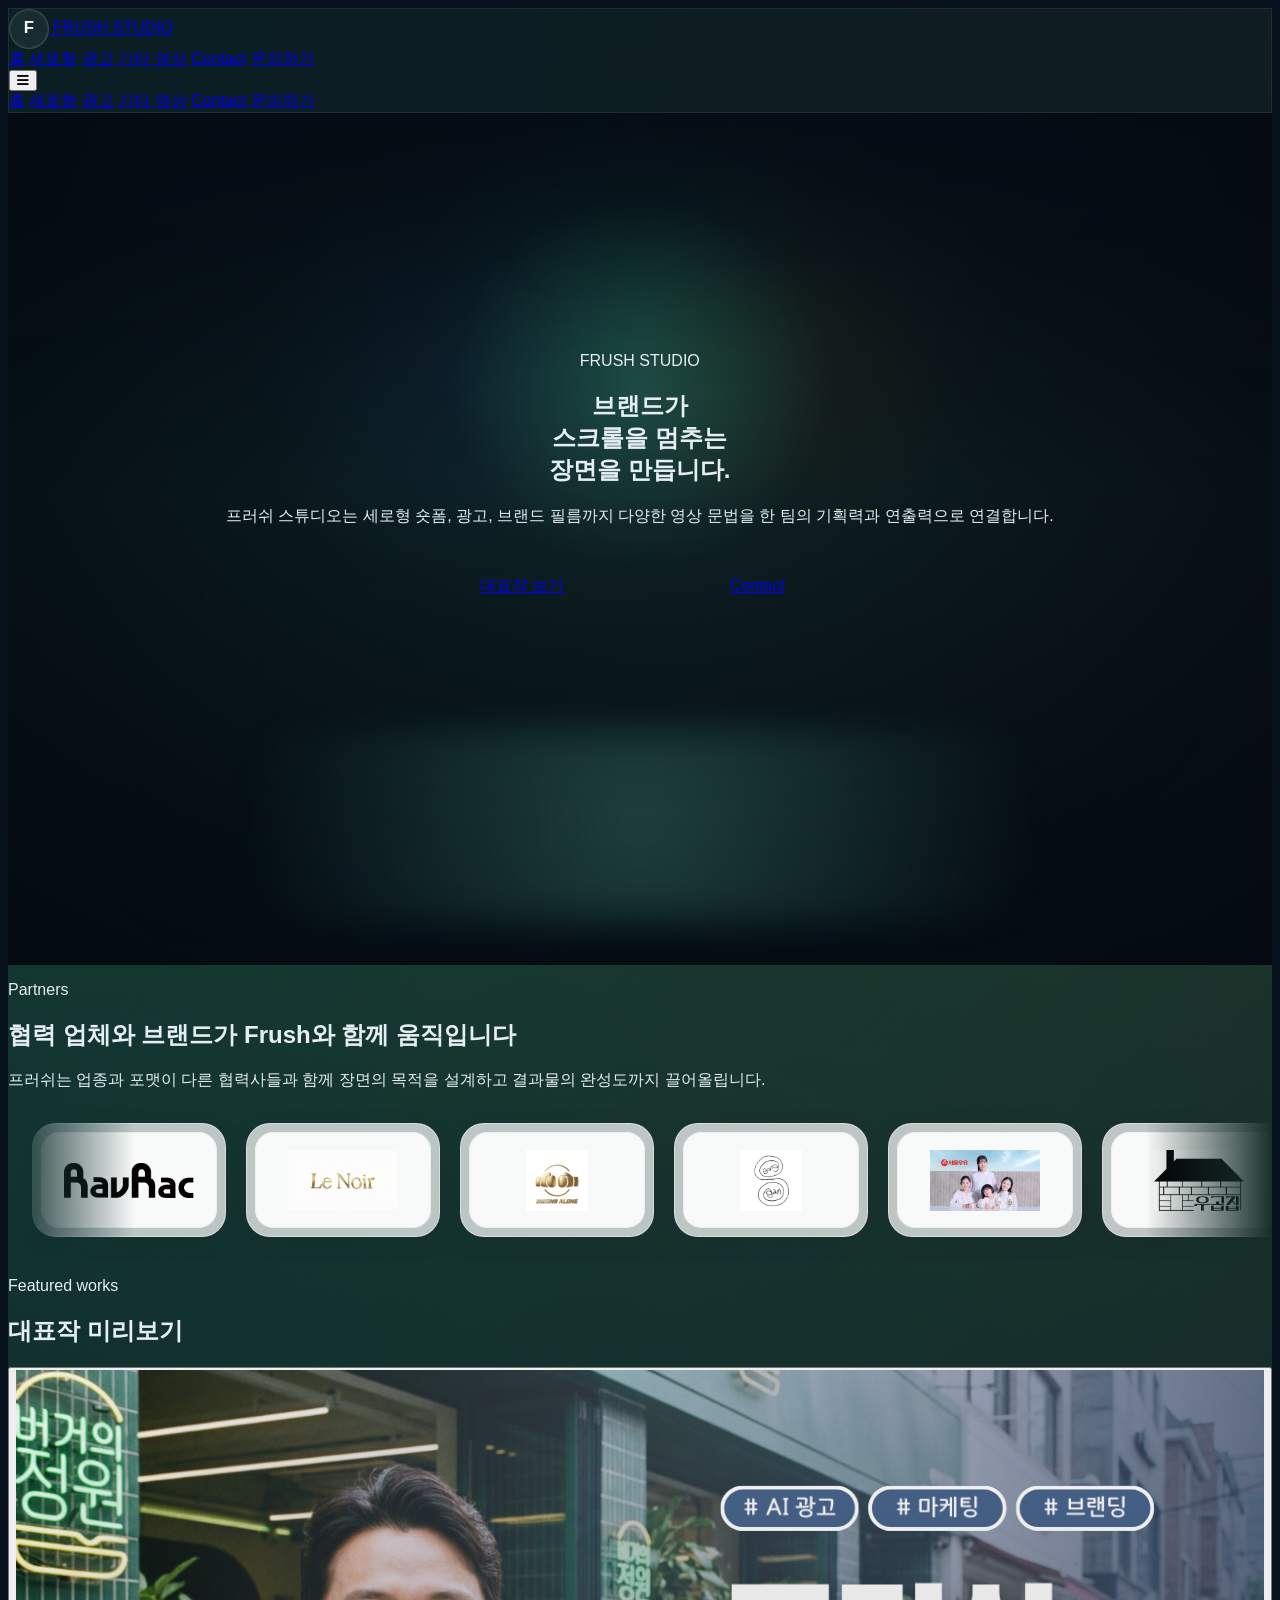
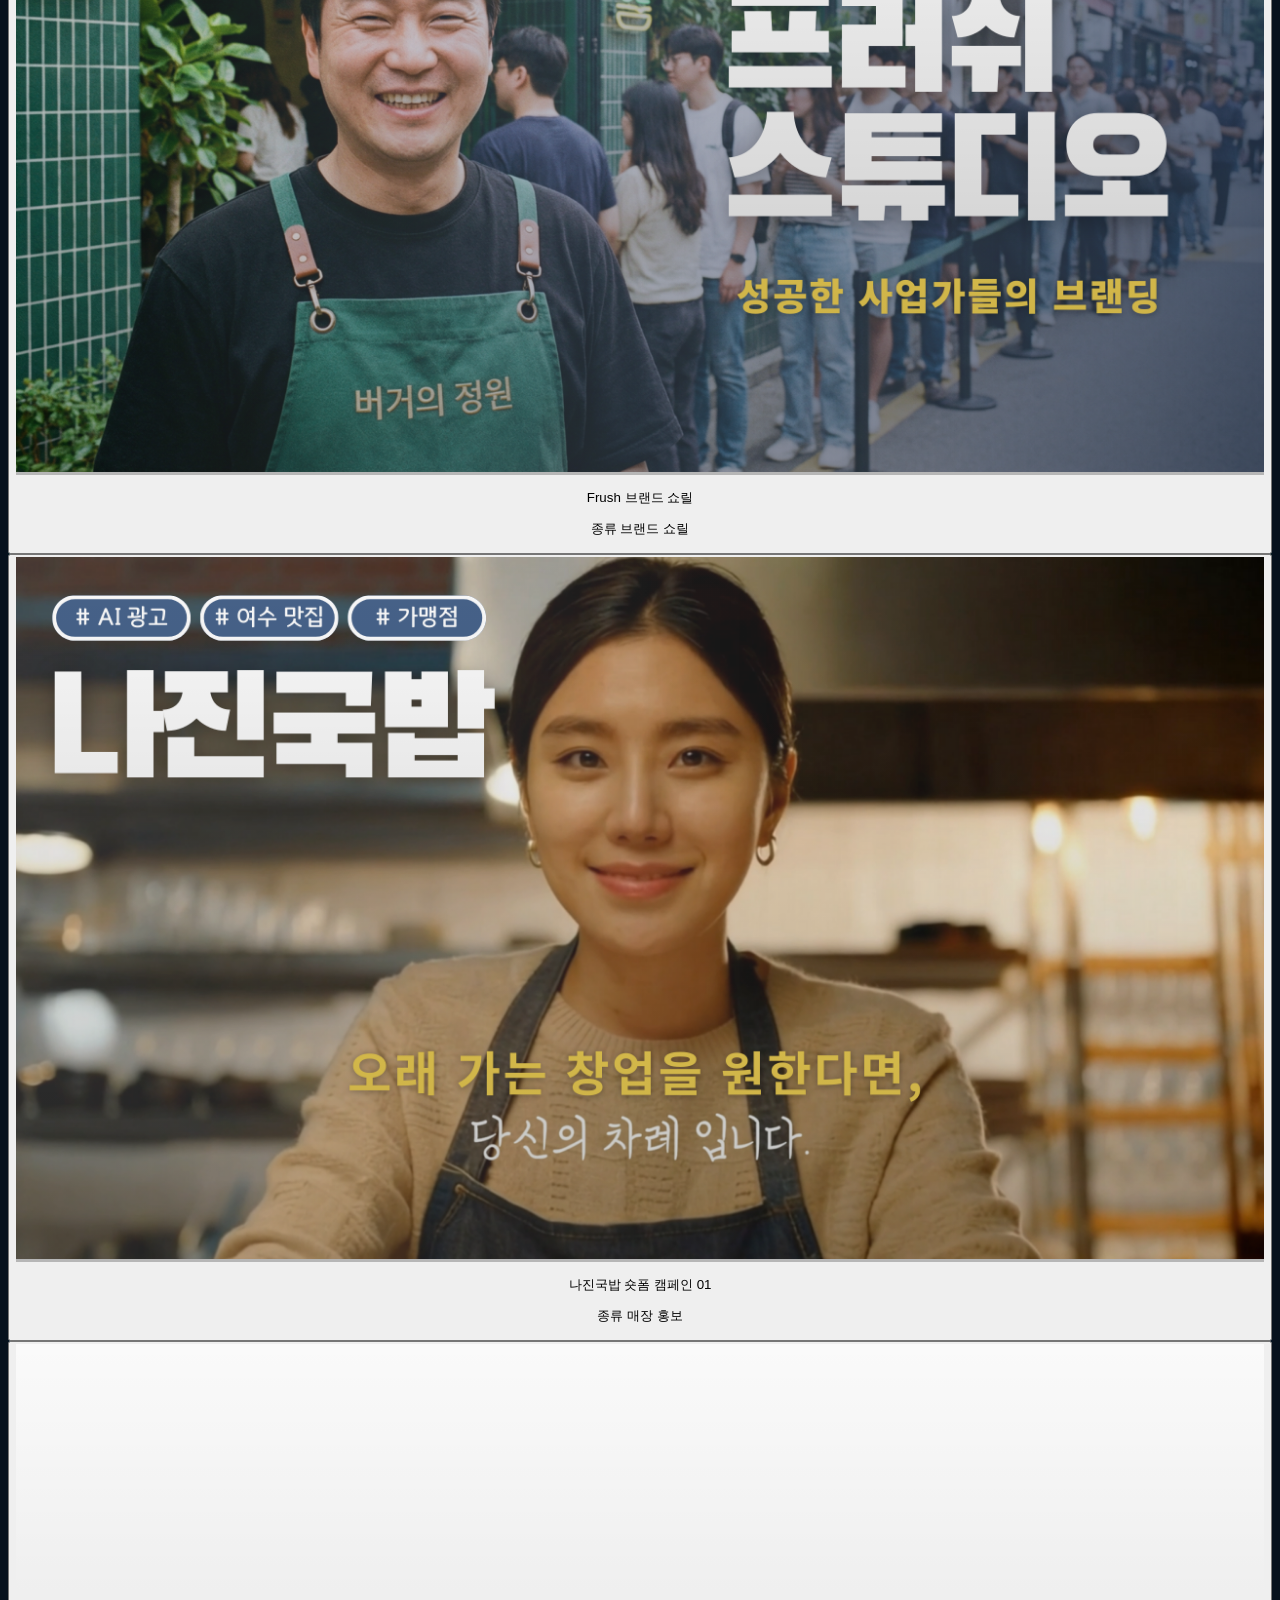
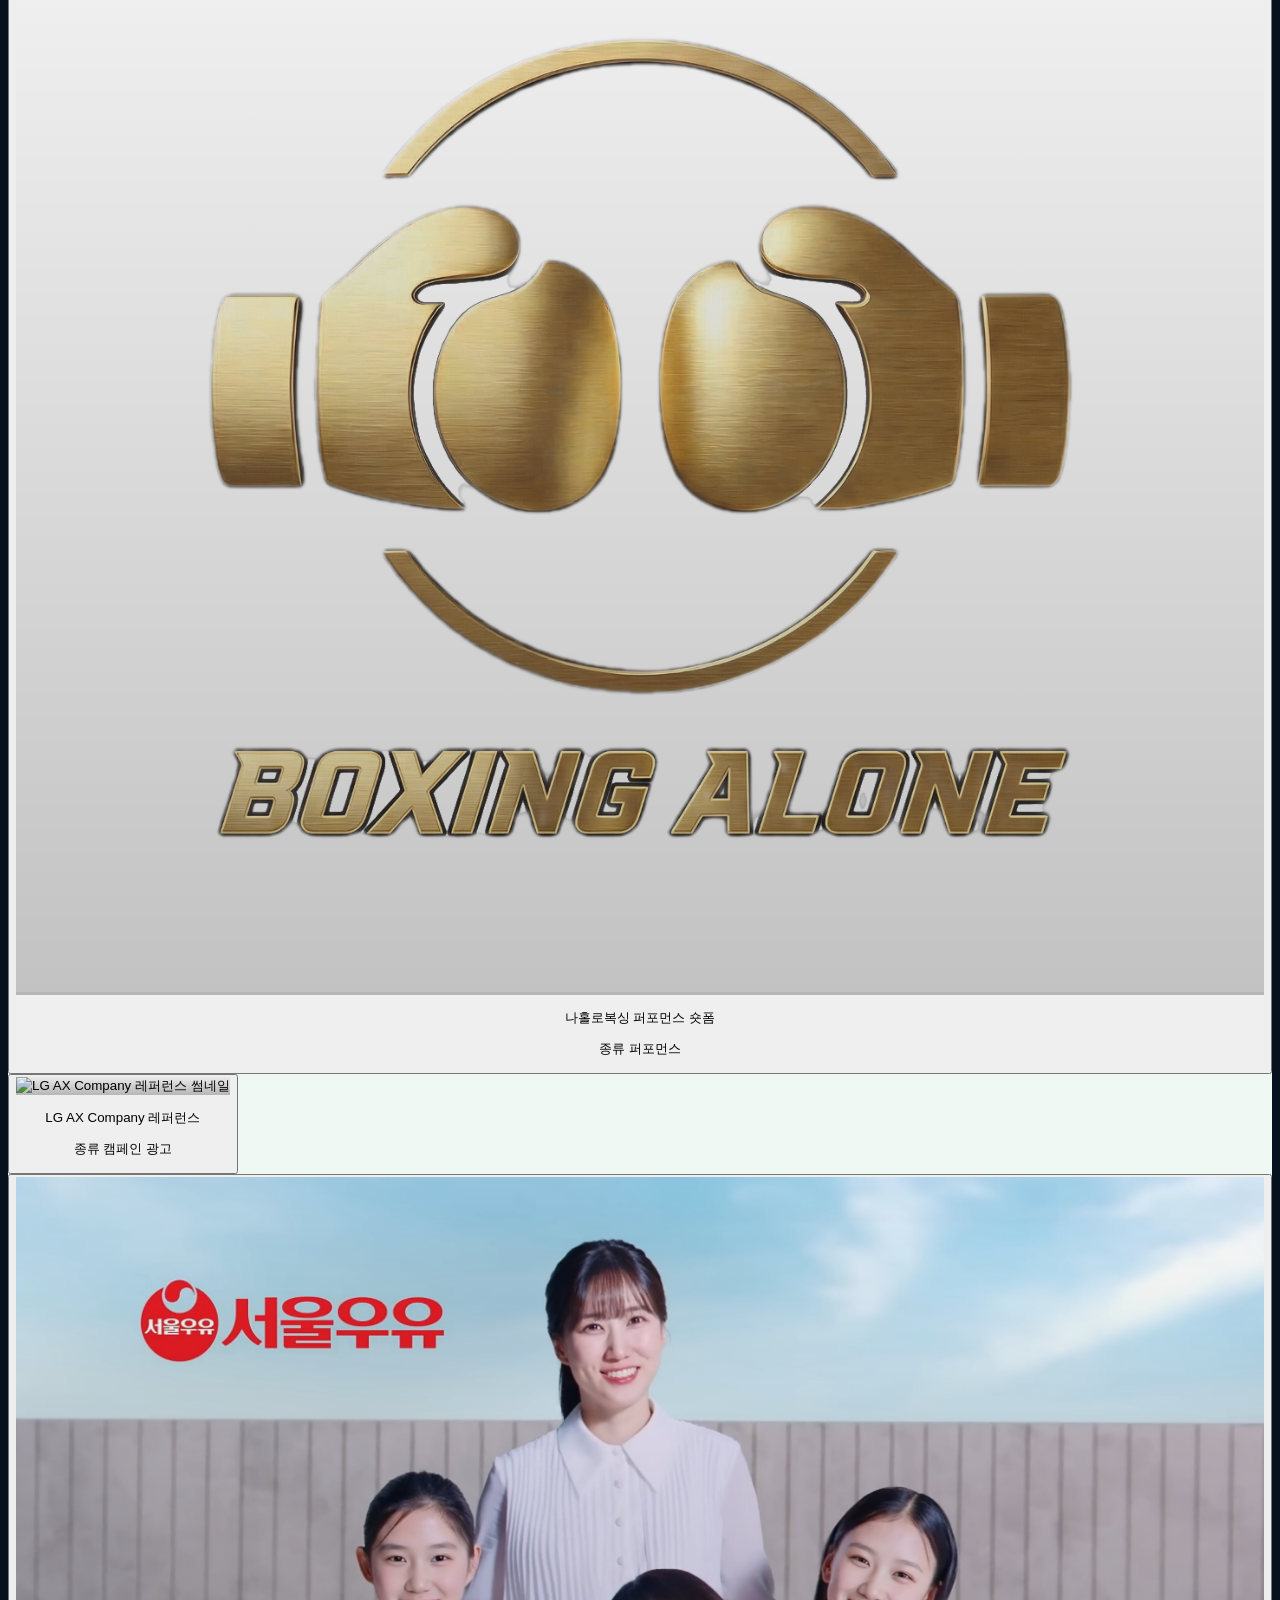
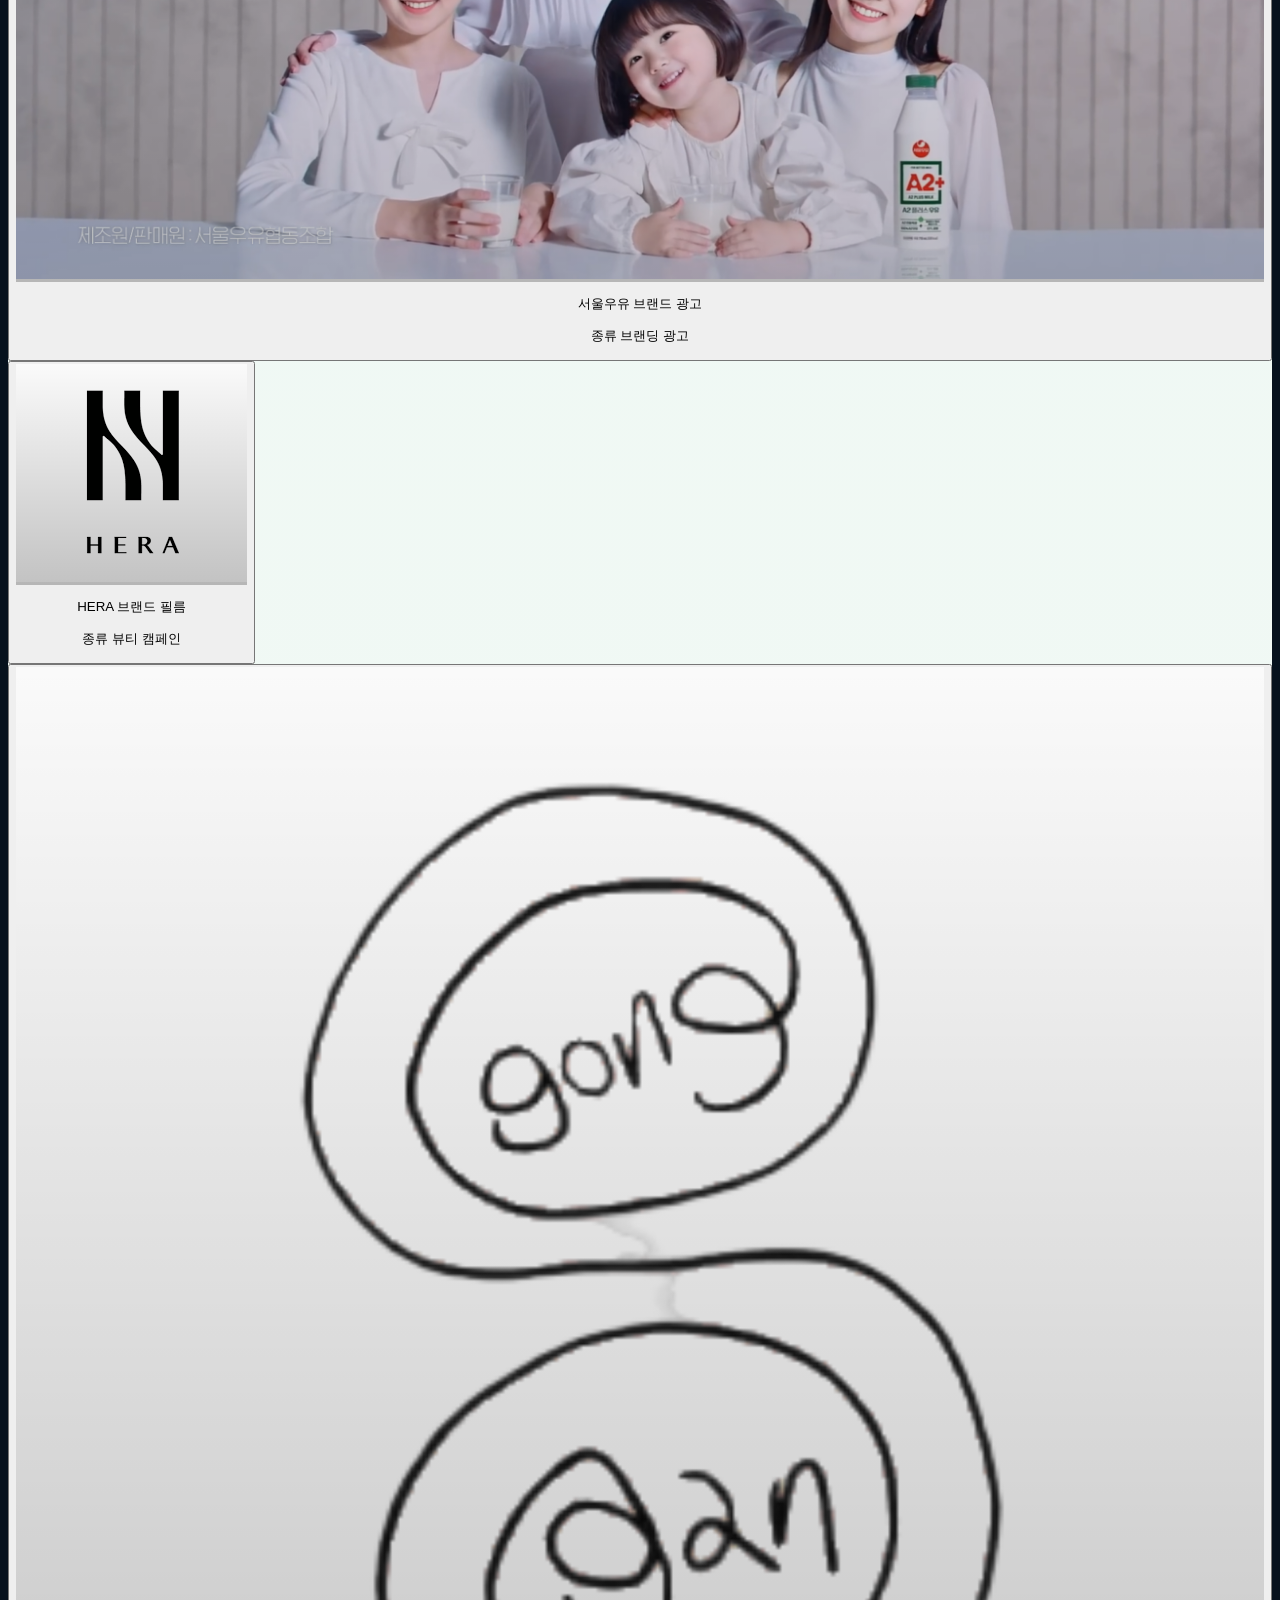
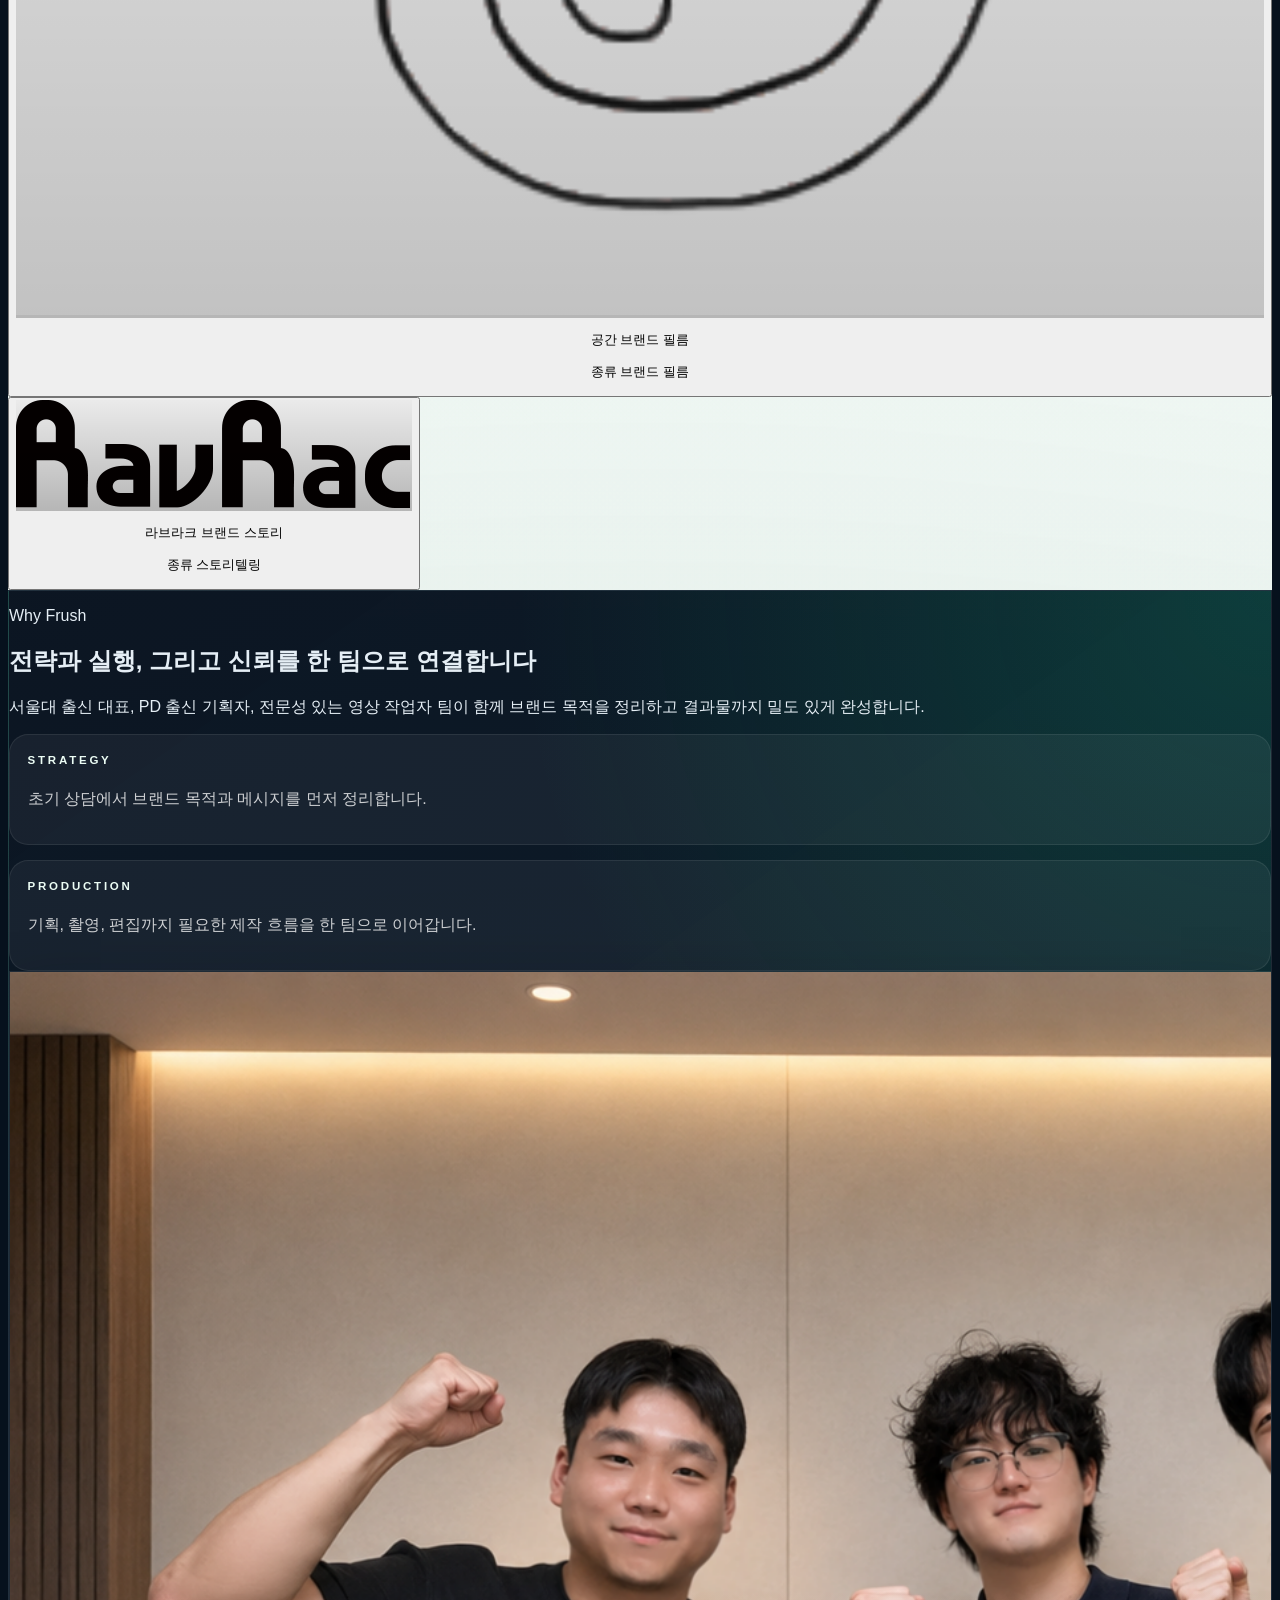
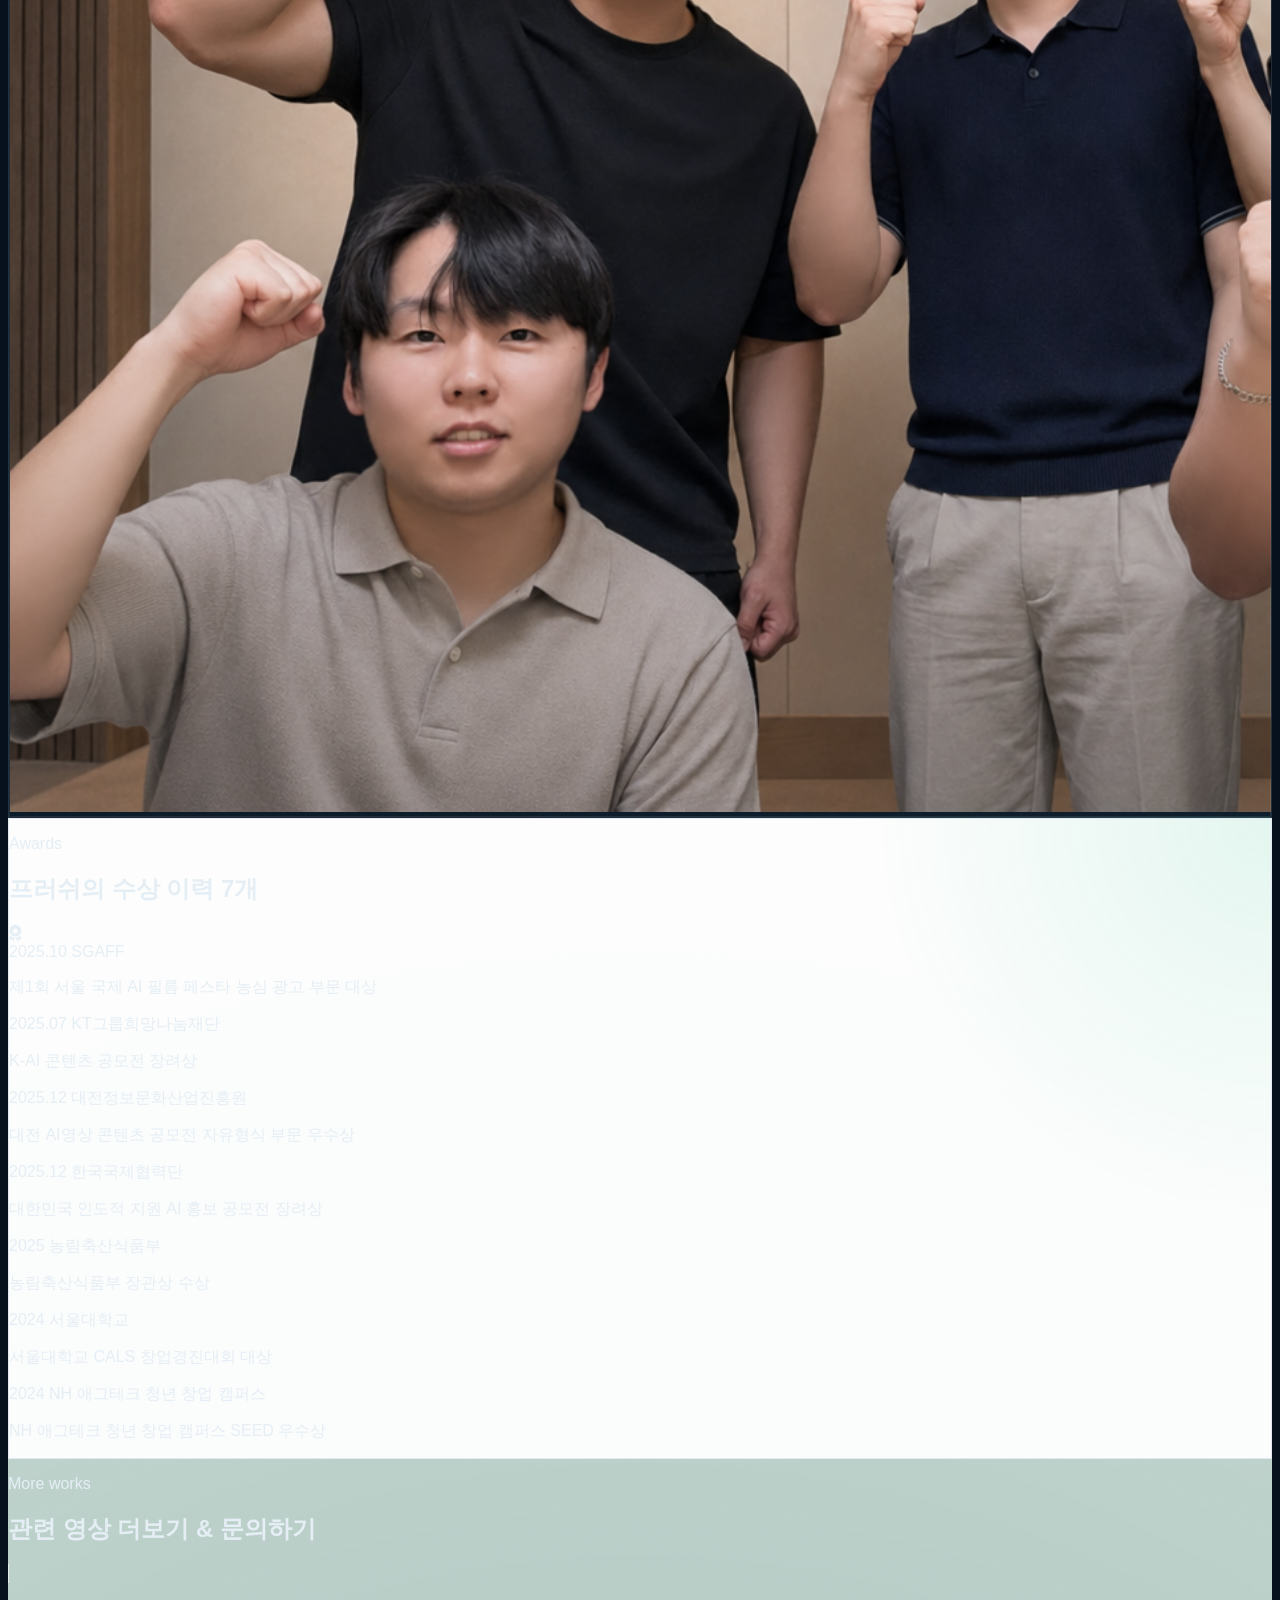
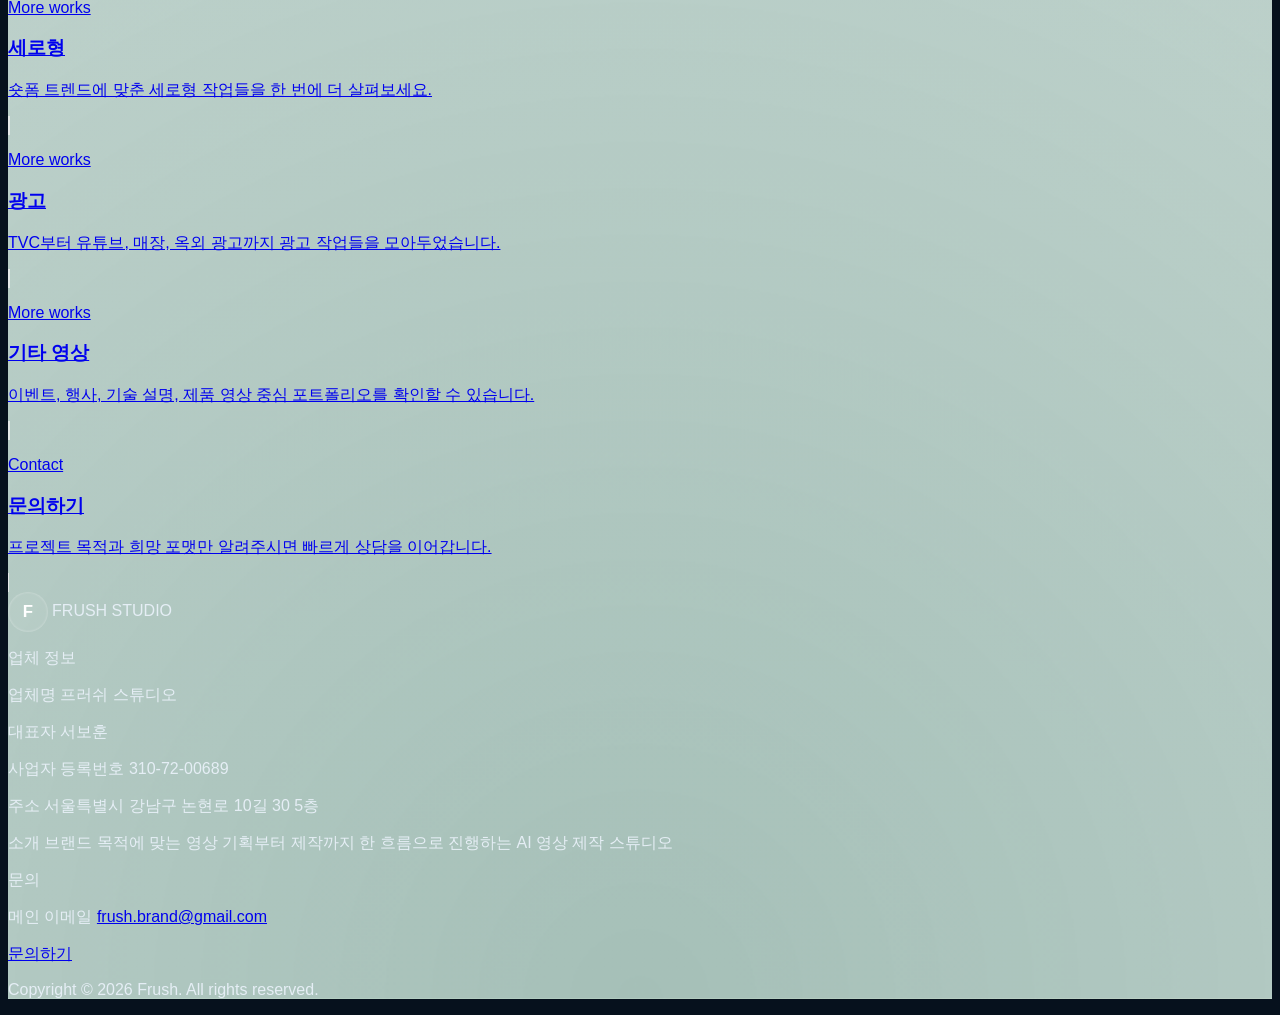
==== index.html @ dfca0ce2 "feat: simplify homepage hero and sections" ====
<!DOCTYPE html>
<html lang="ko" class="scroll-smooth">
<head>
  <meta charset="UTF-8">
  <meta name="viewport" content="width=device-width, initial-scale=1.0">
  <meta name="naver-site-verification" content="9b6288ef73331303024b44f68df636dbb66790ce">
  <title>프러쉬(Frush) | AI 영상 제작 스튜디오</title>
  <meta name="description" content="프러쉬는 브랜드의 다음 장면을 설계하는 AI 영상 제작 스튜디오입니다. 대표작, 협력 브랜드, 제작 방식, 문의 채널을 확인해보세요.">
  <meta name="keywords" content="프러쉬, Frush, AI영상제작, 브랜드영상, 광고영상, 세로형영상, 브랜드필름">
  <meta name="author" content="Frush (프러쉬)">
  <meta name="robots" content="index, follow">
  <meta property="og:type" content="website">
  <meta property="og:title" content="프러쉬(Frush) | AI 영상 제작 스튜디오">
  <meta property="og:description" content="브랜드를 움직이는 AI 영상 제작 스튜디오 Frush의 공식 홈페이지입니다.">
  <meta property="og:image" content="Images/Frush_v2.png">
  <meta property="og:url" content="https://www.myfrush.com">
  <link rel="icon" href="Images/ms-icon-150x150_v1.png" type="image/png">
  <script src="https://cdn.tailwindcss.com"></script>
  <script src="scripts/tailwind-config.js"></script>
  <link rel="stylesheet" href="https://cdnjs.cloudflare.com/ajax/libs/font-awesome/6.4.0/css/all.min.css">
  <link href="https://fonts.googleapis.com/css2?family=Pretendard:wght@300;400;500;600;700;800;900&display=swap" rel="stylesheet">
  <link rel="stylesheet" href="styles/site.css">
</head>
<body class="mesh-bg">
  <div id="site-header"></div>

  <main>
    <section class="relative overflow-hidden px-4 pb-20 pt-32 sm:px-6 sm:pb-24 sm:pt-36 lg:px-8 lg:pb-28 lg:pt-40">
      <div class="absolute inset-0 bg-grid hero-grid opacity-20"></div>
      <div class="relative mx-auto max-w-7xl">
        <div class="hero-stage hero-stage-home">
          <div class="hero-backdrop" id="stacked-panels-scene">
            <div class="hero-noise pointer-events-none absolute inset-0 z-[1] opacity-[0.08]"></div>
            <div class="stacked-panels-stage absolute inset-0 z-[1]">
              <div class="stacked-panels-scene" id="stacked-panels-container"></div>
            </div>
          </div>
          <div class="hero-surface">
            <div class="hero-content-shell hero-content-shell--center px-6 py-8 sm:px-10 lg:px-16">
              <div class="hero-layout">
                <div class="hero-copy-panel hero-copy-panel--center" data-parallax="0.02">
                  <div class="mt-8">
                    <p class="text-xs font-semibold uppercase tracking-[0.45em] text-white/65">FRUSH STUDIO</p>
                    <h1 class="mt-6 text-4xl font-semibold leading-[1.03] text-white sm:text-6xl lg:text-[6rem]">
                      브랜드가<br>
                      <span class="text-transparent bg-clip-text bg-gradient-to-r from-brand-main via-brand-light to-brand-accent">스크롤을 멈추는</span><br>
                      장면을 만듭니다.
                    </h1>
                    <p class="mx-auto mt-6 max-w-2xl text-base leading-8 text-white/72 sm:text-lg lg:text-xl">
                      프러쉬 스튜디오는 세로형 숏폼, 광고, 브랜드 필름까지 다양한 영상 문법을 한 팀의 기획력과 연출력으로 연결합니다.
                    </p>
                  </div>
                  <div class="hero-cta-row mt-10">
                    <a href="#featured" class="hero-cta-button bg-brand-main text-base font-semibold text-white shadow-glow transition hover:bg-brand-dark">
                      대표작 보기
                    </a>
                    <a href="contact.html" class="hero-cta-button border border-white/15 bg-white/5 text-base font-semibold text-white transition hover:bg-white/10">
                      Contact
                    </a>
                  </div>
                </div>
              </div>
            </div>
          </div>
        </div>
      </div>
    </section>

    <section class="relative overflow-hidden bg-[#f7faf8] pb-24 text-brand-text sm:pb-28 lg:pb-32">
      <div class="absolute inset-x-0 top-0 h-32 bg-[radial-gradient(circle_at_top,rgba(16,185,129,0.14),transparent_70%)]"></div>
      <div id="partners-section" class="relative"></div>
    </section>

    <section id="featured" class="bg-[#08111c] py-24 text-white sm:py-28 lg:py-32">
      <div class="mx-auto max-w-7xl px-4 sm:px-6 lg:px-8">
        <div class="mb-10 flex flex-col gap-6 lg:flex-row lg:items-end lg:justify-between reveal" data-reveal>
          <div>
            <p class="text-sm font-semibold uppercase tracking-[0.28em] text-brand-main">Featured works</p>
            <h2 class="mt-3 text-3xl font-semibold sm:text-4xl">대표작 미리보기</h2>
          </div>
        </div>
        <div id="featured-works" class="grid gap-6 md:grid-cols-2 xl:grid-cols-4"></div>
      </div>
    </section>

    <section class="bg-[#f7faf8] py-24 text-brand-text sm:py-28 lg:py-32">
      <div class="mx-auto max-w-7xl px-4 sm:px-6 lg:px-8">
        <div id="strengths-awards-section"></div>
      </div>
    </section>

    <section class="relative overflow-hidden border-t border-slate-200/80 bg-[linear-gradient(180deg,#f7faf8_0%,#eef7f1_100%)] py-24 text-brand-text sm:py-28 lg:py-32">
      <div class="pointer-events-none absolute inset-x-0 top-0 h-24 bg-[radial-gradient(circle_at_top,rgba(16,185,129,0.14),transparent_68%)]"></div>
      <div class="mx-auto max-w-7xl px-4 sm:px-6 lg:px-8">
        <div class="mb-8 reveal" data-reveal>
          <p class="text-sm font-semibold uppercase tracking-[0.22em] text-brand-main">More works</p>
          <h2 class="mt-3 text-3xl font-semibold sm:text-4xl">관련 영상 더보기 & 문의하기</h2>
        </div>
      </div>
      <div class="mx-auto grid max-w-7xl gap-6 px-4 sm:px-6 lg:grid-cols-4 lg:px-8">
        <a href="vertical.html" class="related-card section-shell rounded-[2rem] p-6 shadow-soft reveal" data-reveal>
          <p class="text-sm font-semibold uppercase tracking-[0.22em] text-brand-main">More works</p>
          <h3 class="mt-3 text-2xl font-semibold">세로형</h3>
          <p class="mt-3 text-sm leading-6 text-slate-500">숏폼 트렌드에 맞춘 세로형 작업들을 한 번에 더 살펴보세요.</p>
        </a>
        <a href="ads.html" class="related-card section-shell rounded-[2rem] p-6 shadow-soft reveal" data-reveal>
          <p class="text-sm font-semibold uppercase tracking-[0.22em] text-brand-main">More works</p>
          <h3 class="mt-3 text-2xl font-semibold">광고</h3>
          <p class="mt-3 text-sm leading-6 text-slate-500">TVC부터 유튜브, 매장, 옥외 광고까지 광고 작업들을 모아두었습니다.</p>
        </a>
        <a href="others.html" class="related-card section-shell rounded-[2rem] p-6 shadow-soft reveal" data-reveal>
          <p class="text-sm font-semibold uppercase tracking-[0.22em] text-brand-main">More works</p>
          <h3 class="mt-3 text-2xl font-semibold">기타 영상</h3>
          <p class="mt-3 text-sm leading-6 text-slate-500">이벤트, 행사, 기술 설명, 제품 영상 중심 포트폴리오를 확인할 수 있습니다.</p>
        </a>
        <a href="contact.html" class="related-card section-shell rounded-[2rem] p-6 shadow-soft reveal" data-reveal>
          <p class="text-sm font-semibold uppercase tracking-[0.22em] text-brand-main">Contact</p>
          <h3 class="mt-3 text-2xl font-semibold">문의하기</h3>
          <p class="mt-3 text-sm leading-6 text-slate-500">프로젝트 목적과 희망 포맷만 알려주시면 빠르게 상담을 이어갑니다.</p>
        </a>
      </div>
    </section>
  </main>

  <div id="site-footer"></div>
  <div id="site-modal"></div>

  <script src="scripts/site.js"></script>
  <script>
    window.FrushSite.initPage({
      pageKey: 'home',
      partnerTargetId: 'partners-section',
      strengthsAwardsTargetId: 'strengths-awards-section',
      featuredTargetId: 'featured-works'
    });
  </script>
</body>
</html>
---- styles/site.css ----
:root {
  --brand-dark: #064e3b;
  --brand-main: #10b981;
  --brand-light: #ecfdf5;
  --brand-accent: #f59e0b;
  --brand-text: #1f2937;
}

html {
  background: #06111d;
}

body {
  font-family: 'Pretendard', sans-serif;
  background: #06111d;
  color: #e5eef5;
  overflow-x: hidden;
  word-break: keep-all;
}

::-webkit-scrollbar { width: 0.6rem; }
::-webkit-scrollbar-track { background: #e5e7eb; }
::-webkit-scrollbar-thumb { background: var(--brand-main); border-radius: 9999px; }
::-webkit-scrollbar-thumb:hover { background: var(--brand-dark); }

.mesh-bg {
  background:
    radial-gradient(circle at top left, rgba(16, 185, 129, 0.26), transparent 28%),
    radial-gradient(circle at top right, rgba(245, 158, 11, 0.14), transparent 24%),
    radial-gradient(circle at bottom, rgba(6, 78, 59, 0.34), transparent 38%),
    linear-gradient(180deg, #07111e 0%, #081a2a 36%, #eef8f3 36%, #f7faf8 100%);
}

.subpage-bg {
  background:
    radial-gradient(circle at top, rgba(16, 185, 129, 0.16), transparent 26%),
    linear-gradient(180deg, #07111e 0%, #081a2a 20%, #eef8f3 20%, #f7faf8 100%);
}

.subpage-hero-shell {
  border: 1px solid rgba(255, 255, 255, 0.08);
  border-radius: 2rem;
  background:
    linear-gradient(135deg, rgba(7, 17, 30, 0.96), rgba(8, 26, 42, 0.92)),
    rgba(7, 17, 30, 0.94);
  box-shadow: 0 30px 90px rgba(3, 10, 18, 0.24);
}

.glass {
  background: rgba(7, 17, 30, 0.72);
  backdrop-filter: blur(16px);
  border: 1px solid rgba(255, 255, 255, 0.08);
}

.section-shell {
  border: 1px solid rgba(15, 23, 42, 0.08);
  background: rgba(255, 255, 255, 0.9);
  backdrop-filter: blur(14px);
}

.hero-grid {
  background-size: 48px 48px;
}

.nav-blur {
  backdrop-filter: blur(16px);
}

.hero-stage {
  position: relative;
  min-height: calc(100vh - 7rem);
}

.hero-stage-home {
  position: relative;
  min-height: calc(100vh - 7rem);
  padding: 1rem 0 3rem;
}

.hero-stage-home::before {
  content: '';
  position: absolute;
  inset: 0;
  background:
   radial-gradient(circle at 50% 22%, rgba(16, 185, 129, 0.24), transparent 24%),
   radial-gradient(circle at 63% 26%, rgba(245, 158, 11, 0.12), transparent 20%),
   radial-gradient(circle at 36% 30%, rgba(59, 130, 246, 0.14), transparent 22%),
   linear-gradient(180deg, rgba(7, 17, 30, 0.82) 0%, rgba(7, 17, 30, 0.4) 44%, rgba(7, 17, 30, 0.14) 100%);
  pointer-events: none;
}

.hero-surface {
  position: relative;
  min-height: calc(100vh - 10rem);
}

.hero-content-shell {
  position: relative;
  z-index: 2;
  display: grid;
  min-height: calc(100vh - 12rem);
  align-items: center;
}

.hero-content-shell--center {
  justify-items: center;
}

.hero-backdrop {
  position: absolute;
  inset: 0;
  overflow: hidden;
}

.hero-backdrop::before {
  content: '';
  position: absolute;
  inset: 0;
  background:
    radial-gradient(circle at 50% 32%, rgba(106, 249, 205, 0.18) 0%, rgba(7, 17, 30, 0.1) 22%, rgba(4, 10, 18, 0.66) 70%, rgba(4, 10, 18, 0.88) 100%),
    linear-gradient(180deg, rgba(4, 10, 18, 0.82) 0%, rgba(4, 10, 18, 0.36) 45%, rgba(4, 10, 18, 0.82) 100%);
}

.hero-backdrop::after {
  content: '';
  position: absolute;
  left: 50%;
  bottom: 5%;
  width: min(70rem, 92vw);
  height: 12rem;
  transform: translateX(-50%);
  background: radial-gradient(circle, rgba(122, 246, 214, 0.2) 0%, rgba(8, 17, 28, 0) 70%);
  filter: blur(18px);
}

.hero-copy-panel {
  position: relative;
  max-width: 41rem;
}

.hero-copy-panel--center {
  max-width: 52rem;
  text-align: center;
}

.hero-layout {
  display: grid;
  gap: 2.5rem;
  align-items: center;
  justify-items: center;
}

.hero-cta-row {
  display: flex;
  flex-direction: column;
  gap: 1rem;
}

.hero-copy-panel--center .hero-cta-row {
  justify-content: center;
}

.hero-cta-button {
  display: inline-flex;
  min-height: 3.5rem;
  min-width: 10rem;
  align-items: center;
  justify-content: center;
  border-radius: 9999px;
  padding: 0.95rem 1.85rem;
  text-align: center;
}

.hero-frame {
  position: relative;
  overflow: hidden;
  border-radius: 2rem;
  border: 1px solid rgba(255, 255, 255, 0.08);
  box-shadow: 0 35px 120px rgba(0, 0, 0, 0.38);
  animation: hero-bloom 1.1s cubic-bezier(0.22, 1, 0.36, 1) both;
}

.hero-frame::after {
  content: '';
  position: absolute;
  inset: 0;
  background: linear-gradient(120deg, rgba(4, 10, 18, 0.74) 18%, rgba(4, 10, 18, 0.12) 58%, rgba(4, 10, 18, 0.72) 100%);
}

.stacked-hero-frame::after {
  background:
    radial-gradient(circle at center, rgba(7, 17, 30, 0.08) 0%, rgba(4, 10, 18, 0.48) 64%, rgba(4, 10, 18, 0.82) 100%),
    linear-gradient(120deg, rgba(4, 10, 18, 0.72) 14%, rgba(4, 10, 18, 0.08) 52%, rgba(4, 10, 18, 0.78) 100%);
}

.hero-frame video,
.hero-frame img {
  width: 100%;
  height: 100%;
  object-fit: cover;
  filter: saturate(0.95) contrast(1.02) brightness(0.88);
}

.hero-copy {
  position: absolute;
  inset: 0;
  z-index: 2;
}

.hero-noise {
  background-image: url("data:image/svg+xml,%3Csvg viewBox='0 0 256 256' xmlns='http://www.w3.org/2000/svg'%3E%3Cfilter id='noise'%3E%3CfeTurbulence type='fractalNoise' baseFrequency='0.9' numOctaves='4' stitchTiles='stitch'/%3E%3C/filter%3E%3Crect width='100%25' height='100%25' filter='url(%23noise)'/%3E%3C/svg%3E");
  background-repeat: repeat;
  background-size: 128px 128px;
}

.stacked-panels-stage {
  display: flex;
  align-items: center;
  justify-content: center;
  perspective: 1800px;
}

.stacked-panels-scene {
  position: absolute;
  inset: 0;
  transform-style: preserve-3d;
  will-change: transform;
}

.stacked-panel {
  position: absolute;
  left: 50%;
  top: 52%;
  overflow: hidden;
  border-radius: 1.5rem;
  transform-origin: center center;
  pointer-events: none;
  transition: transform 0.18s ease-out;
  box-shadow: 0 30px 80px rgba(0, 0, 0, 0.34);
}

.stacked-panel-image,
.stacked-panel-gradient,
.stacked-panel-vignette,
.stacked-panel-border {
  position: absolute;
  inset: 0;
}

.stacked-panel-image {
  background-size: cover;
  background-position: center;
}

.stacked-panel-gradient {
  mix-blend-mode: multiply;
}

.stacked-panel-vignette {
  background:
    linear-gradient(to bottom, rgba(255, 255, 255, 0.08) 0%, rgba(0, 0, 0, 0.12) 40%, rgba(0, 0, 0, 0.4) 100%);
}

.stacked-panel-border {
  border-radius: inherit;
  border: 1px solid rgba(255, 255, 255, 0.24);
  box-sizing: border-box;
}

.hero-side-label {
  position: absolute;
  top: 50%;
  display: none;
  align-items: center;
  gap: 1rem;
  font-size: 0.7rem;
  letter-spacing: 0.45em;
  text-transform: uppercase;
  color: rgba(255, 255, 255, 0.72);
}

.hero-side-label::before,
.hero-side-label::after {
  content: '';
  width: 3rem;
  height: 1px;
  background: rgba(255, 255, 255, 0.4);
}

.hero-side-label-left { left: 0; transform: translate(-35%, -50%) rotate(-90deg); }
.hero-side-label-right { right: 0; transform: translate(35%, -50%) rotate(90deg); }

.hero-badge {
  display: inline-flex;
  align-items: center;
  gap: 0.65rem;
  border-radius: 9999px;
  border: 1px solid rgba(16, 185, 129, 0.22);
  background: rgba(16, 185, 129, 0.1);
  padding: 0.75rem 1rem;
  font-size: 0.75rem;
  font-weight: 600;
  letter-spacing: 0.32em;
  text-transform: uppercase;
  color: var(--brand-light);
}

.hero-badge span {
  display: inline-flex;
  height: 0.55rem;
  width: 0.55rem;
  border-radius: 9999px;
  background: var(--brand-main);
  box-shadow: 0 0 0 0 rgba(16, 185, 129, 0.6);
  animation: pulse-dot 2.6s infinite;
}

.hero-showcase {
  position: relative;
  display: flex;
  justify-content: center;
}

.hero-showcase-frame {
  position: relative;
  width: min(100%, 32rem);
  border-radius: 2.2rem;
  border: 1px solid rgba(255, 255, 255, 0.12);
  background: linear-gradient(180deg, rgba(255, 255, 255, 0.14), rgba(255, 255, 255, 0.04));
  padding: 1.25rem;
  backdrop-filter: blur(20px);
  box-shadow: 0 38px 110px rgba(0, 0, 0, 0.28);
}

.hero-showcase-orb {
  position: absolute;
  border-radius: 9999px;
  filter: blur(0.5px);
  opacity: 0.9;
}

.hero-showcase-orb-top {
  top: -1rem;
  right: -0.5rem;
  width: 9rem;
  height: 9rem;
  background: radial-gradient(circle, rgba(16, 185, 129, 0.42) 0%, rgba(16, 185, 129, 0) 70%);
}

.hero-showcase-orb-bottom {
  bottom: 1rem;
  left: -1.25rem;
  width: 10rem;
  height: 10rem;
  background: radial-gradient(circle, rgba(245, 158, 11, 0.3) 0%, rgba(245, 158, 11, 0) 72%);
}

.hero-main-card {
  position: relative;
  overflow: hidden;
  border-radius: 1.8rem;
  min-height: 30rem;
  box-shadow: 0 24px 60px rgba(2, 6, 23, 0.34);
}

.hero-main-card::after {
  content: '';
  position: absolute;
  inset: 0;
  background: linear-gradient(180deg, rgba(7, 17, 30, 0.04) 10%, rgba(7, 17, 30, 0.12) 35%, rgba(7, 17, 30, 0.82) 100%);
}

.hero-main-card__image {
  width: 100%;
  height: 100%;
  object-fit: cover;
}

.hero-main-card__overlay {
  position: absolute;
  inset: auto 1.4rem 1.4rem 1.4rem;
  z-index: 1;
  border-radius: 1.4rem;
  border: 1px solid rgba(255, 255, 255, 0.14);
  background: rgba(7, 17, 30, 0.58);
  padding: 1.2rem 1.25rem;
  backdrop-filter: blur(12px);
}

.hero-main-card__eyebrow {
  font-size: 0.7rem;
  font-weight: 700;
  letter-spacing: 0.34em;
  text-transform: uppercase;
  color: rgba(236, 253, 245, 0.72);
}

.hero-main-card__title {
  margin-top: 0.75rem;
  font-size: 1.05rem;
  font-weight: 600;
  line-height: 1.7;
  color: #ffffff;
}

.hero-floating-badge {
  position: absolute;
  z-index: 2;
  max-width: 14rem;
  border-radius: 1.3rem;
  border: 1px solid rgba(255, 255, 255, 0.14);
  background: rgba(255, 255, 255, 0.86);
  padding: 1rem 1.05rem;
  box-shadow: 0 18px 42px rgba(8, 15, 28, 0.18);
}

.hero-floating-badge-top {
  top: 1.8rem;
  left: -1.4rem;
}

.hero-floating-badge-bottom {
  right: -1.2rem;
  bottom: 2rem;
}

.hero-floating-badge__label {
  font-size: 0.68rem;
  font-weight: 700;
  letter-spacing: 0.28em;
  text-transform: uppercase;
  color: var(--brand-main);
}

.hero-floating-badge__value {
  margin-top: 0.55rem;
  font-size: 0.92rem;
  font-weight: 600;
  line-height: 1.6;
  color: var(--brand-text);
}

.brand-mark {
  display: inline-flex;
  align-items: center;
  justify-content: center;
  width: 2.35rem;
  height: 2.35rem;
  border-radius: 9999px;
  border: 1px solid rgba(255, 255, 255, 0.14);
  background: rgba(255, 255, 255, 0.06);
  color: #ffffff;
  font-size: 1.05rem;
  font-weight: 800;
  line-height: 1;
  box-shadow: inset 0 0 0 1px rgba(255, 255, 255, 0.06);
}

.kicker-line {
  display: inline-flex;
  align-items: center;
  gap: 0.75rem;
  color: rgba(255, 255, 255, 0.82);
}

.kicker-line::before {
  content: '';
  width: 3rem;
  height: 1px;
  background: rgba(255, 255, 255, 0.35);
}

.metric-card,
.work-card,
.category-card,
.award-chip,
.process-card,
.contact-card,
.related-card {
  transition: transform 0.45s ease, box-shadow 0.45s ease, border-color 0.45s ease;
}

.metric-card:hover,
.work-card:hover,
.category-card:hover,
.award-chip:hover,
.process-card:hover,
.contact-card:hover,
.related-card:hover {
  transform: translateY(-6px);
  box-shadow: 0 24px 60px rgba(15, 23, 42, 0.12);
}

.strength-card {
  position: relative;
  overflow: hidden;
}

.strength-card--team {
  border: 1px solid rgba(255, 255, 255, 0.08);
  background:
    radial-gradient(circle at top right, rgba(16, 185, 129, 0.22), transparent 34%),
    linear-gradient(145deg, rgba(7, 17, 30, 0.98), rgba(8, 26, 42, 0.96));
}

.strength-card--awards {
  border: 1px solid rgba(226, 232, 240, 0.95);
  background:
    radial-gradient(circle at top right, rgba(16, 185, 129, 0.1), transparent 28%),
    rgba(255, 255, 255, 0.94);
}

.work-thumb {
  position: relative;
  overflow: hidden;
}

.work-thumb::after {
  content: '';
  position: absolute;
  inset: 0;
  background: linear-gradient(180deg, rgba(0, 0, 0, 0.02), rgba(0, 0, 0, 0.24));
}

.work-thumb img,
.work-thumb video {
  width: 100%;
  height: 100%;
  object-fit: cover;
  transition: transform 0.6s ease;
}

.work-card:hover .work-thumb img,
.work-card:hover .work-thumb video {
  transform: scale(1.06);
}

.reveal {
  opacity: 0;
  transform: translateY(42px);
  transition: opacity 0.9s ease, transform 0.9s cubic-bezier(0.22, 1, 0.36, 1);
}

.reveal.is-visible {
  opacity: 1;
  transform: translateY(0);
}

[data-parallax] {
  transform: translate3d(0, var(--parallax-offset, 0px), 0);
  will-change: transform;
}

.partner-marquee {
  overflow: hidden;
  mask-image: linear-gradient(to right, transparent, black 10%, black 90%, transparent);
}

.partner-track {
  display: flex;
  width: max-content;
  align-items: center;
  gap: 1.25rem;
  padding: 1rem 1.5rem 1.5rem;
  animation: marquee 42s linear infinite;
}

.partner-marquee:hover .partner-track {
  animation-play-state: paused;
}

.partner-card {
  position: relative;
  display: flex;
  height: 7rem;
  width: 12rem;
  flex-shrink: 0;
  align-items: center;
  justify-content: center;
  overflow: hidden;
  border-radius: 1.5rem;
  border: 1px solid rgba(226, 232, 240, 0.72);
  background: rgba(255, 255, 255, 0.72);
  backdrop-filter: blur(12px);
  box-shadow: 0 18px 40px rgba(15, 23, 42, 0.08);
}

.partner-card__inner {
  display: flex;
  height: calc(100% - 1rem);
  width: calc(100% - 1rem);
  align-items: center;
  justify-content: center;
  border-radius: 1.15rem;
  background: rgba(255, 255, 255, 0.9);
  box-shadow: inset 0 0 0 1px rgba(226, 232, 240, 0.5);
}

.partner-card img {
  max-height: 64%;
  width: auto;
  max-width: 74%;
  object-fit: contain;
}

.strength-point-list {
  display: grid;
  gap: 0.9rem;
}

.strength-point-item {
  border-radius: 1.2rem;
  border: 1px solid rgba(255, 255, 255, 0.08);
  background: rgba(255, 255, 255, 0.05);
  padding: 1rem 1.1rem;
  color: rgba(255, 255, 255, 0.78);
  line-height: 1.65;
}

.strength-point-item__label {
  display: block;
  margin-bottom: 0.45rem;
  font-size: 0.72rem;
  font-weight: 700;
  letter-spacing: 0.24em;
  text-transform: uppercase;
  color: var(--brand-light);
}

.team-photo-frame {
  position: relative;
  min-height: 18rem;
  border: 1px solid rgba(255, 255, 255, 0.08);
  box-shadow: 0 24px 60px rgba(2, 6, 23, 0.28);
}

.team-photo-frame::after {
  content: '';
  position: absolute;
  inset: 0;
  background: linear-gradient(180deg, rgba(255, 255, 255, 0) 42%, rgba(7, 17, 30, 0.16) 100%);
}

.strength-highlight-card {
  border: 1px solid rgba(255, 255, 255, 0.08);
  background: rgba(236, 253, 245, 0.1);
  backdrop-filter: blur(14px);
}

.video-modal {
  position: fixed;
  inset: 0;
  z-index: 70;
  display: none;
  background: rgba(2, 6, 23, 0.84);
  padding: 1rem;
}

.video-modal.is-open {
  display: block;
}

.modal-open {
  overflow: hidden;
}

.video-modal video,
.video-modal iframe {
  width: 100%;
  height: 100%;
  border: 0;
}

.portfolio-guide-card {
  border: 1px solid rgba(148, 163, 184, 0.18);
  background: rgba(255, 255, 255, 0.9);
  backdrop-filter: blur(16px);
}

.faq-item summary::-webkit-details-marker {
  display: none;
}

.faq-item[open] .faq-icon {
  transform: rotate(45deg);
}

.faq-icon {
  transition: transform 0.3s ease;
}

@keyframes hero-bloom {
  0% {
    opacity: 0;
    transform: scale(0.86) translateY(32px);
  }
  100% {
    opacity: 1;
    transform: scale(1) translateY(0);
  }
}

@keyframes marquee {
  from { transform: translateX(0); }
  to { transform: translateX(-50%); }
}

@keyframes pulse-dot {
  0% { box-shadow: 0 0 0 0 rgba(16, 185, 129, 0.6); }
  70% { box-shadow: 0 0 0 10px rgba(16, 185, 129, 0); }
  100% { box-shadow: 0 0 0 0 rgba(16, 185, 129, 0); }
}

@media (min-width: 1280px) {
  .hero-side-label {
    display: inline-flex;
  }
}

@media (min-width: 640px) {
  .hero-cta-row {
    flex-direction: row;
    align-items: center;
    flex-wrap: wrap;
  }
}

@media (min-width: 1024px) {
  .hero-layout {
    max-width: 58rem;
    gap: 3rem;
  }
}

@media (max-width: 1023px) {
  .mesh-bg {
    background:
      radial-gradient(circle at top, rgba(16, 185, 129, 0.22), transparent 28%),
      linear-gradient(180deg, #07111e 0%, #081a2a 30%, #eef8f3 30%, #f7faf8 100%);
  }

  .hero-stage-home,
  .hero-surface,
  .hero-content-shell {
    min-height: auto;
  }

  .hero-showcase {
    max-width: 36rem;
    margin: 0 auto;
  }
}

@media (max-width: 767px) {
  .hero-frame {
    border-radius: 1.5rem;
  }

  .hero-stage-home {
    padding-bottom: 2rem;
  }

  .hero-content-shell {
    min-height: 34rem;
  }

  .stacked-panels-stage {
    transform: scale(0.9);
  }

  .partner-card {
    width: 9rem;
    height: 5.25rem;
  }
}
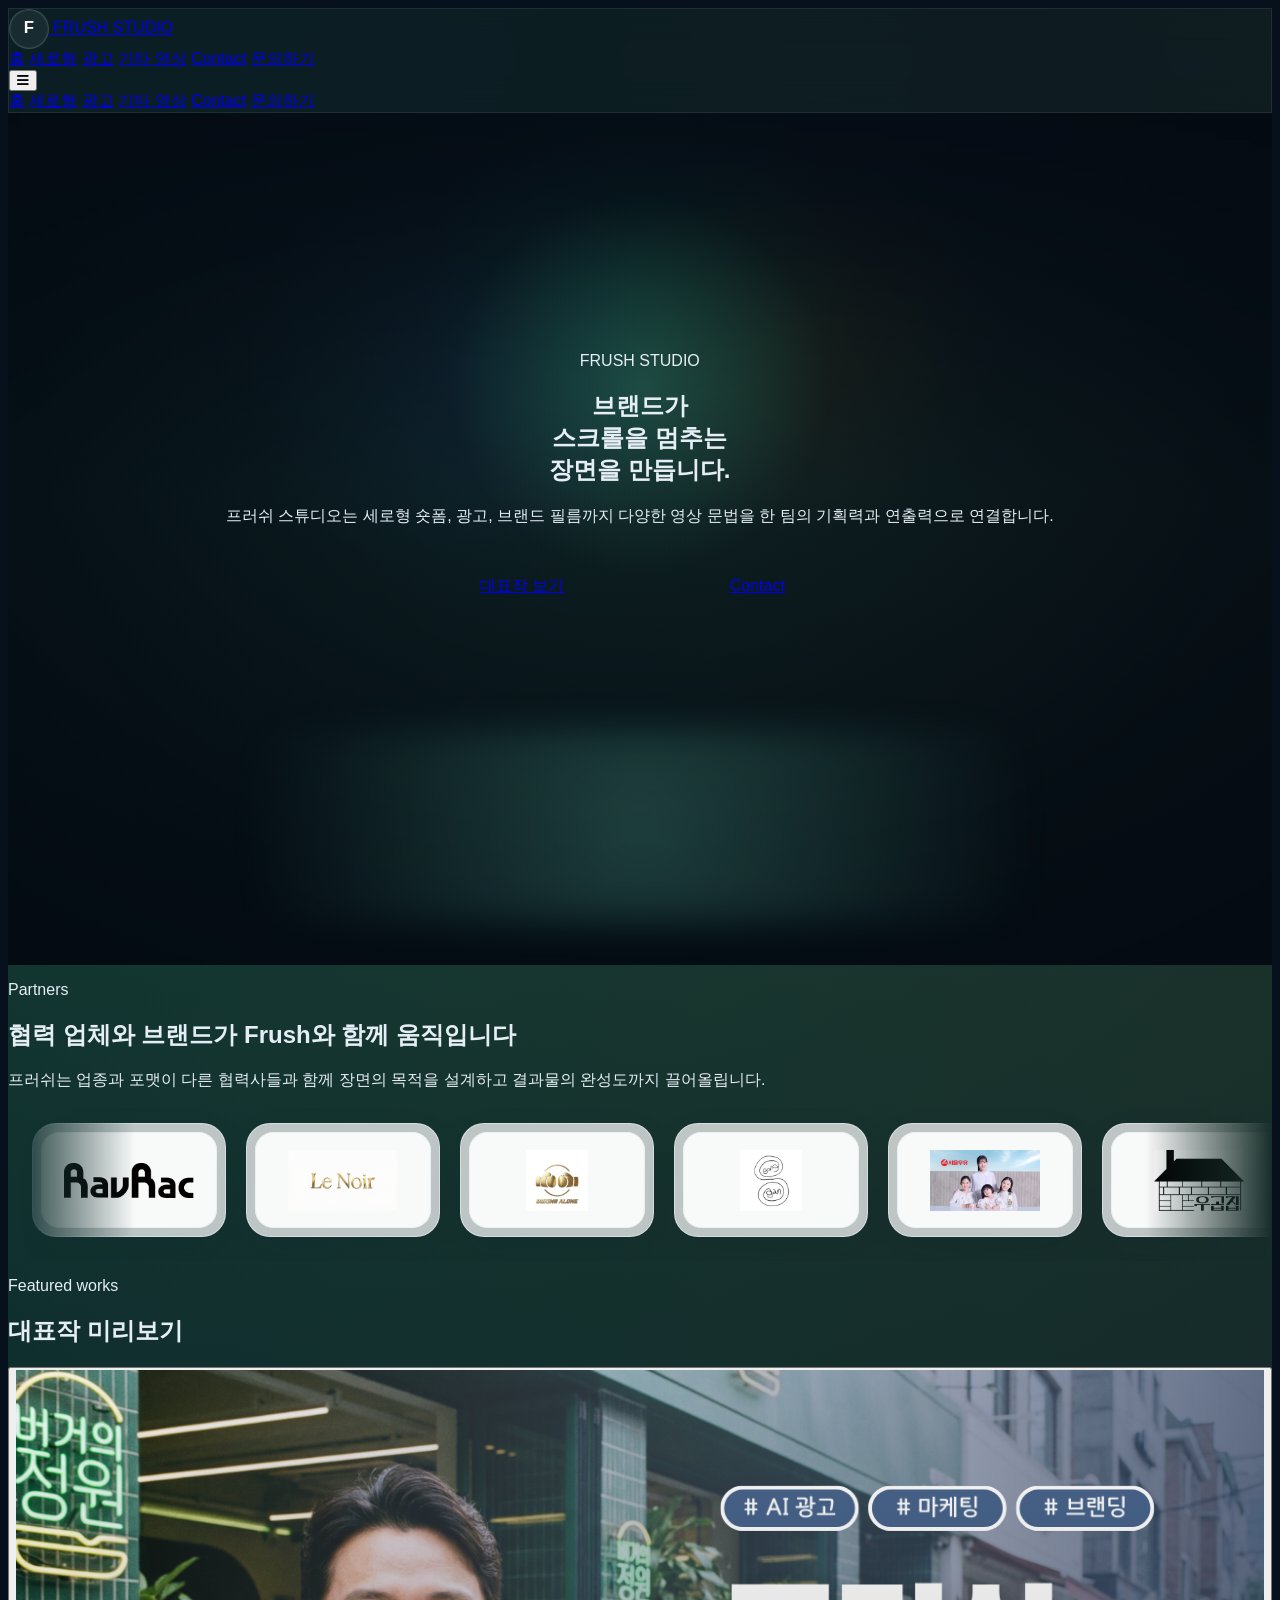
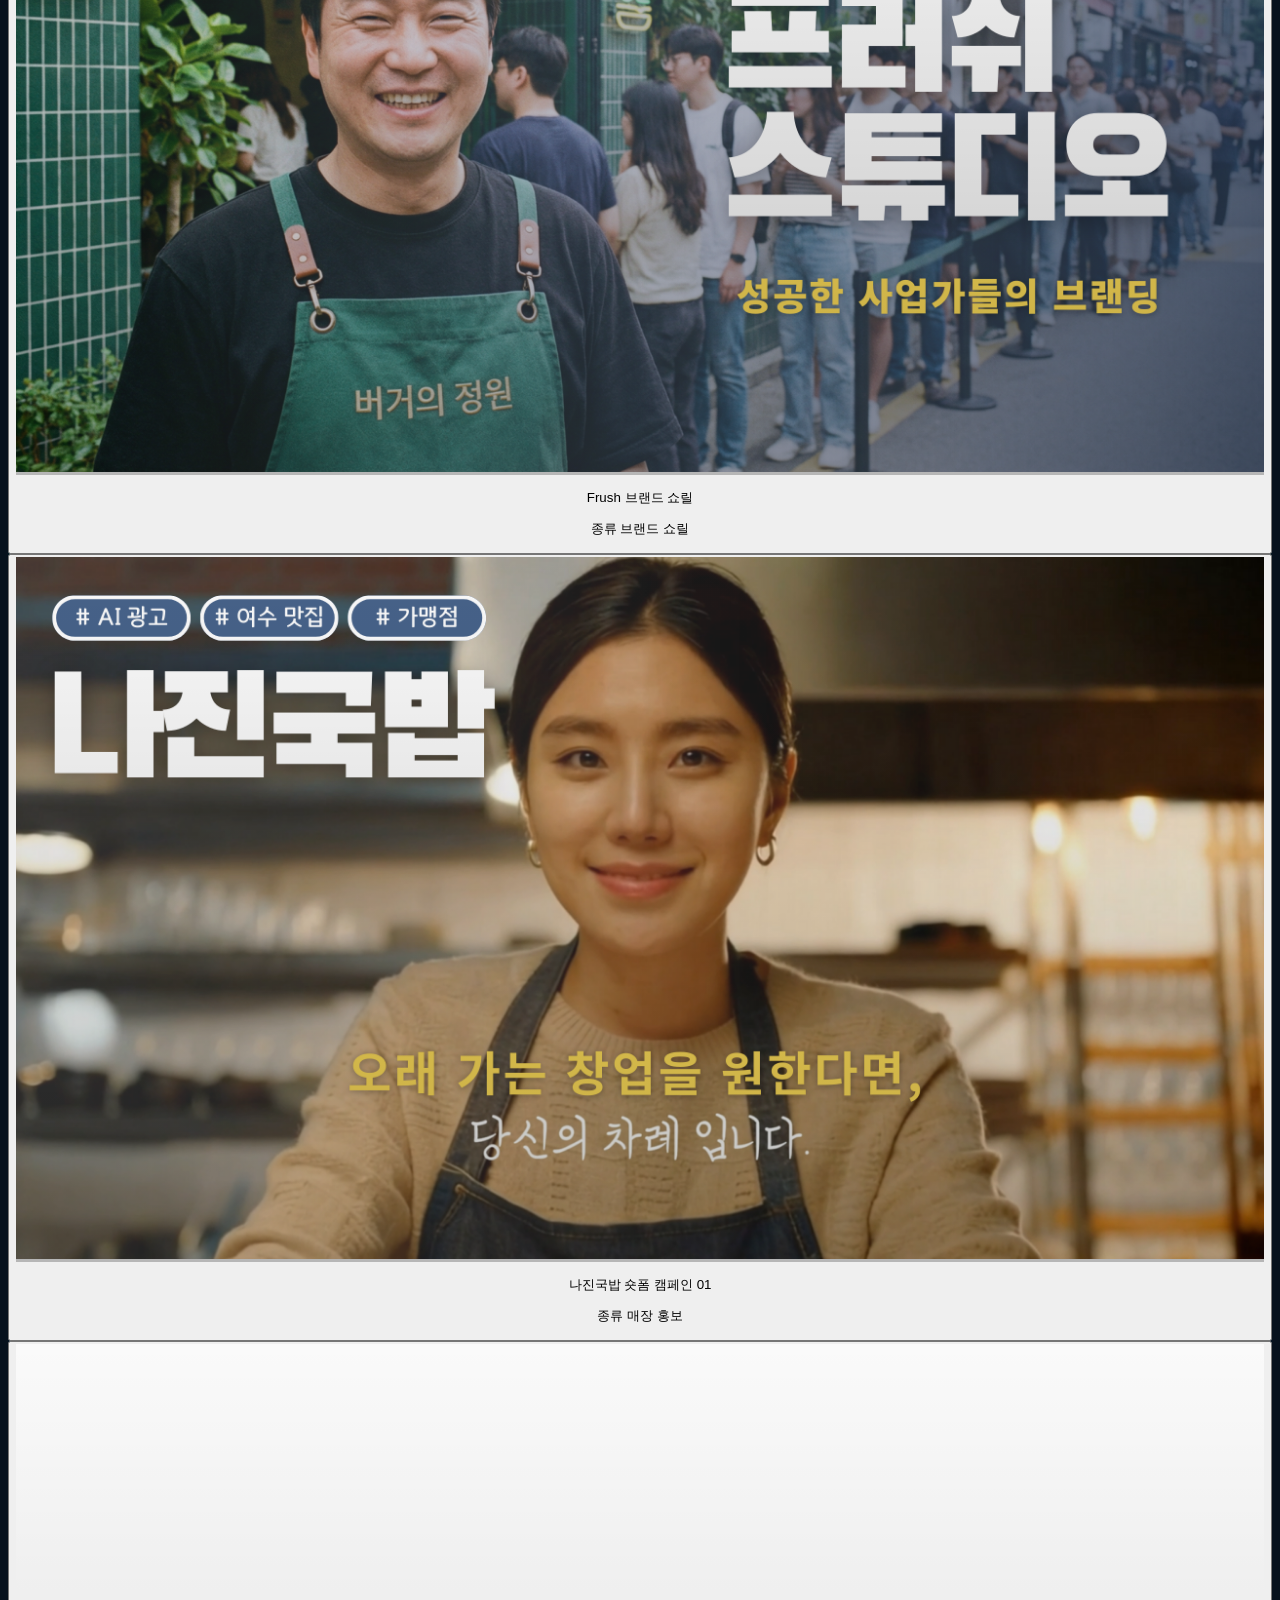
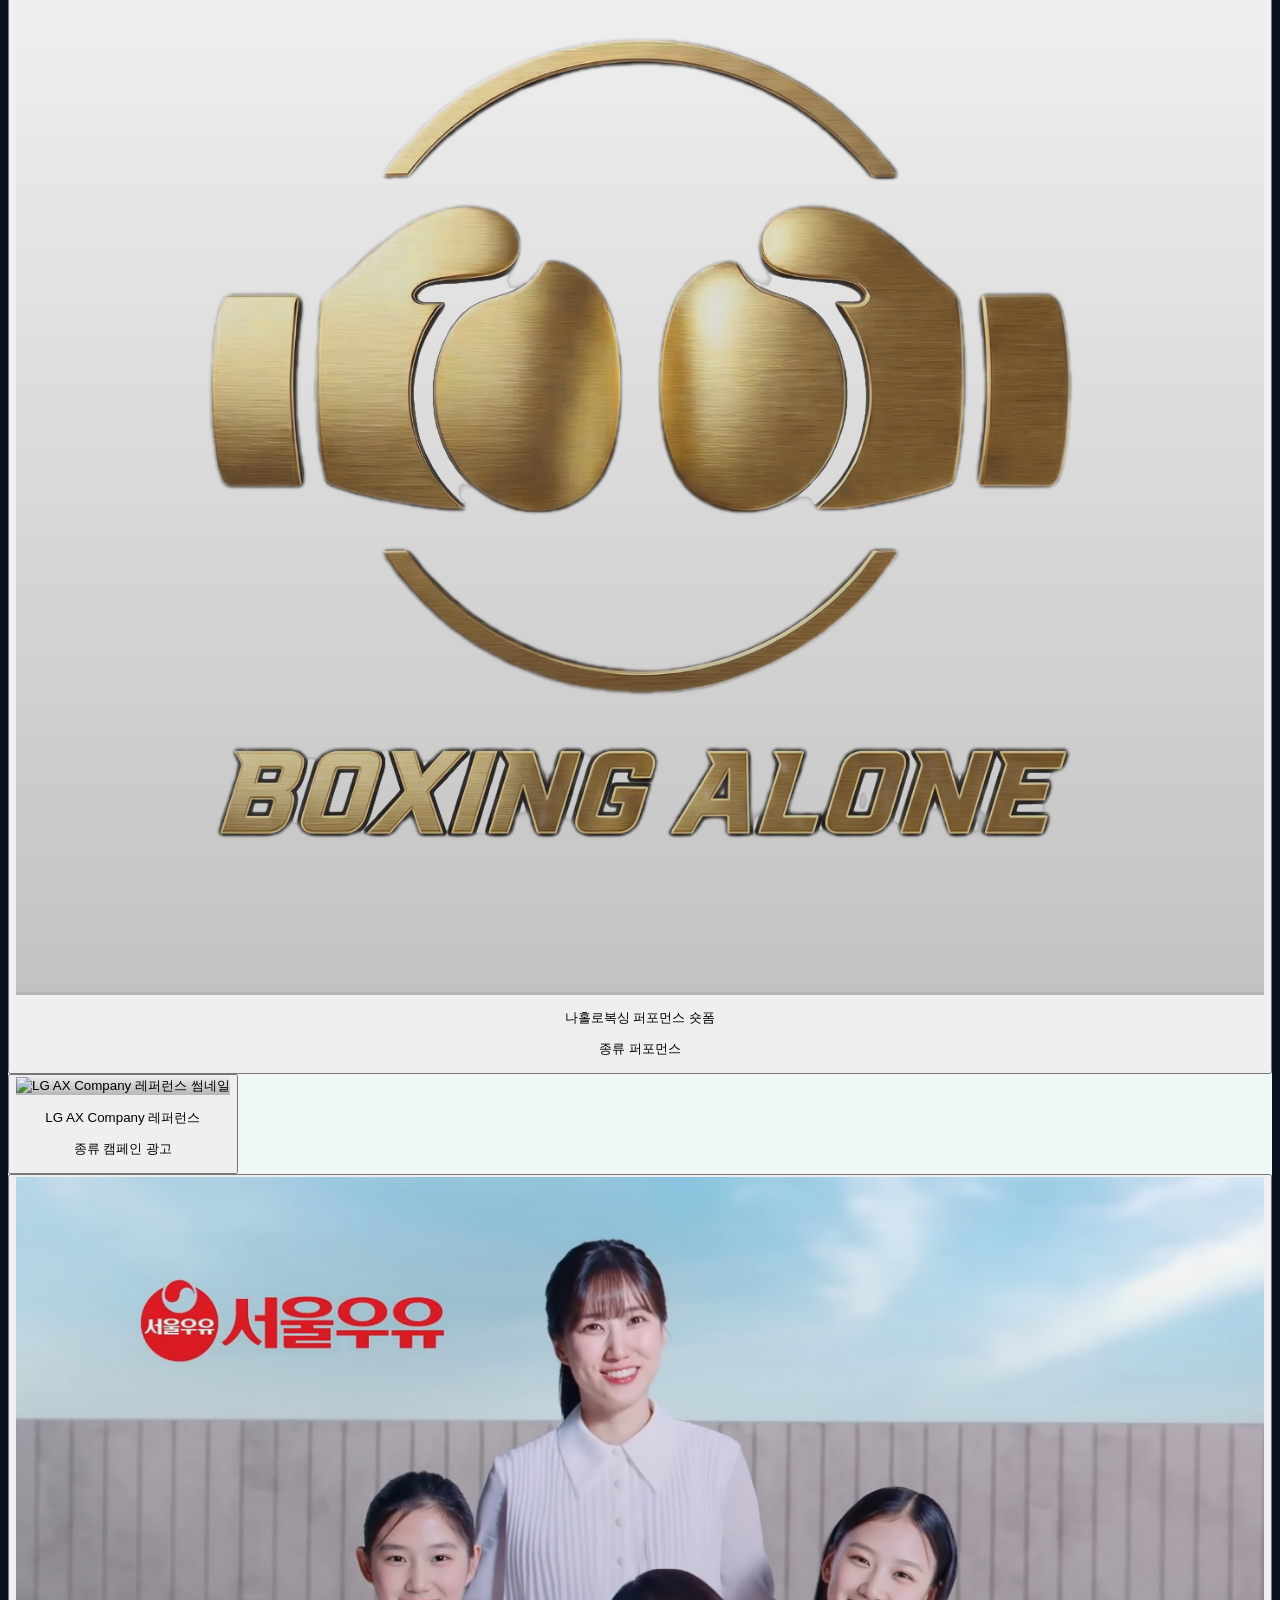
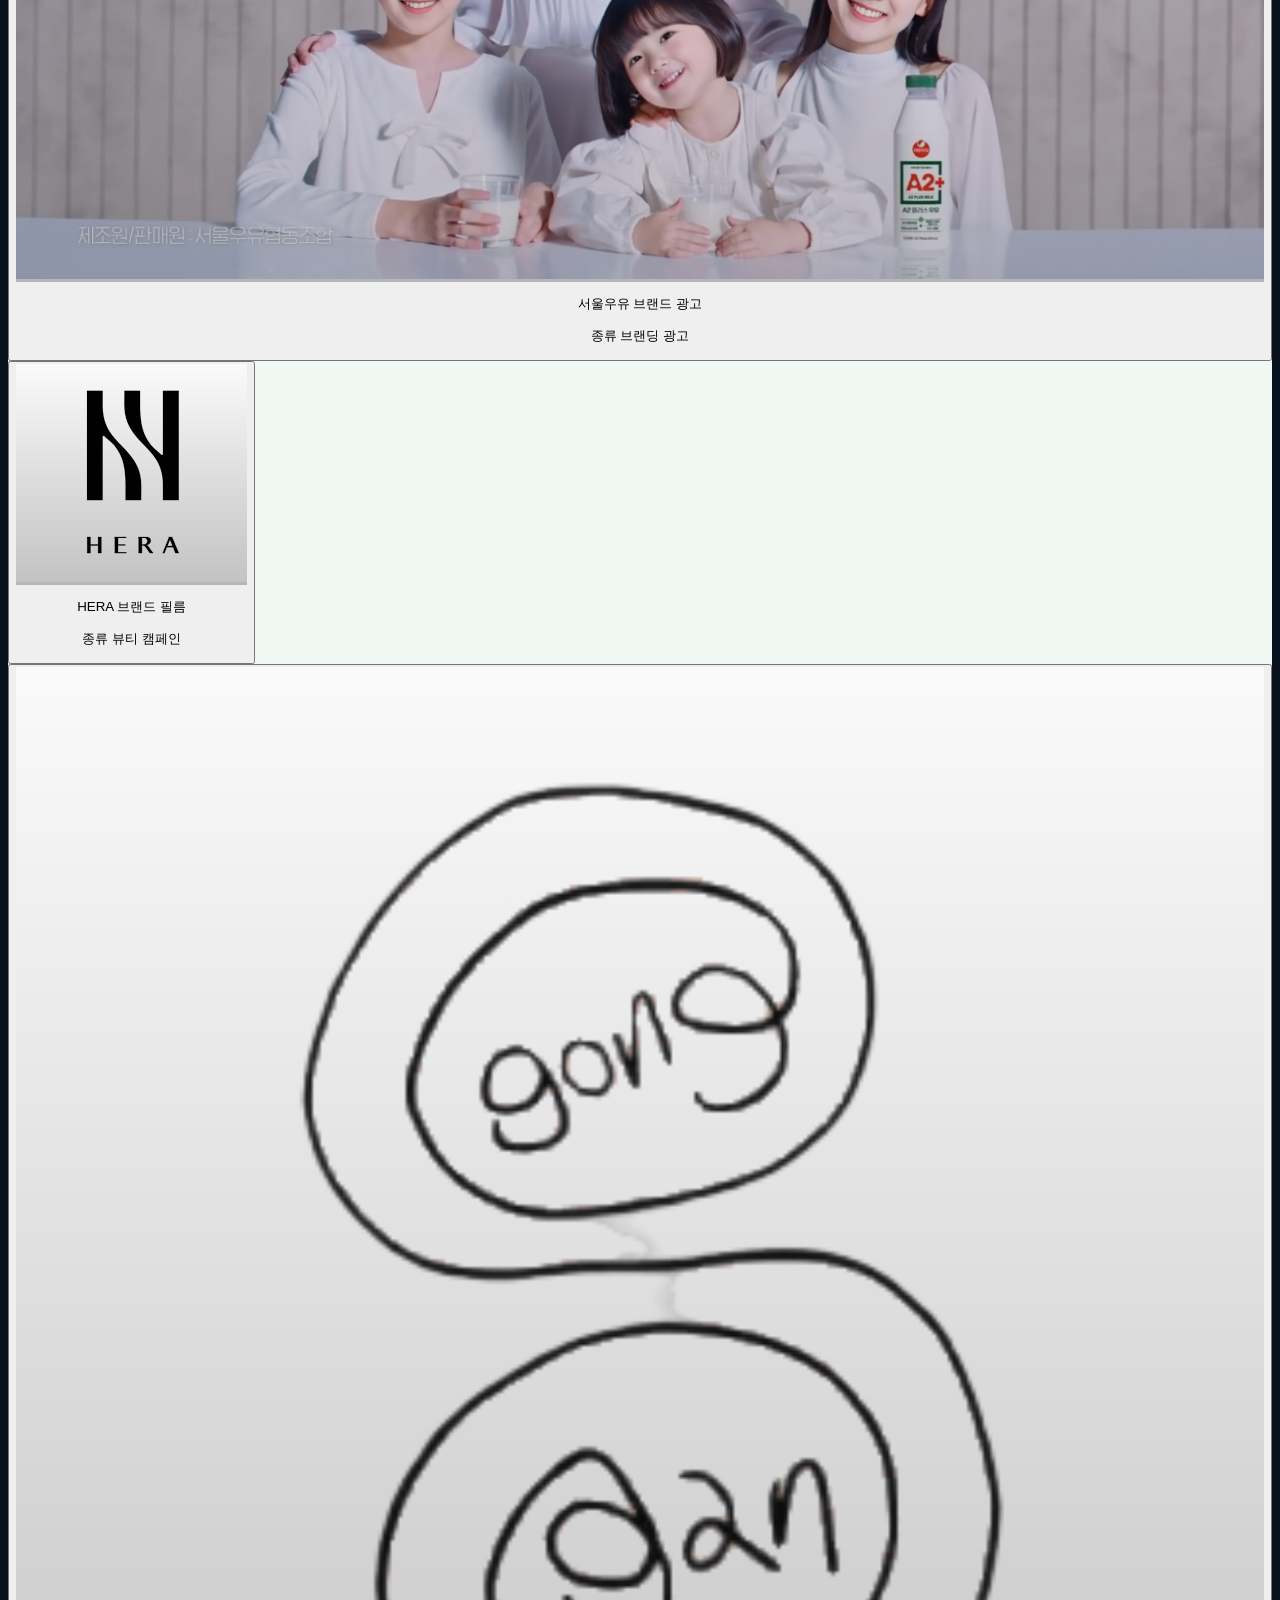
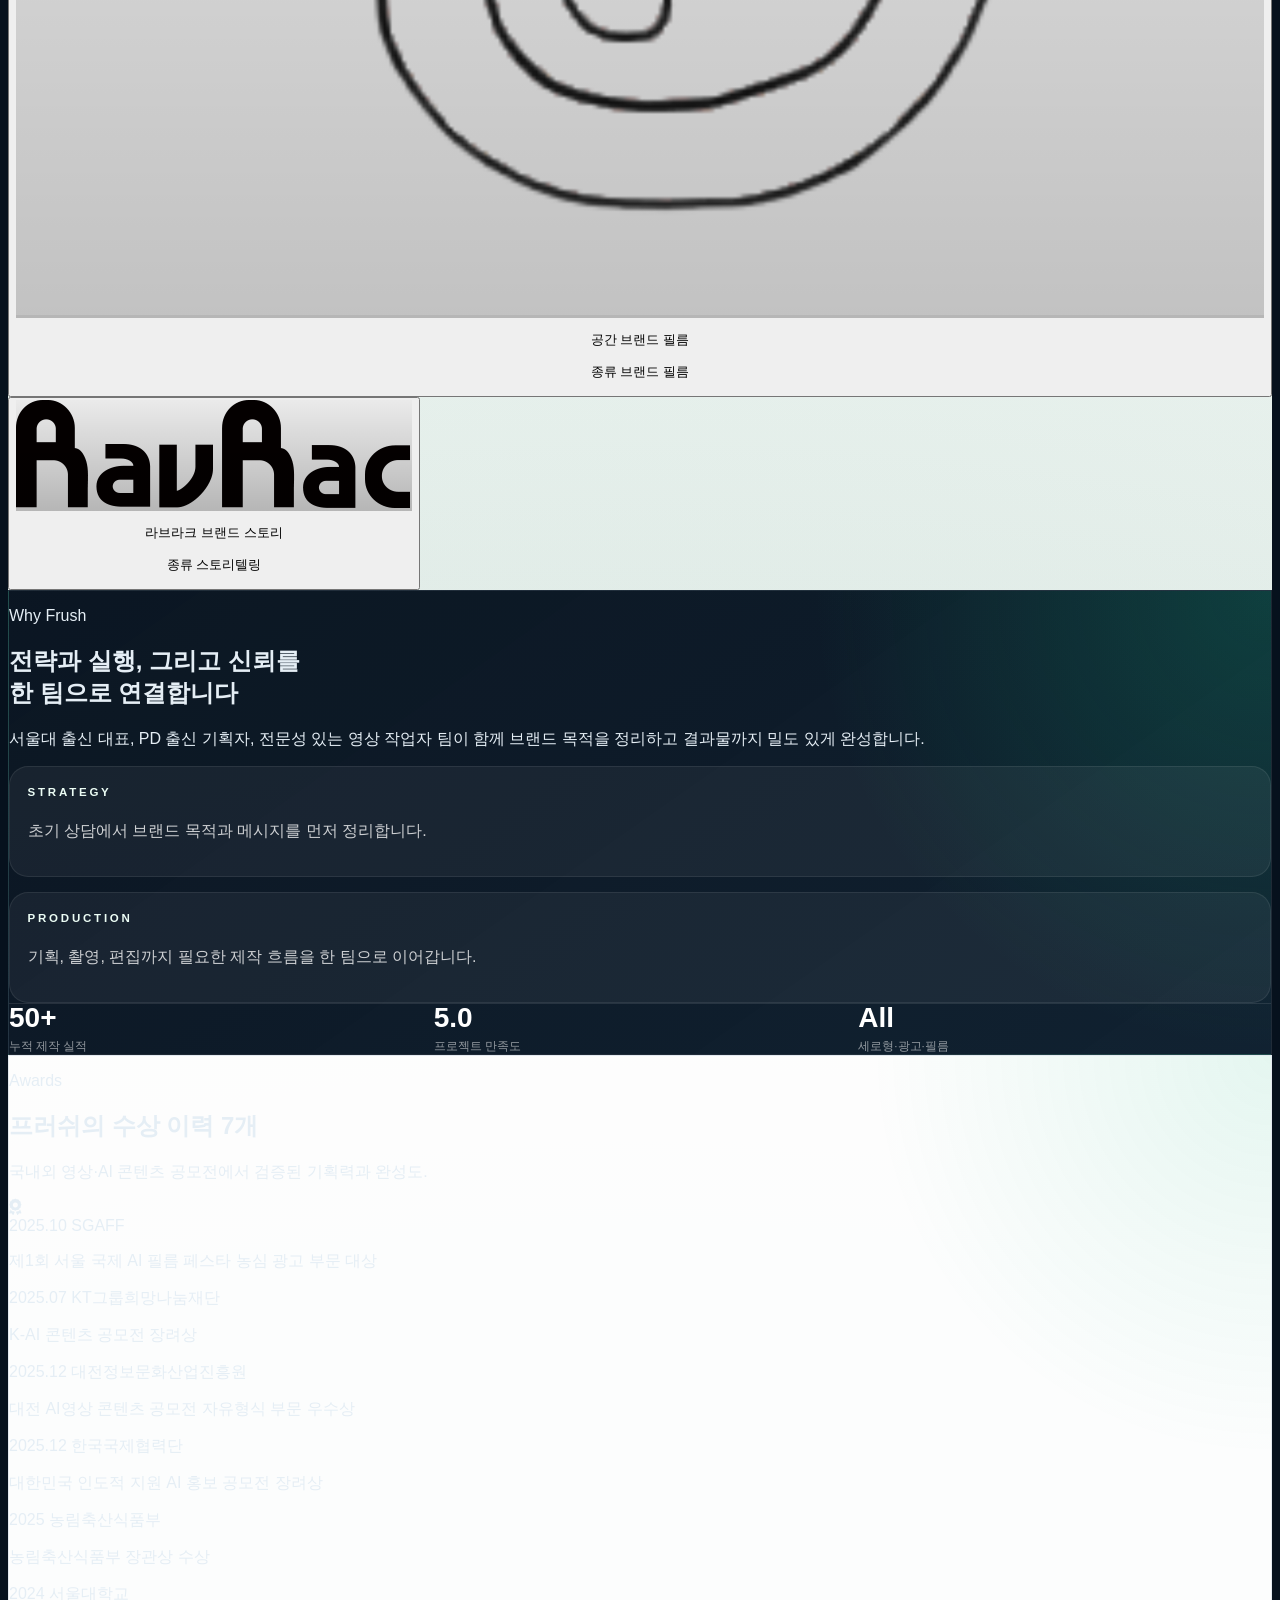
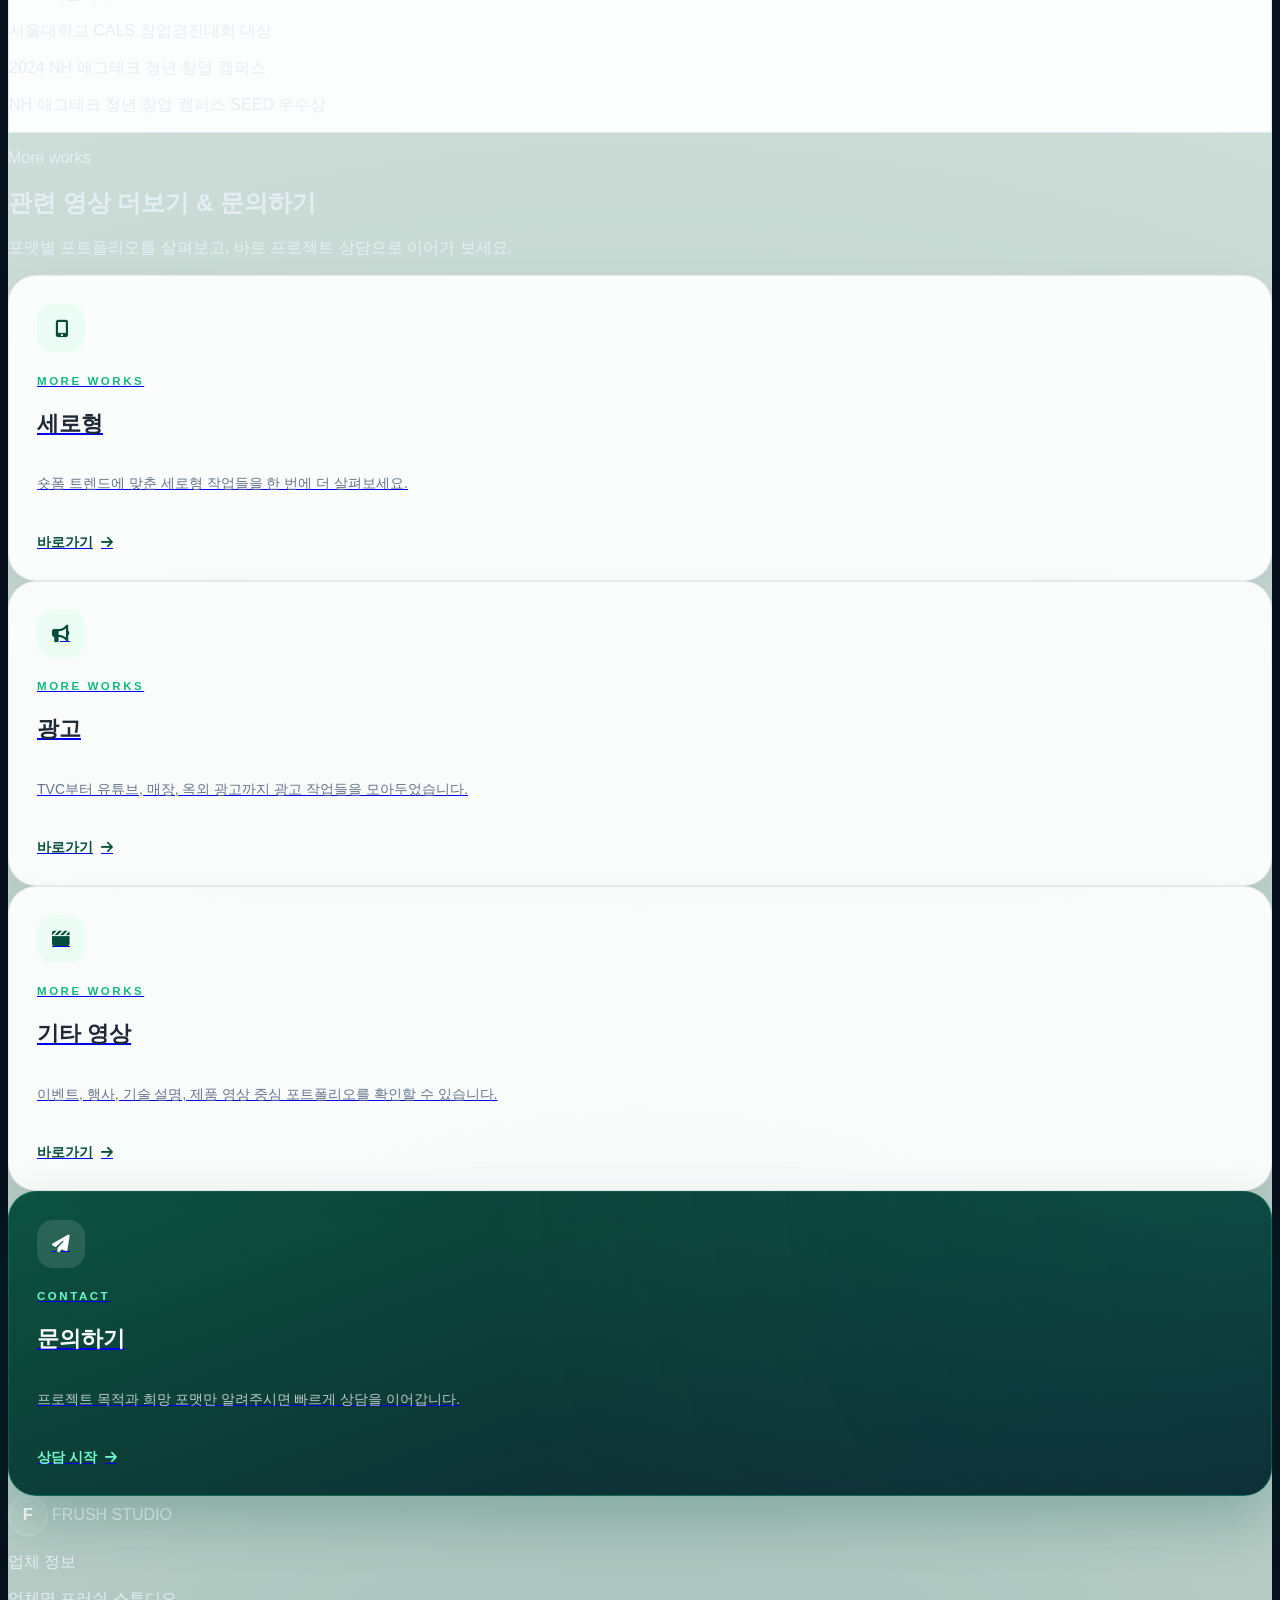
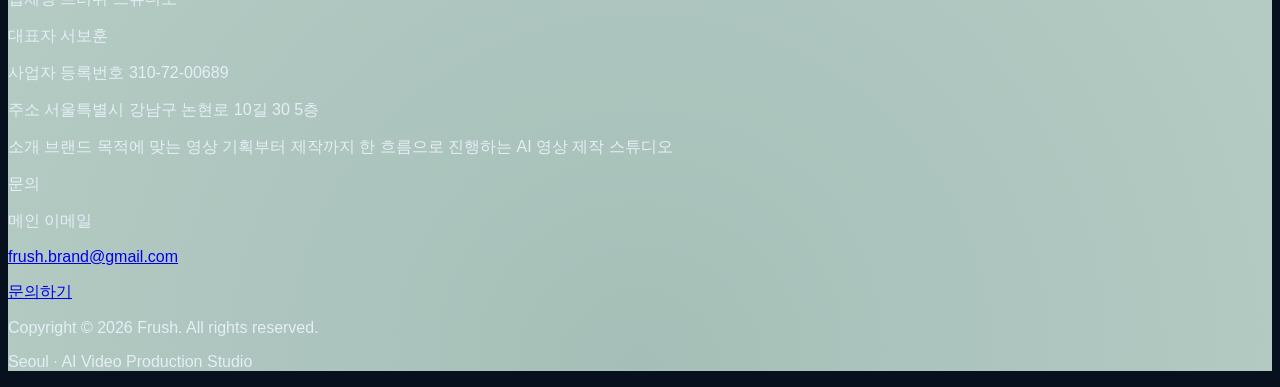
==== commit 1189cfa7: "feat: rebuild homepage hero arch and refine sections - Remove team snapshot photo box from the Why F" ====
--- a/index.html
+++ b/index.html
@@ -66,7 +66,7 @@
       </div>
     </section>
 
-    <section class="relative overflow-hidden bg-[#f7faf8] pb-24 text-brand-text sm:pb-28 lg:pb-32">
+    <section class="relative overflow-hidden bg-[#f7faf8] pb-24 pt-20 text-brand-text sm:pb-28 sm:pt-24 lg:pb-32 lg:pt-28">
       <div class="absolute inset-x-0 top-0 h-32 bg-[radial-gradient(circle_at_top,rgba(16,185,129,0.14),transparent_70%)]"></div>
       <div id="partners-section" class="relative"></div>
     </section>
@@ -89,35 +89,44 @@
       </div>
     </section>
 
-    <section class="relative overflow-hidden border-t border-slate-200/80 bg-[linear-gradient(180deg,#f7faf8_0%,#eef7f1_100%)] py-24 text-brand-text sm:py-28 lg:py-32">
+    <section class="relative overflow-hidden border-t border-slate-200/70 bg-[linear-gradient(180deg,#f7faf8_0%,#eef7f1_100%)] py-24 text-brand-text sm:py-28 lg:py-32">
       <div class="pointer-events-none absolute inset-x-0 top-0 h-24 bg-[radial-gradient(circle_at_top,rgba(16,185,129,0.14),transparent_68%)]"></div>
       <div class="mx-auto max-w-7xl px-4 sm:px-6 lg:px-8">
-        <div class="mb-8 reveal" data-reveal>
+        <div class="mb-10 max-w-2xl reveal" data-reveal>
           <p class="text-sm font-semibold uppercase tracking-[0.22em] text-brand-main">More works</p>
-          <h2 class="mt-3 text-3xl font-semibold sm:text-4xl">관련 영상 더보기 & 문의하기</h2>
+          <h2 class="mt-3 text-3xl font-semibold sm:text-4xl">관련 영상 더보기 &amp; 문의하기</h2>
+          <p class="mt-4 text-base leading-7 text-slate-500">포맷별 포트폴리오를 살펴보고, 바로 프로젝트 상담으로 이어가 보세요.</p>
         </div>
-      </div>
-      <div class="mx-auto grid max-w-7xl gap-6 px-4 sm:px-6 lg:grid-cols-4 lg:px-8">
-        <a href="vertical.html" class="related-card section-shell rounded-[2rem] p-6 shadow-soft reveal" data-reveal>
-          <p class="text-sm font-semibold uppercase tracking-[0.22em] text-brand-main">More works</p>
-          <h3 class="mt-3 text-2xl font-semibold">세로형</h3>
-          <p class="mt-3 text-sm leading-6 text-slate-500">숏폼 트렌드에 맞춘 세로형 작업들을 한 번에 더 살펴보세요.</p>
-        </a>
-        <a href="ads.html" class="related-card section-shell rounded-[2rem] p-6 shadow-soft reveal" data-reveal>
-          <p class="text-sm font-semibold uppercase tracking-[0.22em] text-brand-main">More works</p>
-          <h3 class="mt-3 text-2xl font-semibold">광고</h3>
-          <p class="mt-3 text-sm leading-6 text-slate-500">TVC부터 유튜브, 매장, 옥외 광고까지 광고 작업들을 모아두었습니다.</p>
-        </a>
-        <a href="others.html" class="related-card section-shell rounded-[2rem] p-6 shadow-soft reveal" data-reveal>
-          <p class="text-sm font-semibold uppercase tracking-[0.22em] text-brand-main">More works</p>
-          <h3 class="mt-3 text-2xl font-semibold">기타 영상</h3>
-          <p class="mt-3 text-sm leading-6 text-slate-500">이벤트, 행사, 기술 설명, 제품 영상 중심 포트폴리오를 확인할 수 있습니다.</p>
-        </a>
-        <a href="contact.html" class="related-card section-shell rounded-[2rem] p-6 shadow-soft reveal" data-reveal>
-          <p class="text-sm font-semibold uppercase tracking-[0.22em] text-brand-main">Contact</p>
-          <h3 class="mt-3 text-2xl font-semibold">문의하기</h3>
-          <p class="mt-3 text-sm leading-6 text-slate-500">프로젝트 목적과 희망 포맷만 알려주시면 빠르게 상담을 이어갑니다.</p>
-        </a>
+        <div class="grid gap-5 sm:grid-cols-2 lg:grid-cols-4">
+          <a href="vertical.html" class="more-card group reveal" data-reveal>
+            <span class="more-card__icon"><i class="fas fa-mobile-screen-button"></i></span>
+            <p class="more-card__eyebrow">More works</p>
+            <h3 class="more-card__title">세로형</h3>
+            <p class="more-card__desc">숏폼 트렌드에 맞춘 세로형 작업들을 한 번에 더 살펴보세요.</p>
+            <span class="more-card__cta">바로가기 <i class="fas fa-arrow-right"></i></span>
+          </a>
+          <a href="ads.html" class="more-card group reveal" data-reveal>
+            <span class="more-card__icon"><i class="fas fa-bullhorn"></i></span>
+            <p class="more-card__eyebrow">More works</p>
+            <h3 class="more-card__title">광고</h3>
+            <p class="more-card__desc">TVC부터 유튜브, 매장, 옥외 광고까지 광고 작업들을 모아두었습니다.</p>
+            <span class="more-card__cta">바로가기 <i class="fas fa-arrow-right"></i></span>
+          </a>
+          <a href="others.html" class="more-card group reveal" data-reveal>
+            <span class="more-card__icon"><i class="fas fa-clapperboard"></i></span>
+            <p class="more-card__eyebrow">More works</p>
+            <h3 class="more-card__title">기타 영상</h3>
+            <p class="more-card__desc">이벤트, 행사, 기술 설명, 제품 영상 중심 포트폴리오를 확인할 수 있습니다.</p>
+            <span class="more-card__cta">바로가기 <i class="fas fa-arrow-right"></i></span>
+          </a>
+          <a href="contact.html" class="more-card more-card--accent group reveal" data-reveal>
+            <span class="more-card__icon"><i class="fas fa-paper-plane"></i></span>
+            <p class="more-card__eyebrow">Contact</p>
+            <h3 class="more-card__title">문의하기</h3>
+            <p class="more-card__desc">프로젝트 목적과 희망 포맷만 알려주시면 빠르게 상담을 이어갑니다.</p>
+            <span class="more-card__cta">상담 시작 <i class="fas fa-arrow-right"></i></span>
+          </a>
+        </div>
       </div>
     </section>
   </main>
--- a/styles/site.css
+++ b/styles/site.css
@@ -230,13 +230,13 @@
 .stacked-panel {
   position: absolute;
   left: 50%;
-  top: 52%;
+  top: 50%;
   overflow: hidden;
-  border-radius: 1.5rem;
+  border-radius: 1.4rem;
   transform-origin: center center;
   pointer-events: none;
-  transition: transform 0.18s ease-out;
-  box-shadow: 0 30px 80px rgba(0, 0, 0, 0.34);
+  background: linear-gradient(160deg, rgba(13, 32, 48, 0.92), rgba(6, 17, 28, 0.92));
+  box-shadow: 0 34px 70px rgba(0, 0, 0, 0.45), inset 0 0 0 1px rgba(255, 255, 255, 0.06);
 }
 
 .stacked-panel-image,
@@ -253,17 +253,19 @@
 }
 
 .stacked-panel-gradient {
-  mix-blend-mode: multiply;
+  mix-blend-mode: soft-light;
+  opacity: 0.85;
 }
 
 .stacked-panel-vignette {
   background:
-    linear-gradient(to bottom, rgba(255, 255, 255, 0.08) 0%, rgba(0, 0, 0, 0.12) 40%, rgba(0, 0, 0, 0.4) 100%);
+    linear-gradient(150deg, rgba(255, 255, 255, 0.16) 0%, rgba(255, 255, 255, 0) 38%),
+    linear-gradient(to bottom, rgba(0, 0, 0, 0) 45%, rgba(2, 8, 14, 0.55) 100%);
 }
 
 .stacked-panel-border {
   border-radius: inherit;
-  border: 1px solid rgba(255, 255, 255, 0.24);
+  border: 1px solid rgba(255, 255, 255, 0.28);
   box-sizing: border-box;
 }
 
@@ -627,24 +629,140 @@
   color: var(--brand-light);
 }
 
-.team-photo-frame {
-  position: relative;
-  min-height: 18rem;
-  border: 1px solid rgba(255, 255, 255, 0.08);
-  box-shadow: 0 24px 60px rgba(2, 6, 23, 0.28);
-}
-
-.team-photo-frame::after {
-  content: '';
-  position: absolute;
-  inset: 0;
-  background: linear-gradient(180deg, rgba(255, 255, 255, 0) 42%, rgba(7, 17, 30, 0.16) 100%);
+.strength-stat-row {
+  display: grid;
+  grid-template-columns: repeat(3, 1fr);
+  gap: 0.75rem;
+  border-top: 1px solid rgba(255, 255, 255, 0.1);
+}
+
+.strength-stat {
+  display: flex;
+  flex-direction: column;
+  gap: 0.35rem;
+}
+
+.strength-stat__value {
+  font-size: 1.75rem;
+  font-weight: 700;
+  line-height: 1;
+  color: #ffffff;
+}
+
+.strength-stat__label {
+  font-size: 0.72rem;
+  line-height: 1.4;
+  color: rgba(255, 255, 255, 0.55);
 }
 
 .strength-highlight-card {
   border: 1px solid rgba(255, 255, 255, 0.08);
   background: rgba(236, 253, 245, 0.1);
   backdrop-filter: blur(14px);
+}
+
+.more-card {
+  position: relative;
+  display: flex;
+  flex-direction: column;
+  height: 100%;
+  border-radius: 1.75rem;
+  border: 1px solid rgba(15, 23, 42, 0.07);
+  background: rgba(255, 255, 255, 0.92);
+  padding: 1.75rem;
+  backdrop-filter: blur(12px);
+  box-shadow: 0 18px 44px rgba(15, 23, 42, 0.06);
+  transition: transform 0.4s ease, box-shadow 0.4s ease, border-color 0.4s ease;
+}
+
+.more-card:hover {
+  transform: translateY(-8px);
+  border-color: rgba(16, 185, 129, 0.35);
+  box-shadow: 0 30px 64px rgba(15, 23, 42, 0.14);
+}
+
+.more-card__icon {
+  display: inline-flex;
+  height: 3rem;
+  width: 3rem;
+  align-items: center;
+  justify-content: center;
+  border-radius: 1rem;
+  background: var(--brand-light);
+  color: var(--brand-dark);
+  font-size: 1.1rem;
+  transition: background 0.4s ease, color 0.4s ease;
+}
+
+.more-card__eyebrow {
+  margin-top: 1.4rem;
+  font-size: 0.72rem;
+  font-weight: 700;
+  letter-spacing: 0.22em;
+  text-transform: uppercase;
+  color: var(--brand-main);
+}
+
+.more-card__title {
+  margin-top: 0.6rem;
+  font-size: 1.4rem;
+  font-weight: 600;
+  color: var(--brand-text);
+}
+
+.more-card__desc {
+  margin-top: 0.7rem;
+  font-size: 0.875rem;
+  line-height: 1.65;
+  color: #64748b;
+}
+
+.more-card__cta {
+  display: inline-flex;
+  align-items: center;
+  gap: 0.5rem;
+  margin-top: auto;
+  padding-top: 1.5rem;
+  font-size: 0.85rem;
+  font-weight: 600;
+  color: var(--brand-dark);
+}
+
+.more-card__cta i {
+  transition: transform 0.4s ease;
+}
+
+.more-card:hover .more-card__cta i {
+  transform: translateX(4px);
+}
+
+.more-card--accent {
+  border-color: rgba(16, 185, 129, 0.28);
+  background:
+    radial-gradient(circle at top right, rgba(16, 185, 129, 0.16), transparent 60%),
+    linear-gradient(160deg, rgba(6, 78, 59, 0.97), rgba(8, 26, 42, 0.97));
+  box-shadow: 0 24px 54px rgba(6, 78, 59, 0.24);
+}
+
+.more-card--accent .more-card__icon {
+  background: rgba(255, 255, 255, 0.12);
+  color: #ffffff;
+}
+
+.more-card--accent .more-card__eyebrow {
+  color: #6ef9cd;
+}
+
+.more-card--accent .more-card__title {
+  color: #ffffff;
+}
+
+.more-card--accent .more-card__desc {
+  color: rgba(255, 255, 255, 0.72);
+}
+
+.more-card--accent .more-card__cta {
+  color: #6ef9cd;
 }
 
 .video-modal {
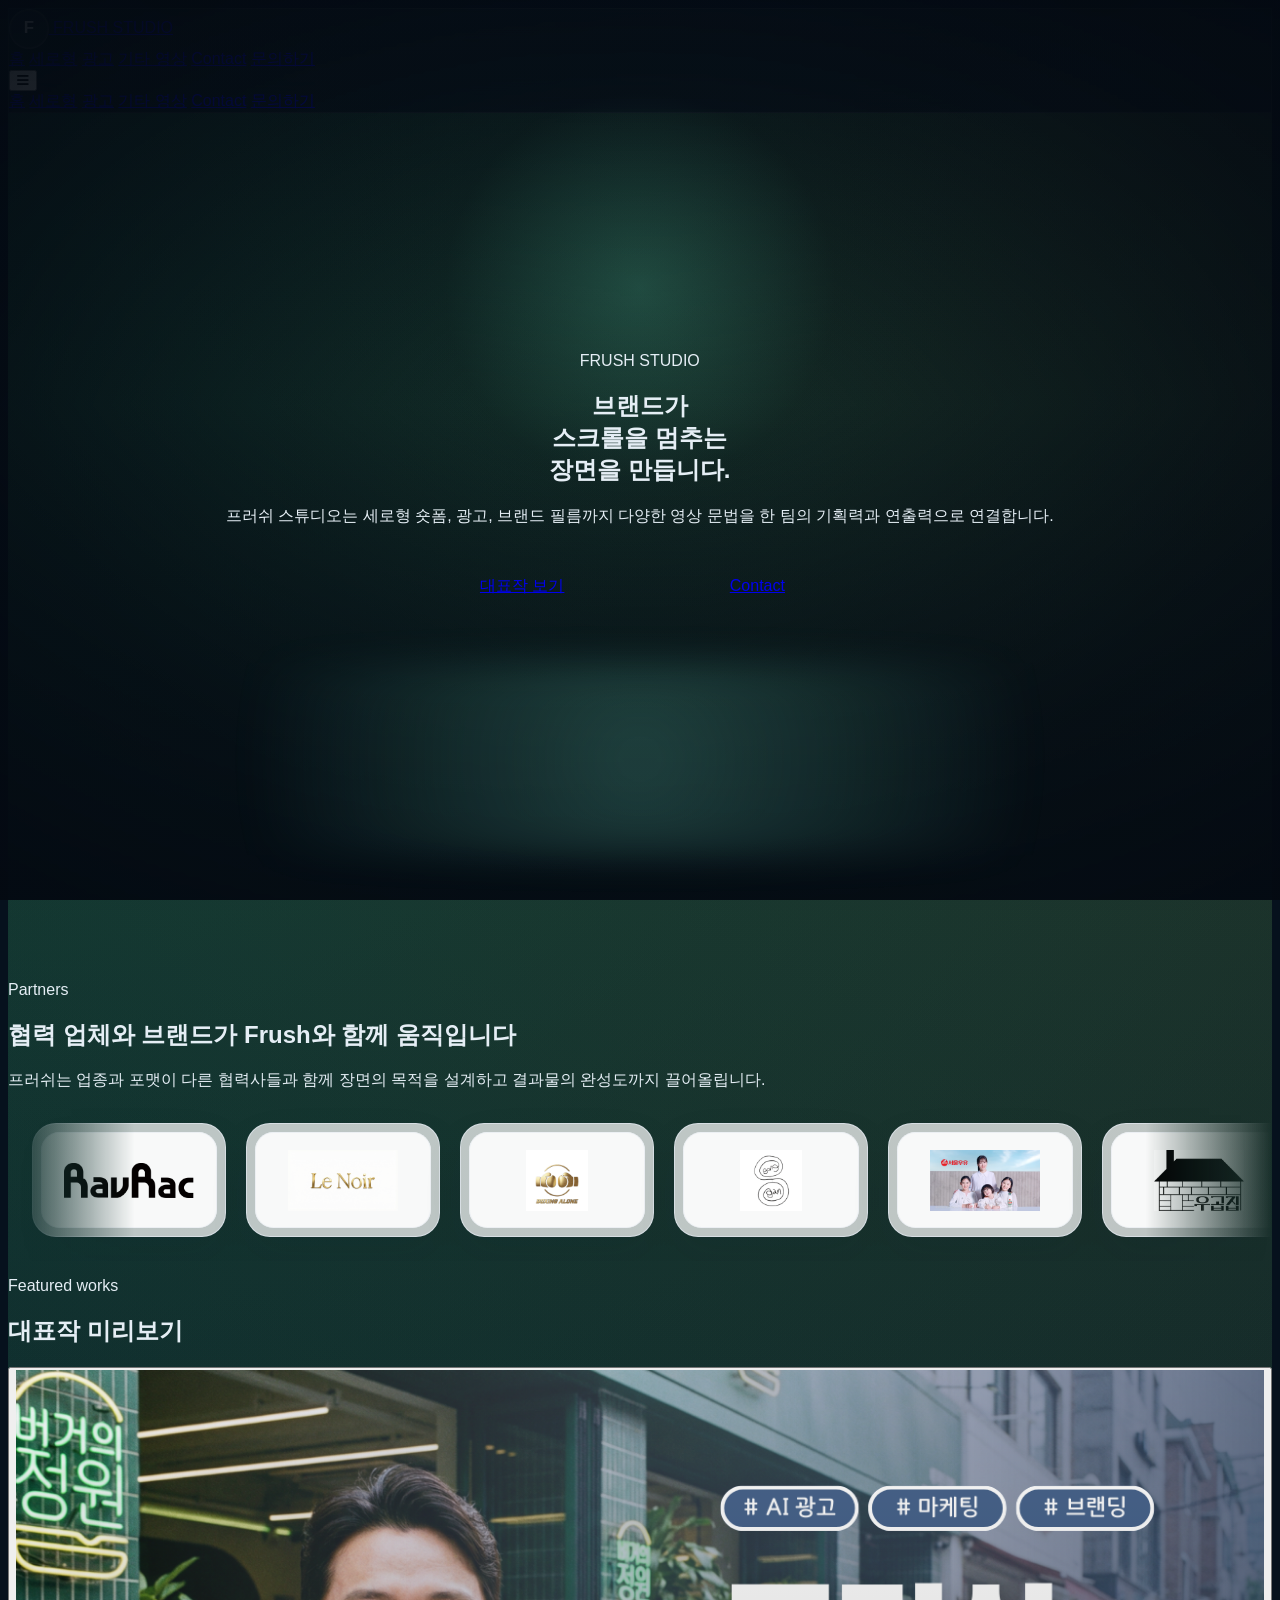
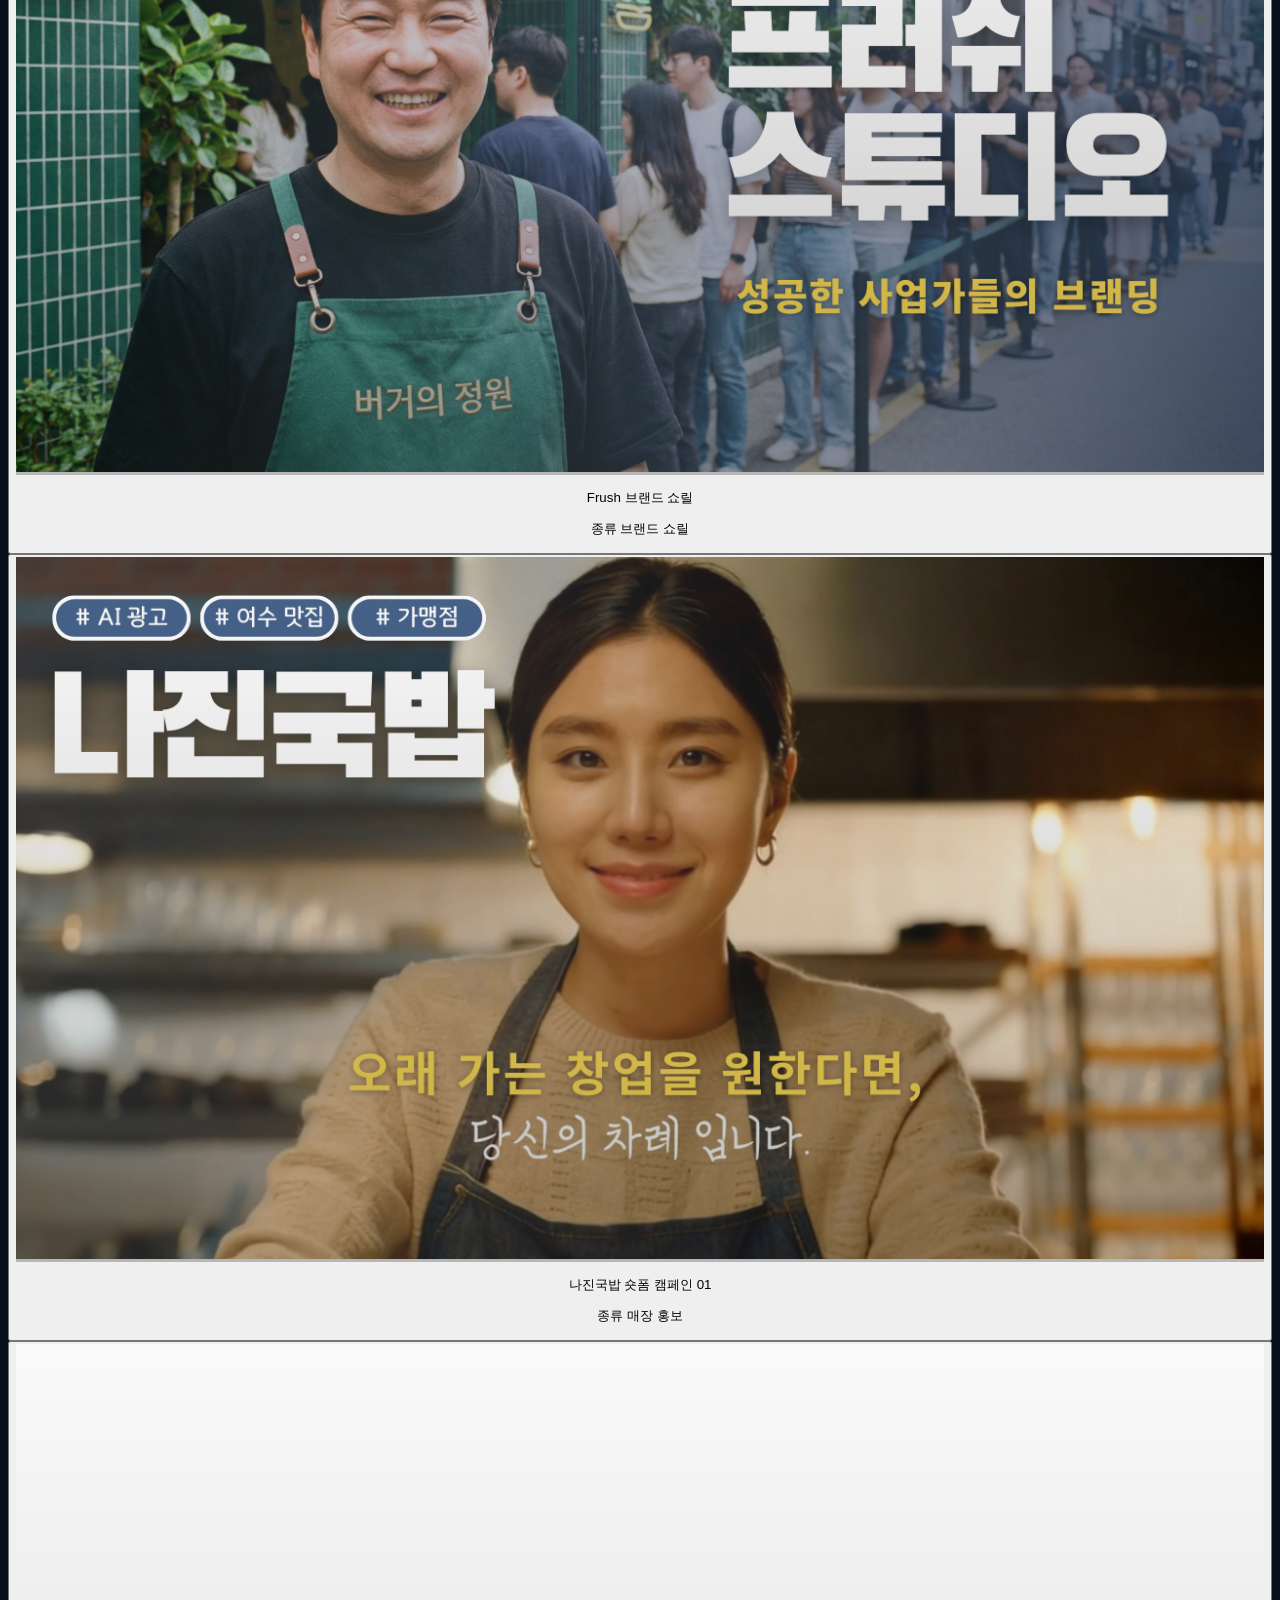
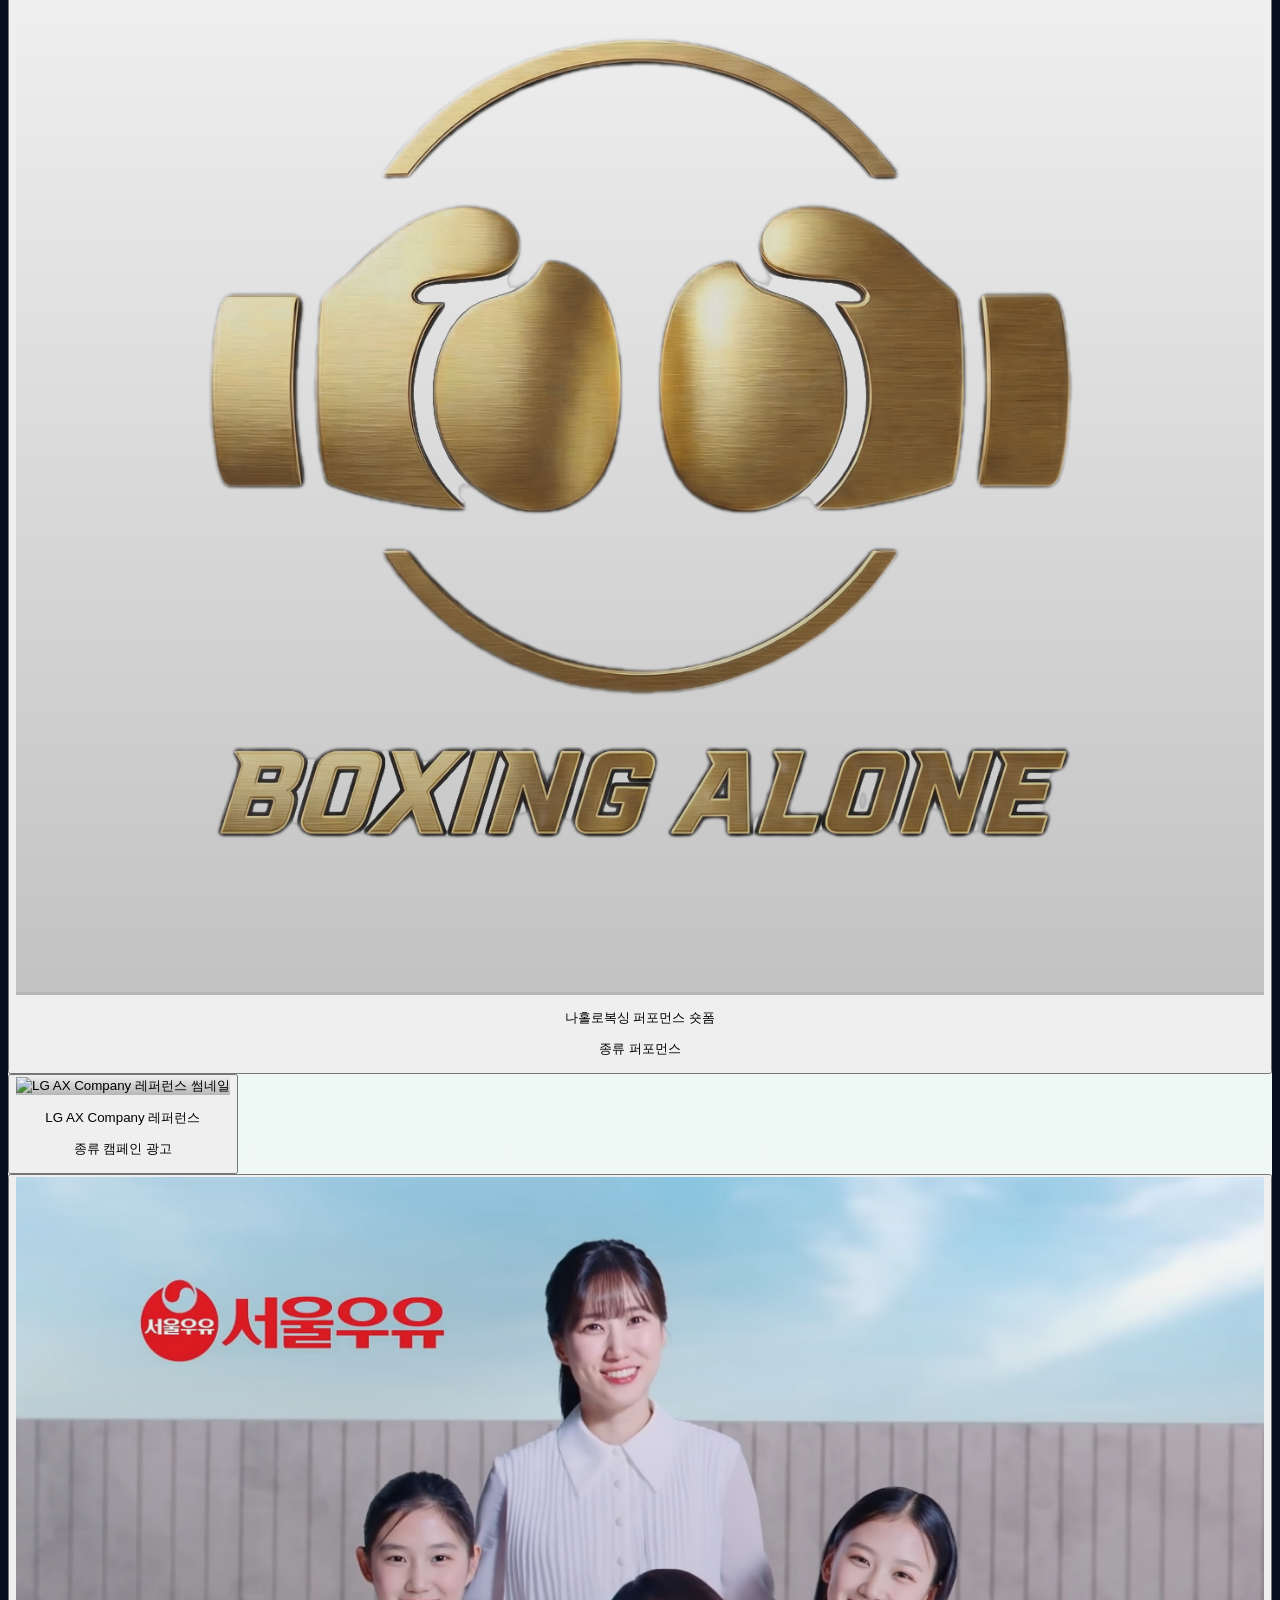
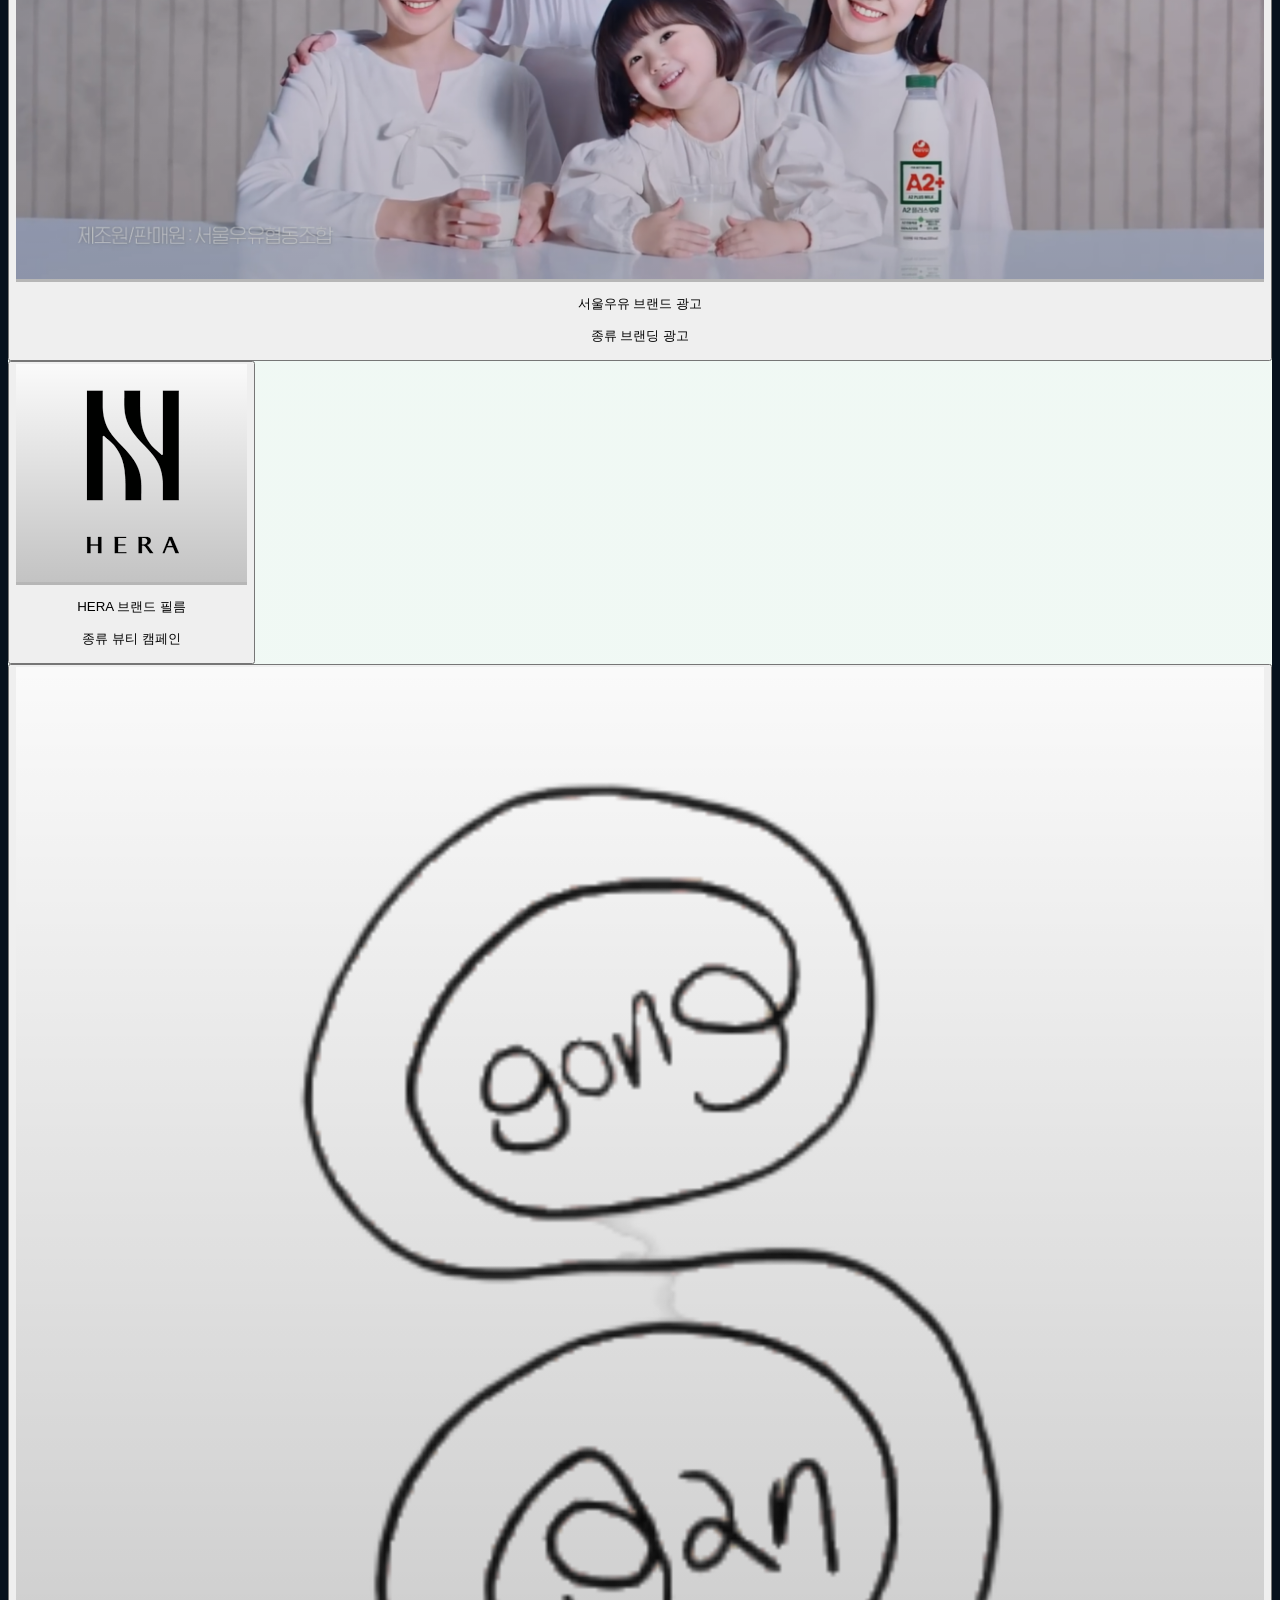
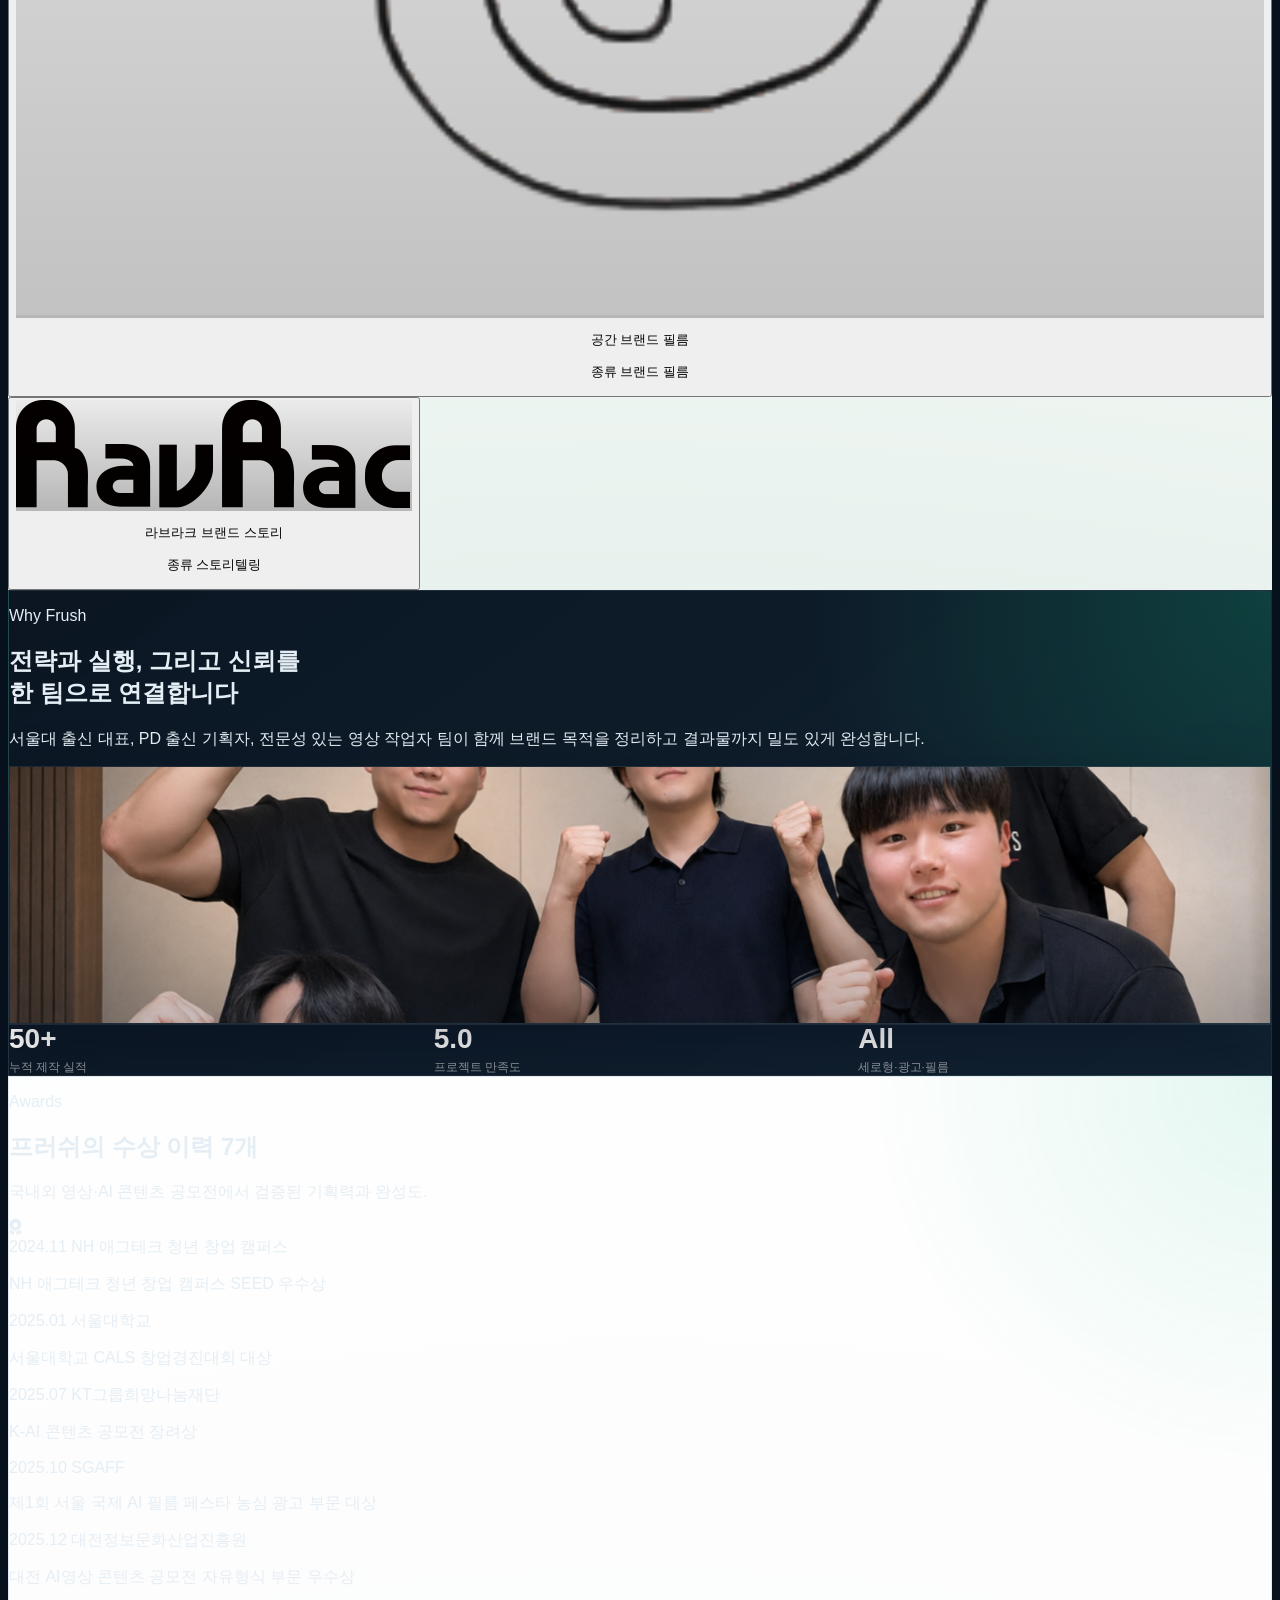
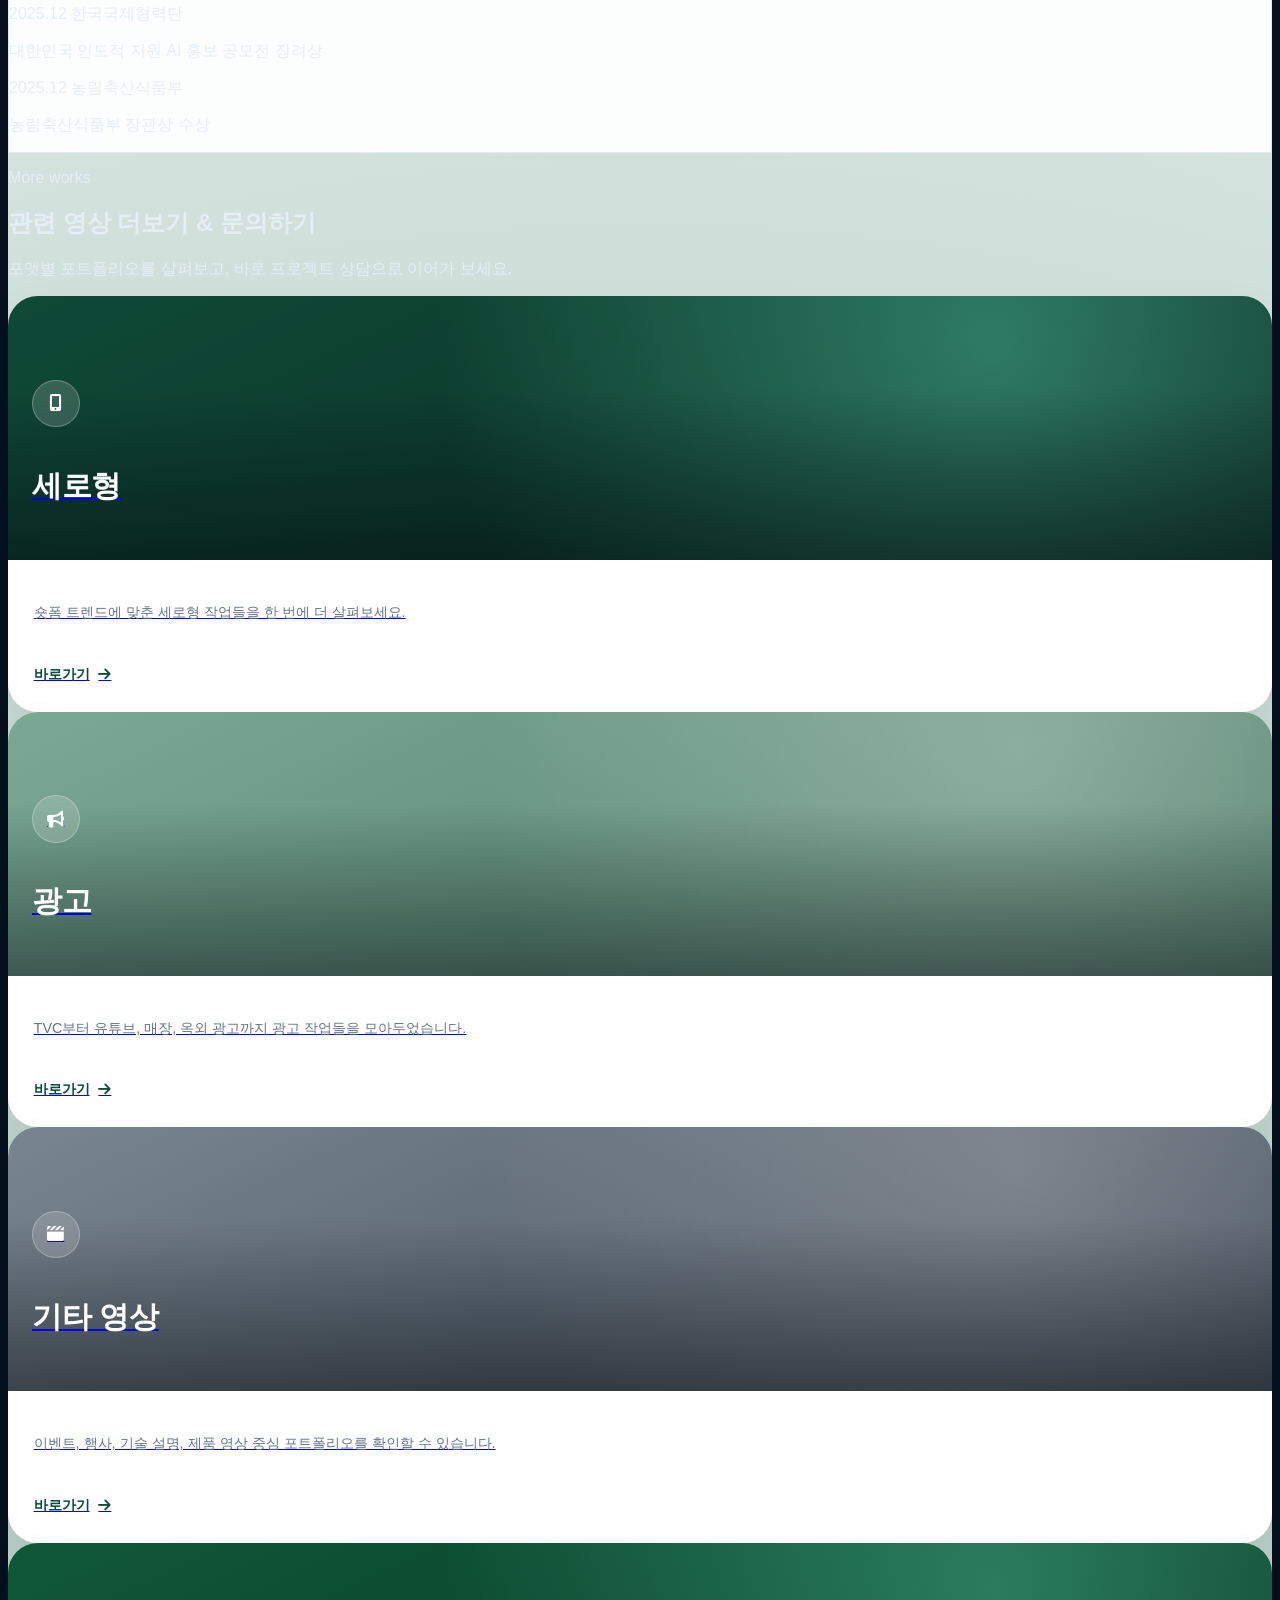
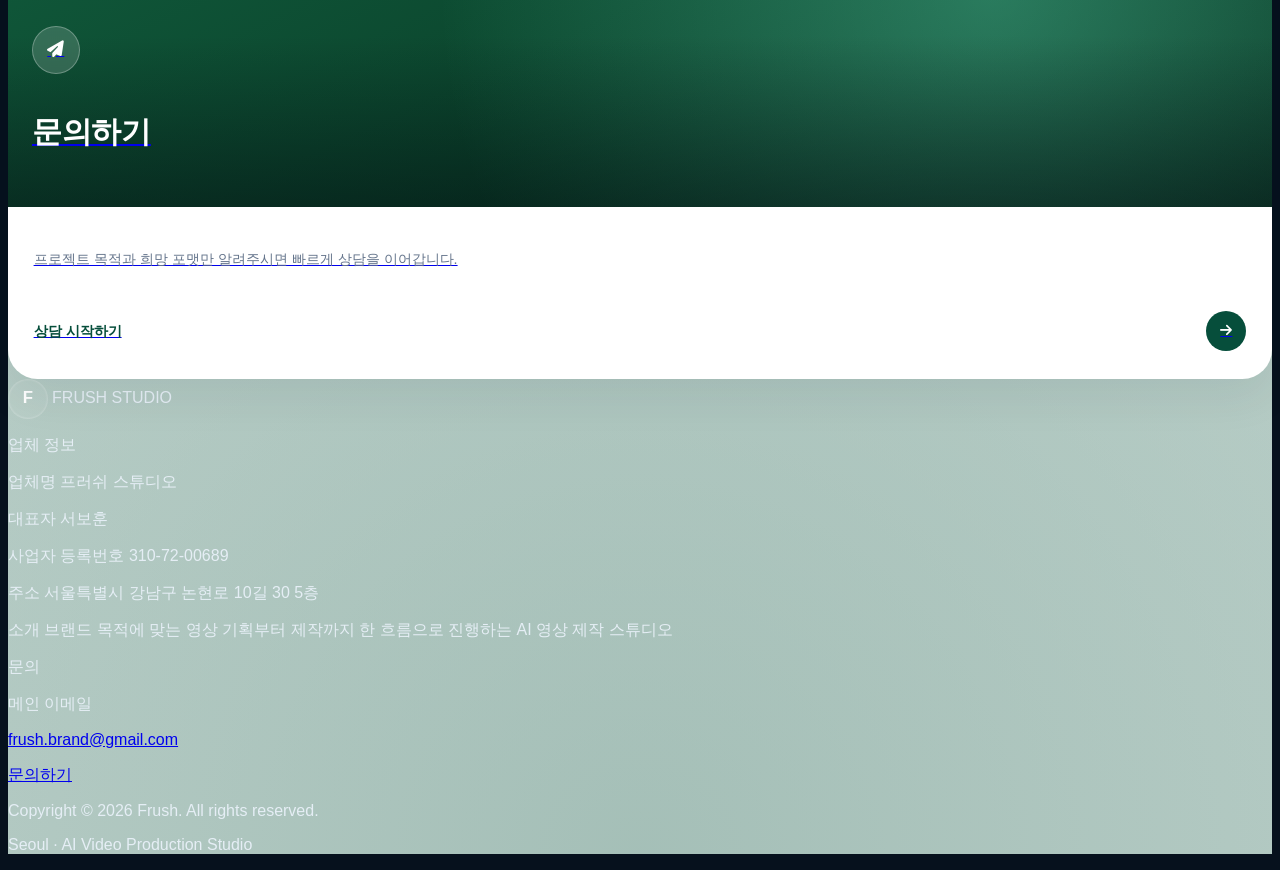
==== commit 70c093c8: "feat: full-bleed hero background, refined More Works cards, team photo - Expand the moving hero arch" ====
--- a/index.html
+++ b/index.html
@@ -25,16 +25,16 @@
   <div id="site-header"></div>
 
   <main>
-    <section class="relative overflow-hidden px-4 pb-20 pt-32 sm:px-6 sm:pb-24 sm:pt-36 lg:px-8 lg:pb-28 lg:pt-40">
+    <section class="hero-section relative overflow-hidden px-4 pb-20 pt-32 sm:px-6 sm:pb-24 sm:pt-36 lg:px-8 lg:pb-28 lg:pt-40">
       <div class="absolute inset-0 bg-grid hero-grid opacity-20"></div>
-      <div class="relative mx-auto max-w-7xl">
+      <div class="hero-backdrop hero-backdrop--full" id="stacked-panels-scene">
+        <div class="hero-noise pointer-events-none absolute inset-0 z-[1] opacity-[0.08]"></div>
+        <div class="stacked-panels-stage absolute inset-0 z-[1]">
+          <div class="stacked-panels-scene" id="stacked-panels-container"></div>
+        </div>
+      </div>
+      <div class="relative z-10 mx-auto max-w-7xl">
         <div class="hero-stage hero-stage-home">
-          <div class="hero-backdrop" id="stacked-panels-scene">
-            <div class="hero-noise pointer-events-none absolute inset-0 z-[1] opacity-[0.08]"></div>
-            <div class="stacked-panels-stage absolute inset-0 z-[1]">
-              <div class="stacked-panels-scene" id="stacked-panels-container"></div>
-            </div>
-          </div>
           <div class="hero-surface">
             <div class="hero-content-shell hero-content-shell--center px-6 py-8 sm:px-10 lg:px-16">
               <div class="hero-layout">
@@ -99,32 +99,44 @@
         </div>
         <div class="grid gap-5 sm:grid-cols-2 lg:grid-cols-4">
           <a href="vertical.html" class="more-card group reveal" data-reveal>
-            <span class="more-card__icon"><i class="fas fa-mobile-screen-button"></i></span>
-            <p class="more-card__eyebrow">More works</p>
-            <h3 class="more-card__title">세로형</h3>
-            <p class="more-card__desc">숏폼 트렌드에 맞춘 세로형 작업들을 한 번에 더 살펴보세요.</p>
-            <span class="more-card__cta">바로가기 <i class="fas fa-arrow-right"></i></span>
+            <div class="more-card__media more-card__media--vertical">
+              <span class="more-card__icon"><i class="fas fa-mobile-screen-button"></i></span>
+              <h3 class="more-card__title">세로형</h3>
+            </div>
+            <div class="more-card__body">
+              <p class="more-card__desc">숏폼 트렌드에 맞춘 세로형 작업들을 한 번에 더 살펴보세요.</p>
+              <span class="more-card__cta">바로가기 <i class="fas fa-arrow-right"></i></span>
+            </div>
           </a>
           <a href="ads.html" class="more-card group reveal" data-reveal>
-            <span class="more-card__icon"><i class="fas fa-bullhorn"></i></span>
-            <p class="more-card__eyebrow">More works</p>
-            <h3 class="more-card__title">광고</h3>
-            <p class="more-card__desc">TVC부터 유튜브, 매장, 옥외 광고까지 광고 작업들을 모아두었습니다.</p>
-            <span class="more-card__cta">바로가기 <i class="fas fa-arrow-right"></i></span>
+            <div class="more-card__media more-card__media--ads">
+              <span class="more-card__icon"><i class="fas fa-bullhorn"></i></span>
+              <h3 class="more-card__title">광고</h3>
+            </div>
+            <div class="more-card__body">
+              <p class="more-card__desc">TVC부터 유튜브, 매장, 옥외 광고까지 광고 작업들을 모아두었습니다.</p>
+              <span class="more-card__cta">바로가기 <i class="fas fa-arrow-right"></i></span>
+            </div>
           </a>
           <a href="others.html" class="more-card group reveal" data-reveal>
-            <span class="more-card__icon"><i class="fas fa-clapperboard"></i></span>
-            <p class="more-card__eyebrow">More works</p>
-            <h3 class="more-card__title">기타 영상</h3>
-            <p class="more-card__desc">이벤트, 행사, 기술 설명, 제품 영상 중심 포트폴리오를 확인할 수 있습니다.</p>
-            <span class="more-card__cta">바로가기 <i class="fas fa-arrow-right"></i></span>
+            <div class="more-card__media more-card__media--others">
+              <span class="more-card__icon"><i class="fas fa-clapperboard"></i></span>
+              <h3 class="more-card__title">기타 영상</h3>
+            </div>
+            <div class="more-card__body">
+              <p class="more-card__desc">이벤트, 행사, 기술 설명, 제품 영상 중심 포트폴리오를 확인할 수 있습니다.</p>
+              <span class="more-card__cta">바로가기 <i class="fas fa-arrow-right"></i></span>
+            </div>
           </a>
-          <a href="contact.html" class="more-card more-card--accent group reveal" data-reveal>
-            <span class="more-card__icon"><i class="fas fa-paper-plane"></i></span>
-            <p class="more-card__eyebrow">Contact</p>
-            <h3 class="more-card__title">문의하기</h3>
-            <p class="more-card__desc">프로젝트 목적과 희망 포맷만 알려주시면 빠르게 상담을 이어갑니다.</p>
-            <span class="more-card__cta">상담 시작 <i class="fas fa-arrow-right"></i></span>
+          <a href="contact.html" class="more-card group reveal" data-reveal>
+            <div class="more-card__media more-card__media--contact">
+              <span class="more-card__icon"><i class="fas fa-paper-plane"></i></span>
+              <h3 class="more-card__title">문의하기</h3>
+            </div>
+            <div class="more-card__body">
+              <p class="more-card__desc">프로젝트 목적과 희망 포맷만 알려주시면 빠르게 상담을 이어갑니다.</p>
+              <span class="more-card__cta more-card__cta--btn">상담 시작하기 <span class="more-card__cta-btn"><i class="fas fa-arrow-right"></i></span></span>
+            </div>
           </a>
         </div>
       </div>
--- a/styles/site.css
+++ b/styles/site.css
@@ -77,18 +77,6 @@
   padding: 1rem 0 3rem;
 }
 
-.hero-stage-home::before {
-  content: '';
-  position: absolute;
-  inset: 0;
-  background:
-   radial-gradient(circle at 50% 22%, rgba(16, 185, 129, 0.24), transparent 24%),
-   radial-gradient(circle at 63% 26%, rgba(245, 158, 11, 0.12), transparent 20%),
-   radial-gradient(circle at 36% 30%, rgba(59, 130, 246, 0.14), transparent 22%),
-   linear-gradient(180deg, rgba(7, 17, 30, 0.82) 0%, rgba(7, 17, 30, 0.4) 44%, rgba(7, 17, 30, 0.14) 100%);
-  pointer-events: none;
-}
-
 .hero-surface {
   position: relative;
   min-height: calc(100vh - 10rem);
@@ -110,6 +98,11 @@
   position: absolute;
   inset: 0;
   overflow: hidden;
+}
+
+/* Full-bleed variant: the moving arch spans the whole hero section. */
+.hero-backdrop--full {
+  z-index: 0;
 }
 
 .hero-backdrop::before {
@@ -629,6 +622,29 @@
   color: var(--brand-light);
 }
 
+.team-photo-frame {
+  position: relative;
+  flex: 1;
+  min-height: 16rem;
+  border: 1px solid rgba(255, 255, 255, 0.08);
+  box-shadow: 0 24px 60px rgba(2, 6, 23, 0.28);
+}
+
+.team-photo-frame img {
+  position: absolute;
+  inset: 0;
+  height: 100%;
+  width: 100%;
+  object-fit: cover;
+}
+
+.team-photo-frame::after {
+  content: '';
+  position: absolute;
+  inset: 0;
+  background: linear-gradient(180deg, rgba(255, 255, 255, 0) 45%, rgba(7, 17, 30, 0.22) 100%);
+}
+
 .strength-stat-row {
   display: grid;
   grid-template-columns: repeat(3, 1fr);
@@ -666,65 +682,107 @@
   display: flex;
   flex-direction: column;
   height: 100%;
-  border-radius: 1.75rem;
-  border: 1px solid rgba(15, 23, 42, 0.07);
-  background: rgba(255, 255, 255, 0.92);
-  padding: 1.75rem;
-  backdrop-filter: blur(12px);
-  box-shadow: 0 18px 44px rgba(15, 23, 42, 0.06);
-  transition: transform 0.4s ease, box-shadow 0.4s ease, border-color 0.4s ease;
+  overflow: hidden;
+  border-radius: 1.85rem;
+  background: #ffffff;
+  box-shadow: 0 18px 44px rgba(15, 23, 42, 0.07);
+  transition: transform 0.45s ease, box-shadow 0.45s ease;
 }
 
 .more-card:hover {
-  transform: translateY(-8px);
-  border-color: rgba(16, 185, 129, 0.35);
-  box-shadow: 0 30px 64px rgba(15, 23, 42, 0.14);
+  transform: translateY(-10px);
+  box-shadow: 0 34px 70px rgba(15, 23, 42, 0.16);
+}
+
+.more-card__media {
+  position: relative;
+  display: flex;
+  flex-direction: column;
+  justify-content: flex-end;
+  min-height: 13.5rem;
+  padding: 1.5rem;
+  overflow: hidden;
+  color: #ffffff;
+}
+
+.more-card__media::after {
+  content: '';
+  position: absolute;
+  inset: 0;
+  background: linear-gradient(180deg, rgba(2, 8, 14, 0) 35%, rgba(2, 8, 14, 0.45) 100%);
+}
+
+.more-card__media--vertical {
+  background:
+    radial-gradient(circle at 78% 18%, rgba(110, 249, 205, 0.35), transparent 55%),
+    linear-gradient(155deg, #0f4a37 0%, #0a2a20 100%);
+}
+
+.more-card__media--ads {
+  background:
+    radial-gradient(circle at 80% 16%, rgba(255, 255, 255, 0.28), transparent 52%),
+    linear-gradient(155deg, #7ba996 0%, #4f7d68 100%);
+}
+
+.more-card__media--others {
+  background:
+    radial-gradient(circle at 80% 16%, rgba(255, 255, 255, 0.22), transparent 52%),
+    linear-gradient(155deg, #79858f 0%, #424d59 100%);
+}
+
+.more-card__media--contact {
+  background:
+    radial-gradient(circle at 78% 18%, rgba(110, 249, 205, 0.32), transparent 55%),
+    linear-gradient(155deg, #10583a 0%, #06311f 100%);
 }
 
 .more-card__icon {
+  position: relative;
+  z-index: 1;
   display: inline-flex;
-  height: 3rem;
-  width: 3rem;
+  height: 2.85rem;
+  width: 2.85rem;
   align-items: center;
   justify-content: center;
-  border-radius: 1rem;
-  background: var(--brand-light);
-  color: var(--brand-dark);
-  font-size: 1.1rem;
-  transition: background 0.4s ease, color 0.4s ease;
-}
-
-.more-card__eyebrow {
-  margin-top: 1.4rem;
-  font-size: 0.72rem;
+  border-radius: 9999px;
+  background: rgba(255, 255, 255, 0.16);
+  border: 1px solid rgba(255, 255, 255, 0.28);
+  color: #ffffff;
+  font-size: 1.05rem;
+  backdrop-filter: blur(6px);
+}
+
+.more-card__title {
+  position: relative;
+  z-index: 1;
+  margin-top: 2.4rem;
+  font-size: 1.85rem;
   font-weight: 700;
-  letter-spacing: 0.22em;
-  text-transform: uppercase;
-  color: var(--brand-main);
-}
-
-.more-card__title {
-  margin-top: 0.6rem;
-  font-size: 1.4rem;
-  font-weight: 600;
-  color: var(--brand-text);
+  letter-spacing: -0.01em;
+  color: #ffffff;
+}
+
+.more-card__body {
+  display: flex;
+  flex: 1;
+  flex-direction: column;
+  padding: 1.6rem 1.6rem 1.75rem;
 }
 
 .more-card__desc {
-  margin-top: 0.7rem;
-  font-size: 0.875rem;
-  line-height: 1.65;
+  font-size: 0.9rem;
+  line-height: 1.7;
   color: #64748b;
 }
 
 .more-card__cta {
   display: inline-flex;
   align-items: center;
-  gap: 0.5rem;
+  gap: 0.55rem;
   margin-top: auto;
-  padding-top: 1.5rem;
-  font-size: 0.85rem;
-  font-weight: 600;
+  padding-top: 1.6rem;
+  font-size: 0.9rem;
+  font-weight: 700;
   color: var(--brand-dark);
 }
 
@@ -736,33 +794,27 @@
   transform: translateX(4px);
 }
 
-.more-card--accent {
-  border-color: rgba(16, 185, 129, 0.28);
-  background:
-    radial-gradient(circle at top right, rgba(16, 185, 129, 0.16), transparent 60%),
-    linear-gradient(160deg, rgba(6, 78, 59, 0.97), rgba(8, 26, 42, 0.97));
-  box-shadow: 0 24px 54px rgba(6, 78, 59, 0.24);
-}
-
-.more-card--accent .more-card__icon {
-  background: rgba(255, 255, 255, 0.12);
+.more-card__cta--btn {
+  justify-content: space-between;
+  width: 100%;
+}
+
+.more-card__cta-btn {
+  display: inline-flex;
+  height: 2.5rem;
+  width: 2.5rem;
+  align-items: center;
+  justify-content: center;
+  border-radius: 9999px;
+  background: var(--brand-dark);
   color: #ffffff;
-}
-
-.more-card--accent .more-card__eyebrow {
-  color: #6ef9cd;
-}
-
-.more-card--accent .more-card__title {
-  color: #ffffff;
-}
-
-.more-card--accent .more-card__desc {
-  color: rgba(255, 255, 255, 0.72);
-}
-
-.more-card--accent .more-card__cta {
-  color: #6ef9cd;
+  font-size: 0.85rem;
+  transition: transform 0.4s ease, background 0.4s ease;
+}
+
+.more-card:hover .more-card__cta-btn {
+  background: var(--brand-main);
+  transform: translateX(4px);
 }
 
 .video-modal {
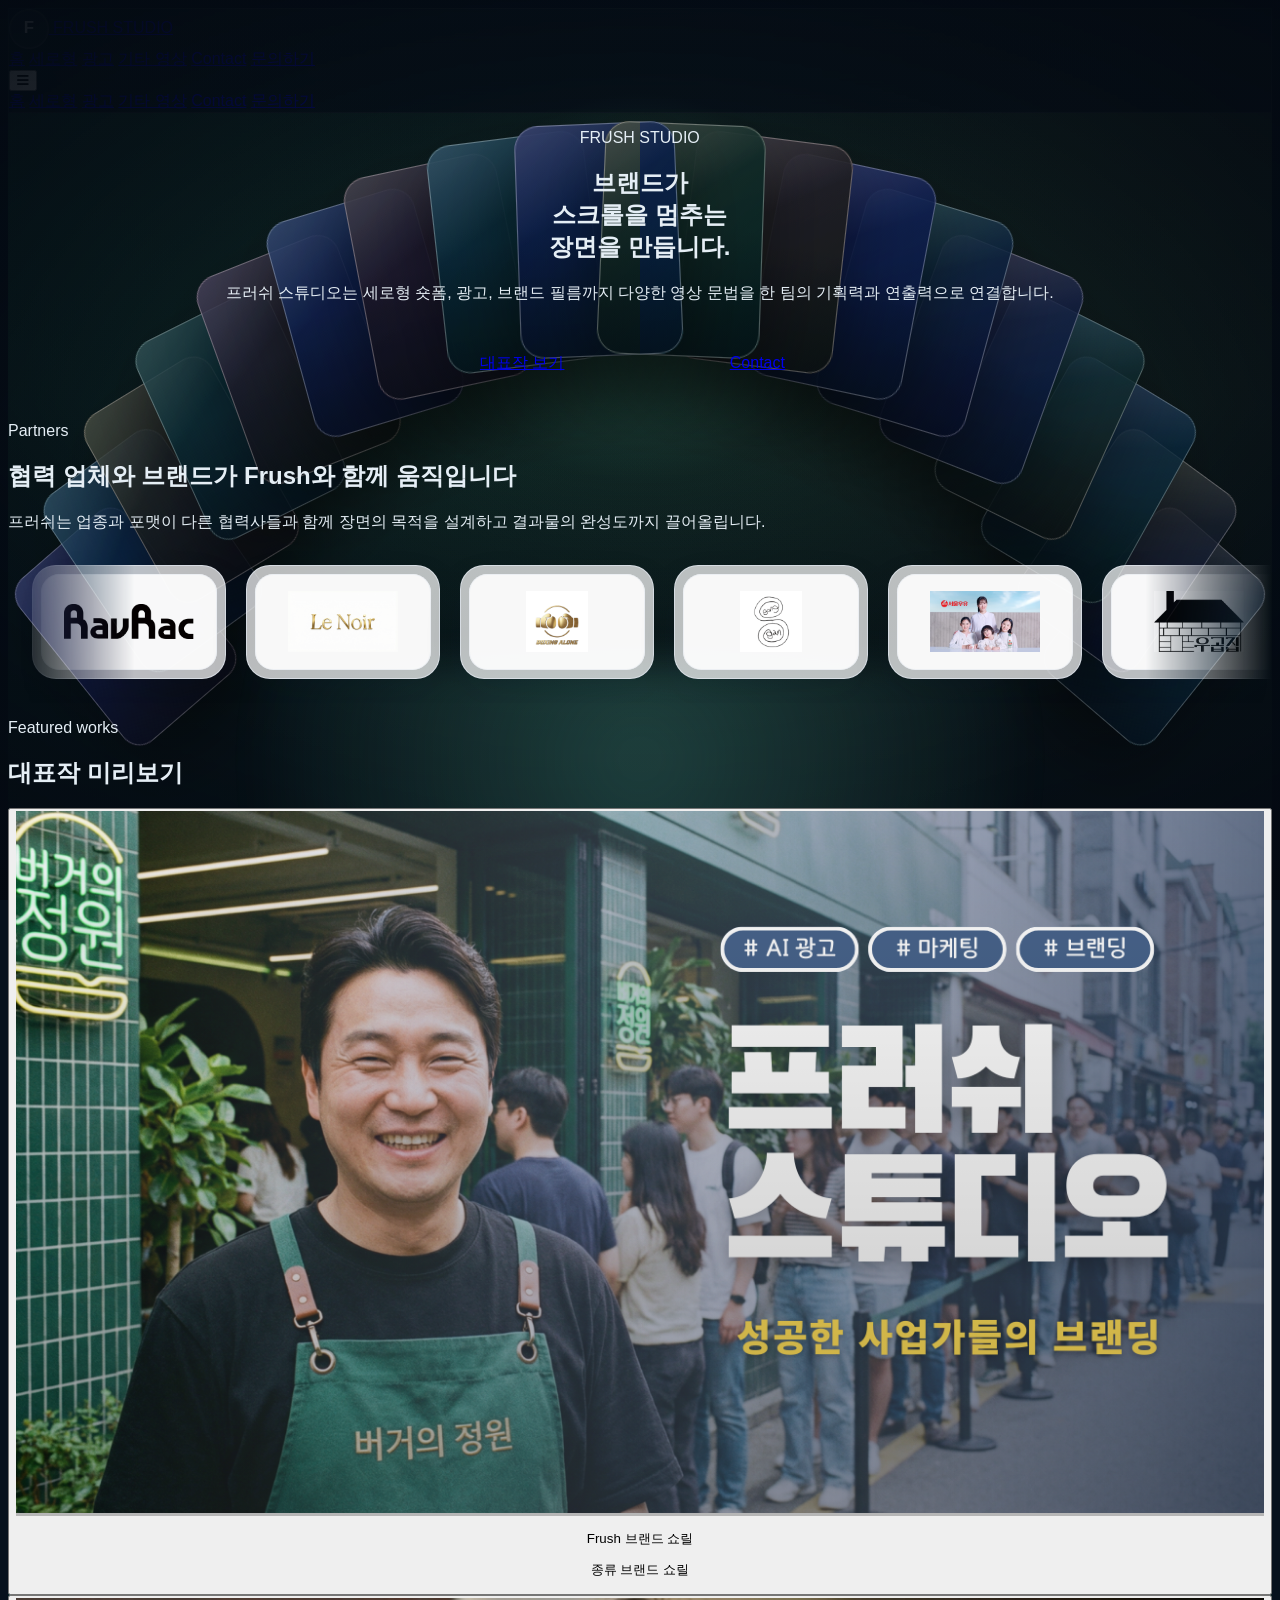
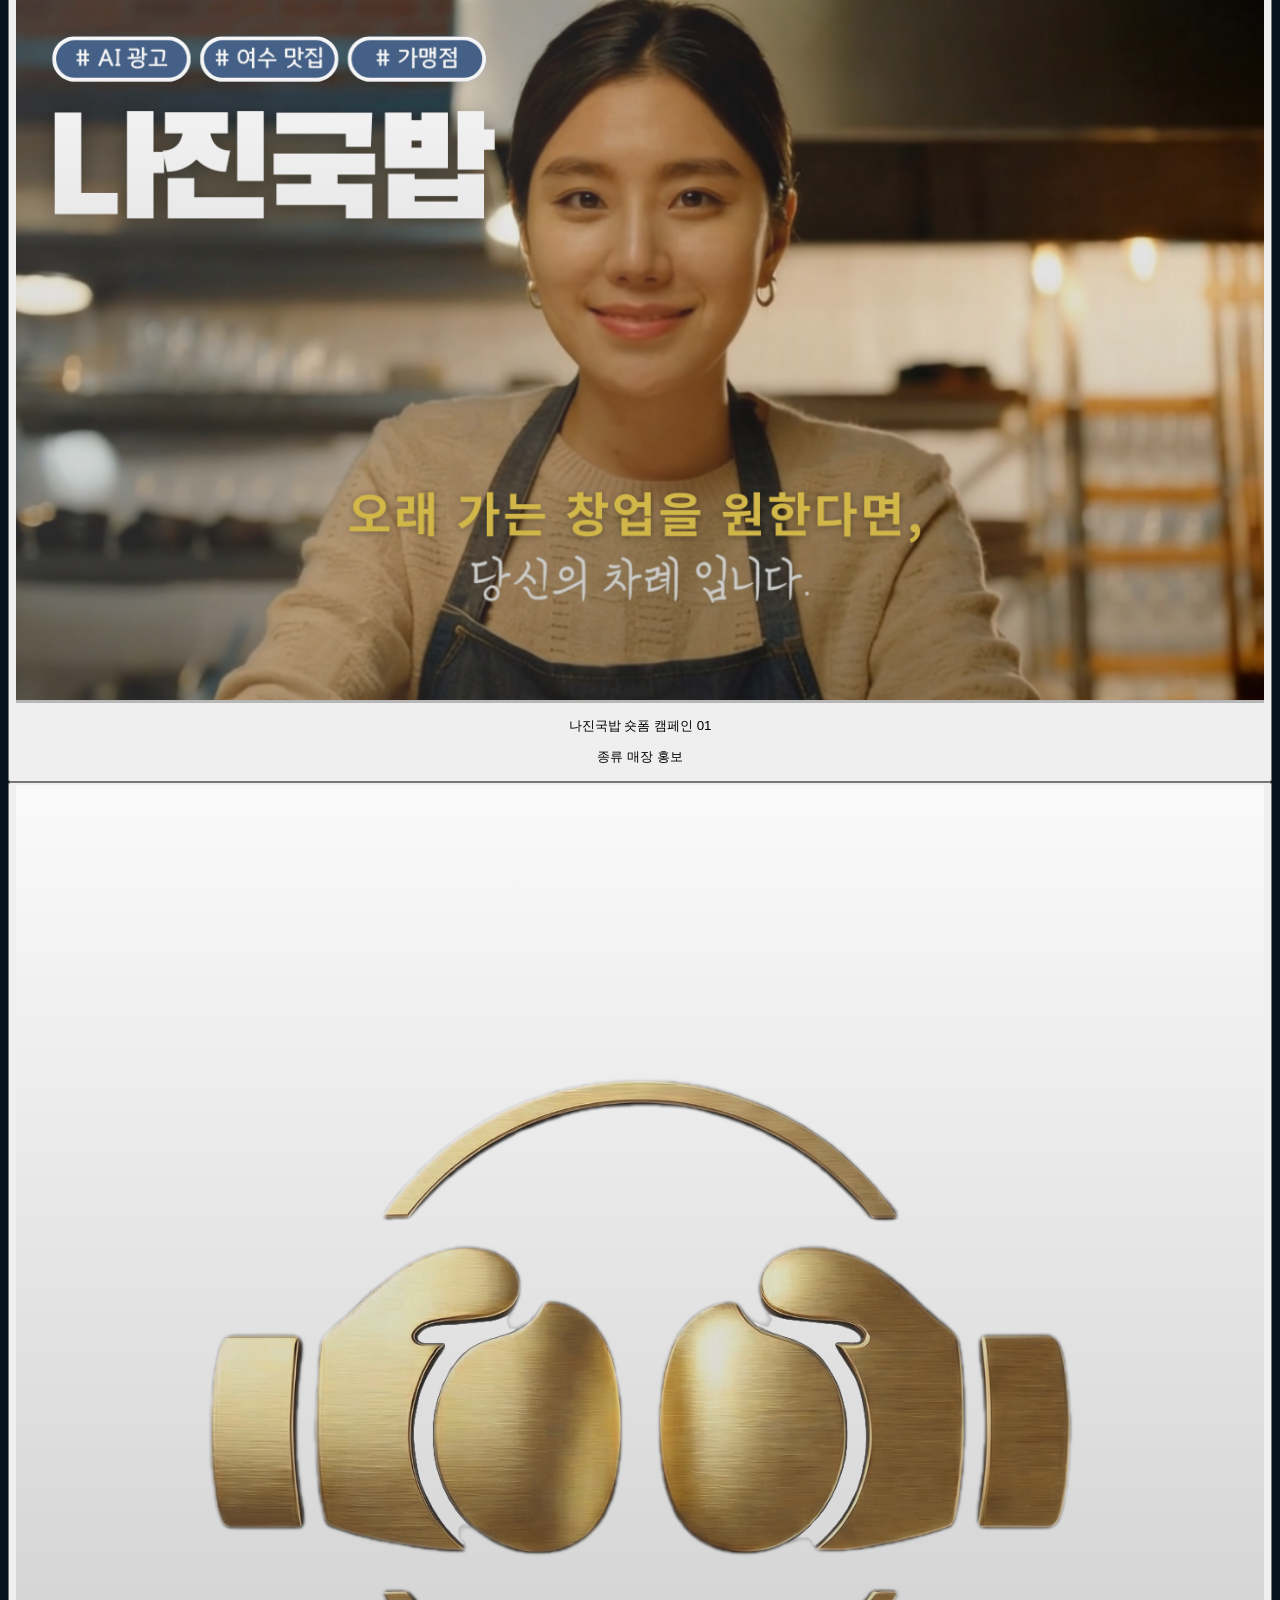
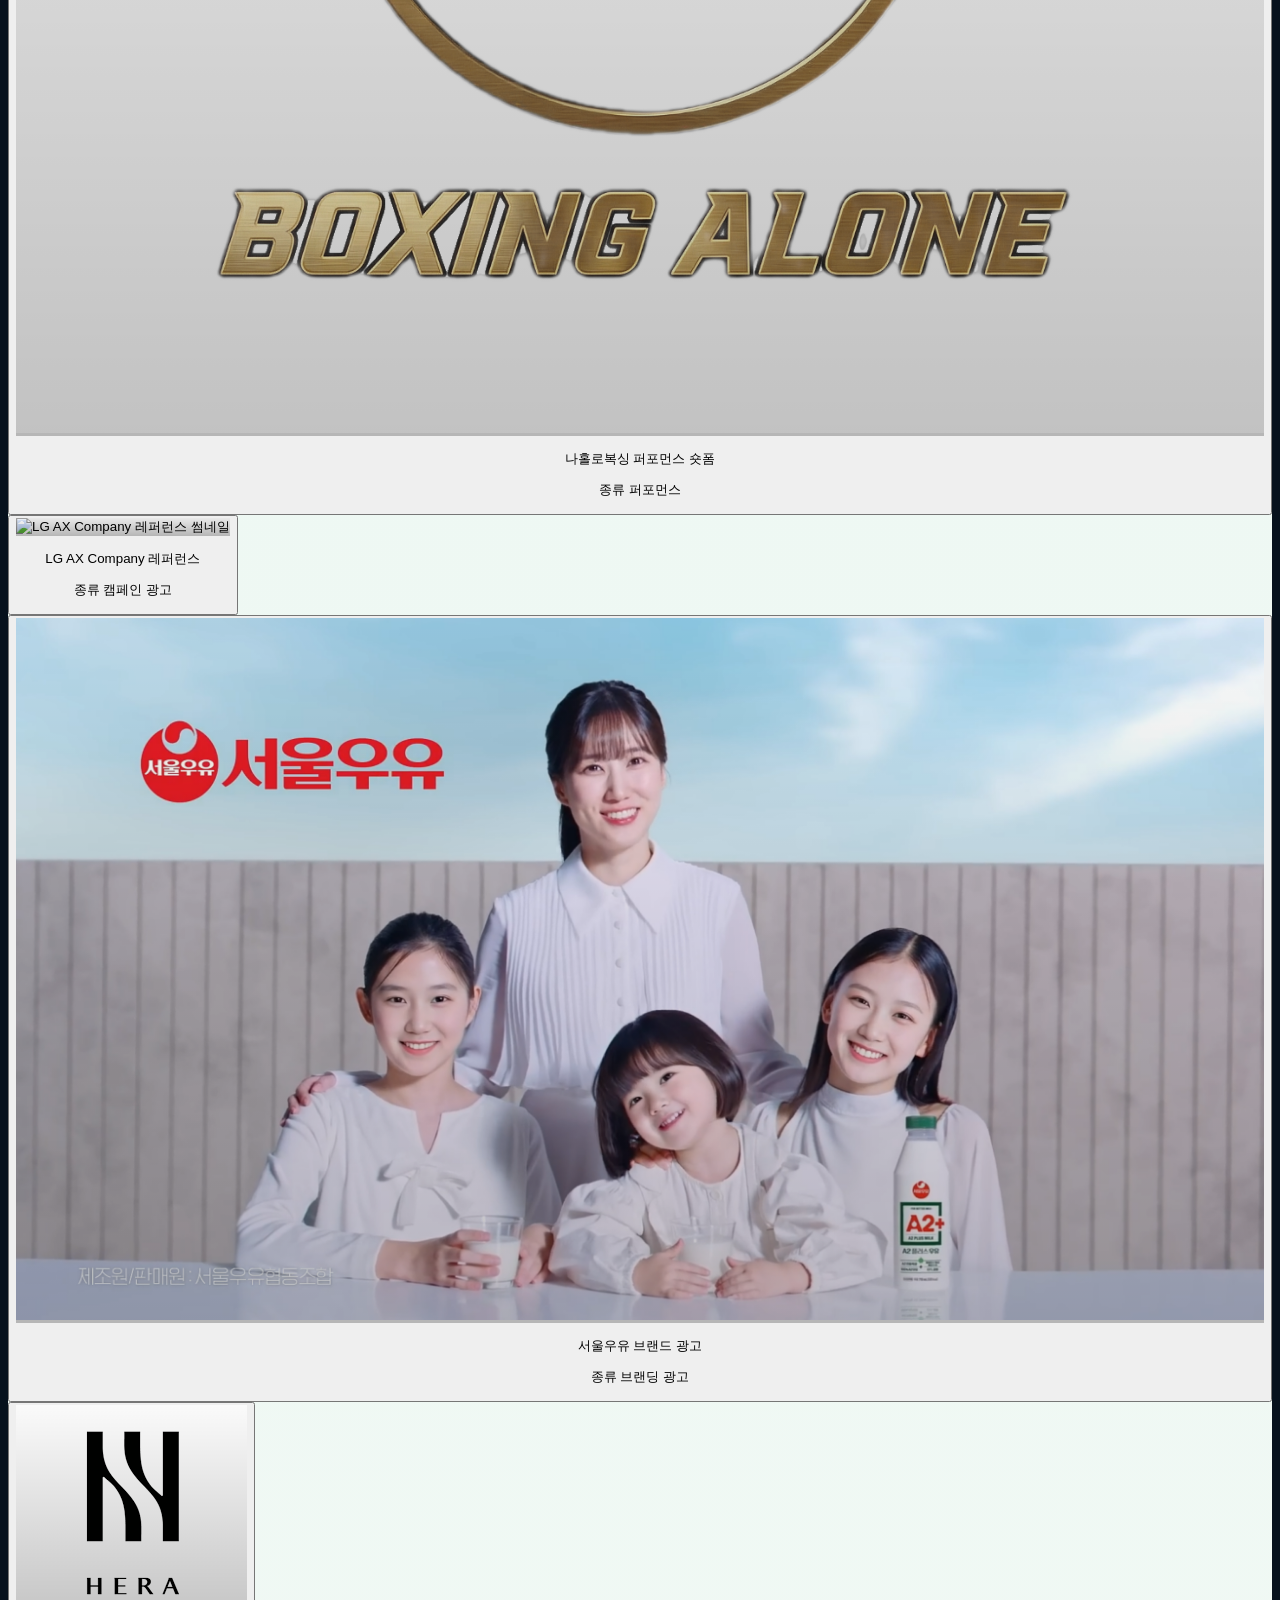
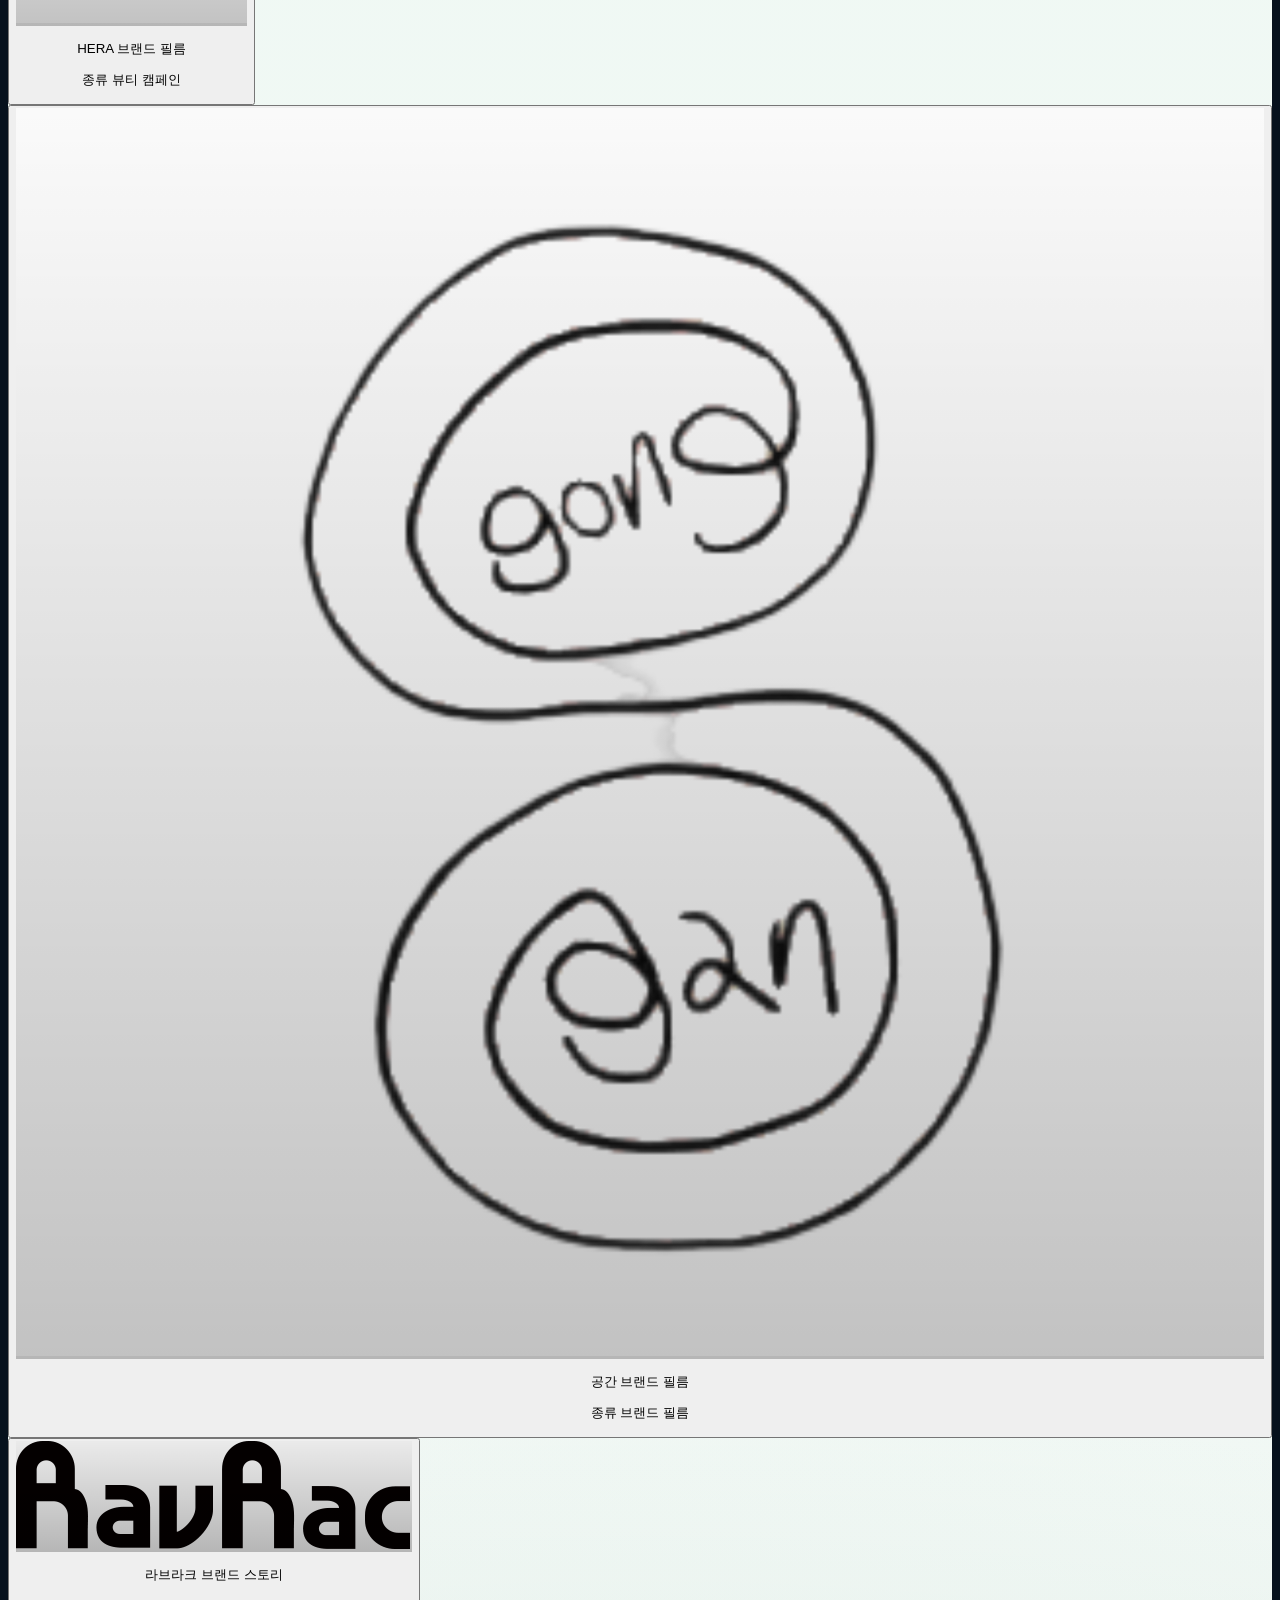
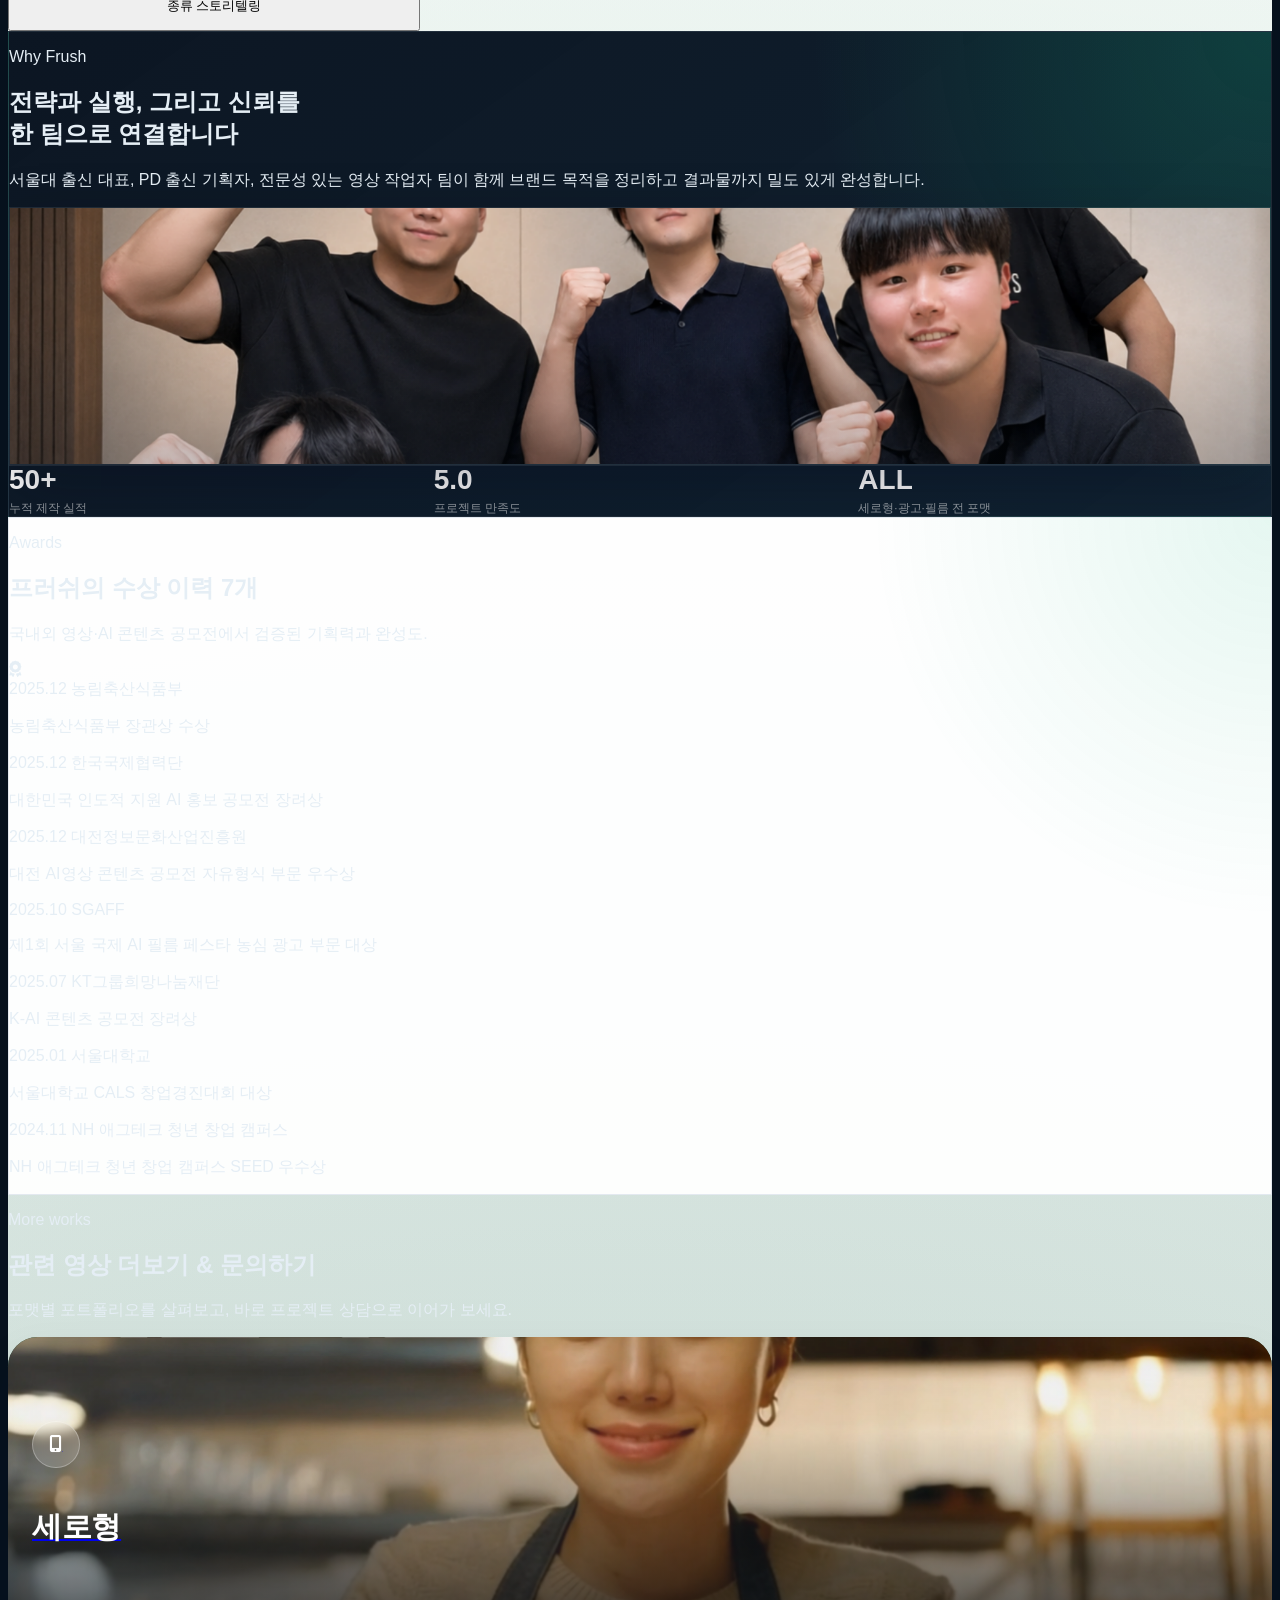
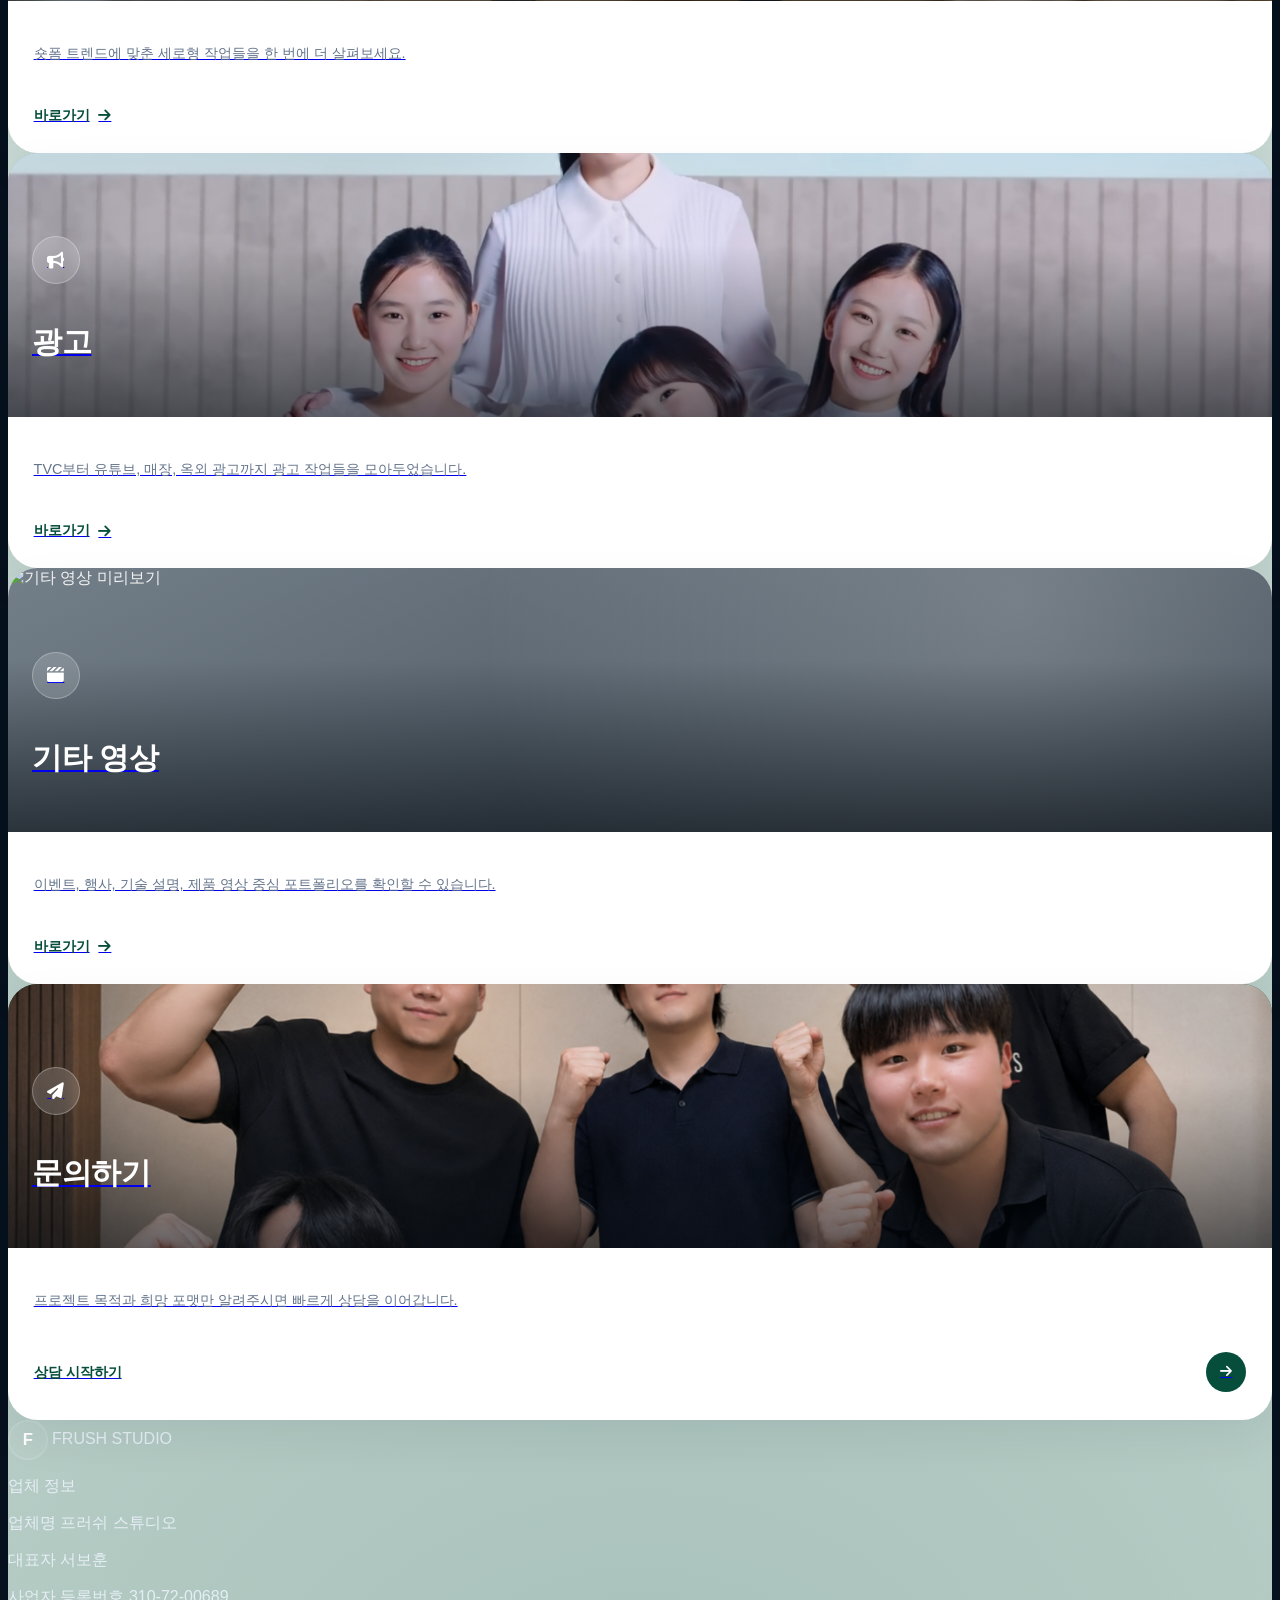
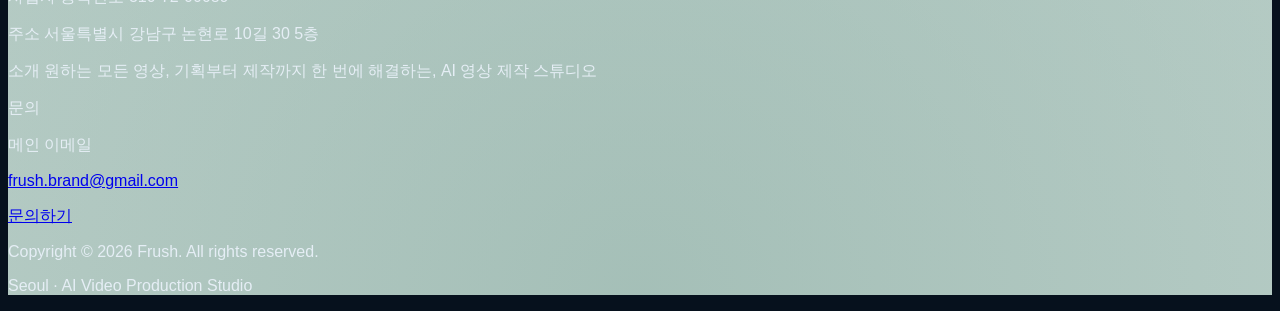
==== commit de05f450: "홈 히어로 아치 위치·하단 섹션 이미지·문구 정리 - 히어로 아치 카드를 섹션 상단 기준으로 고정 배치해 가변 뷰포트(와이드/짧은   화면)에서도 항상 내비게이션 아래에 위치하도록" ====
--- a/index.html
+++ b/index.html
@@ -25,7 +25,7 @@
   <div id="site-header"></div>
 
   <main>
-    <section class="hero-section relative overflow-hidden px-4 pb-20 pt-32 sm:px-6 sm:pb-24 sm:pt-36 lg:px-8 lg:pb-28 lg:pt-40">
+    <section class="hero-section relative flex min-h-screen items-center overflow-hidden px-4 pb-16 pt-28 sm:px-6 sm:pb-20 sm:pt-32 lg:px-8 lg:pb-24 lg:pt-36">
       <div class="absolute inset-0 bg-grid hero-grid opacity-20"></div>
       <div class="hero-backdrop hero-backdrop--full" id="stacked-panels-scene">
         <div class="hero-noise pointer-events-none absolute inset-0 z-[1] opacity-[0.08]"></div>
@@ -33,7 +33,7 @@
           <div class="stacked-panels-scene" id="stacked-panels-container"></div>
         </div>
       </div>
-      <div class="relative z-10 mx-auto max-w-7xl">
+      <div class="relative z-10 mx-auto w-full max-w-7xl">
         <div class="hero-stage hero-stage-home">
           <div class="hero-surface">
             <div class="hero-content-shell hero-content-shell--center px-6 py-8 sm:px-10 lg:px-16">
@@ -89,8 +89,7 @@
       </div>
     </section>
 
-    <section class="relative overflow-hidden border-t border-slate-200/70 bg-[linear-gradient(180deg,#f7faf8_0%,#eef7f1_100%)] py-24 text-brand-text sm:py-28 lg:py-32">
-      <div class="pointer-events-none absolute inset-x-0 top-0 h-24 bg-[radial-gradient(circle_at_top,rgba(16,185,129,0.14),transparent_68%)]"></div>
+    <section class="relative overflow-hidden bg-[#e7f0ea] py-24 text-brand-text sm:py-28 lg:py-32">
       <div class="mx-auto max-w-7xl px-4 sm:px-6 lg:px-8">
         <div class="mb-10 max-w-2xl reveal" data-reveal>
           <p class="text-sm font-semibold uppercase tracking-[0.22em] text-brand-main">More works</p>
@@ -100,6 +99,7 @@
         <div class="grid gap-5 sm:grid-cols-2 lg:grid-cols-4">
           <a href="vertical.html" class="more-card group reveal" data-reveal>
             <div class="more-card__media more-card__media--vertical">
+              <img class="more-card__img" src="Image_Storage/나진국밥_썸네일.png" alt="세로형 영상 미리보기" loading="lazy">
               <span class="more-card__icon"><i class="fas fa-mobile-screen-button"></i></span>
               <h3 class="more-card__title">세로형</h3>
             </div>
@@ -110,6 +110,7 @@
           </a>
           <a href="ads.html" class="more-card group reveal" data-reveal>
             <div class="more-card__media more-card__media--ads">
+              <img class="more-card__img" src="Images/서울우유 광고.png" alt="광고 영상 미리보기" loading="lazy">
               <span class="more-card__icon"><i class="fas fa-bullhorn"></i></span>
               <h3 class="more-card__title">광고</h3>
             </div>
@@ -120,6 +121,7 @@
           </a>
           <a href="others.html" class="more-card group reveal" data-reveal>
             <div class="more-card__media more-card__media--others">
+              <img class="more-card__img" src="Images/프러쉬매장.png" alt="기타 영상 미리보기" loading="lazy">
               <span class="more-card__icon"><i class="fas fa-clapperboard"></i></span>
               <h3 class="more-card__title">기타 영상</h3>
             </div>
@@ -130,6 +132,7 @@
           </a>
           <a href="contact.html" class="more-card group reveal" data-reveal>
             <div class="more-card__media more-card__media--contact">
+              <img class="more-card__img" src="Images/5인 단체사진_프러쉬.png" alt="문의하기" loading="lazy">
               <span class="more-card__icon"><i class="fas fa-paper-plane"></i></span>
               <h3 class="more-card__title">문의하기</h3>
             </div>
--- a/styles/site.css
+++ b/styles/site.css
@@ -73,20 +73,20 @@
 
 .hero-stage-home {
   position: relative;
-  min-height: calc(100vh - 7rem);
-  padding: 1rem 0 3rem;
+  min-height: auto;
+  padding: 0;
 }
 
 .hero-surface {
   position: relative;
-  min-height: calc(100vh - 10rem);
+  min-height: auto;
 }
 
 .hero-content-shell {
   position: relative;
   z-index: 2;
   display: grid;
-  min-height: calc(100vh - 12rem);
+  min-height: auto;
   align-items: center;
 }
 
@@ -223,7 +223,7 @@
 .stacked-panel {
   position: absolute;
   left: 50%;
-  top: 50%;
+  top: 0;
   overflow: hidden;
   border-radius: 1.4rem;
   transform-origin: center center;
@@ -709,7 +709,19 @@
   content: '';
   position: absolute;
   inset: 0;
-  background: linear-gradient(180deg, rgba(2, 8, 14, 0) 35%, rgba(2, 8, 14, 0.45) 100%);
+  z-index: 0;
+  background: linear-gradient(180deg, rgba(2, 8, 14, 0.05) 35%, rgba(2, 8, 14, 0.6) 100%);
+}
+
+/* Card cover image. Drop a real file in via the matching <img class="more-card__img">
+   in index.html; the gradient + icon/title stay layered on top for legibility. */
+.more-card__img {
+  position: absolute;
+  inset: 0;
+  z-index: 0;
+  height: 100%;
+  width: 100%;
+  object-fit: cover;
 }
 
 .more-card__media--vertical {
@@ -817,6 +829,506 @@
   transform: translateX(4px);
 }
 
+/* ============ Subpage hero showcases ============ */
+.subhero-headline {
+  font-size: clamp(2.1rem, 4vw, 3.4rem);
+  font-weight: 700;
+  line-height: 1.14;
+  letter-spacing: -0.01em;
+  color: #ffffff;
+}
+
+/* Feature spec boxes (vertical page) */
+.spec-grid {
+  display: grid;
+  grid-template-columns: repeat(4, 1fr);
+  gap: 0.75rem;
+}
+
+.spec-item {
+  display: flex;
+  flex-direction: column;
+  align-items: center;
+  gap: 0.7rem;
+  border-radius: 1.1rem;
+  border: 1px solid rgba(255, 255, 255, 0.08);
+  background: rgba(255, 255, 255, 0.04);
+  padding: 1.15rem 0.6rem;
+  text-align: center;
+}
+
+.spec-item__icon {
+  display: inline-flex;
+  height: 2.4rem;
+  width: 2.4rem;
+  align-items: center;
+  justify-content: center;
+  border-radius: 9999px;
+  border: 1px solid rgba(16, 185, 129, 0.4);
+  background: rgba(16, 185, 129, 0.08);
+  color: var(--brand-main);
+  font-size: 0.95rem;
+}
+
+.spec-item__label {
+  font-size: 0.82rem;
+  font-weight: 600;
+  color: rgba(255, 255, 255, 0.82);
+}
+
+/* Inline tag chips (others page) */
+.tag-row {
+  display: flex;
+  flex-wrap: wrap;
+  gap: 0.6rem;
+}
+
+.tag-chip {
+  display: inline-flex;
+  align-items: center;
+  gap: 0.5rem;
+  border-radius: 9999px;
+  border: 1px solid rgba(255, 255, 255, 0.14);
+  background: rgba(255, 255, 255, 0.04);
+  padding: 0.6rem 1.05rem;
+  font-size: 0.85rem;
+  font-weight: 600;
+  color: rgba(255, 255, 255, 0.84);
+}
+
+.tag-chip i {
+  color: var(--brand-main);
+}
+
+.hero-note {
+  display: inline-flex;
+  align-items: center;
+  gap: 0.6rem;
+  font-size: 0.9rem;
+  color: rgba(255, 255, 255, 0.6);
+}
+
+.hero-note i {
+  color: var(--brand-main);
+}
+
+/* Phone duo (vertical page) */
+.phone-duo {
+  display: grid;
+  grid-template-columns: repeat(2, 1fr);
+  gap: 1rem;
+}
+
+.phone-card {
+  position: relative;
+  aspect-ratio: 9 / 16;
+  overflow: hidden;
+  border-radius: 1.6rem;
+  border: 1px solid rgba(255, 255, 255, 0.12);
+  background: #0a1620;
+  box-shadow: 0 30px 70px rgba(0, 0, 0, 0.45);
+}
+
+.phone-card--lift {
+  transform: translateY(-1.4rem);
+}
+
+.phone-card__media {
+  position: absolute;
+  inset: 0;
+  height: 100%;
+  width: 100%;
+  object-fit: cover;
+}
+
+.phone-card::after {
+  content: '';
+  position: absolute;
+  inset: 0;
+  background: linear-gradient(180deg, rgba(2, 8, 14, 0.5) 0%, rgba(2, 8, 14, 0) 24%, rgba(2, 8, 14, 0) 52%, rgba(2, 8, 14, 0.88) 100%);
+}
+
+.phone-card__top,
+.phone-card__actions,
+.phone-card__bottom {
+  position: absolute;
+  z-index: 1;
+  color: #ffffff;
+}
+
+.phone-card__top {
+  top: 0;
+  left: 0;
+  right: 0;
+  display: flex;
+  align-items: center;
+  gap: 0.5rem;
+  padding: 0.85rem;
+}
+
+.phone-card__avatar {
+  display: inline-flex;
+  height: 1.7rem;
+  width: 1.7rem;
+  align-items: center;
+  justify-content: center;
+  border-radius: 9999px;
+  background: var(--brand-main);
+  font-size: 0.72rem;
+  font-weight: 800;
+}
+
+.phone-card__id {
+  display: flex;
+  flex-direction: column;
+  line-height: 1.25;
+}
+
+.phone-card__id strong {
+  font-size: 0.72rem;
+}
+
+.phone-card__id span {
+  font-size: 0.62rem;
+  color: rgba(255, 255, 255, 0.72);
+}
+
+.phone-card__more {
+  margin-left: auto;
+  font-size: 0.8rem;
+  opacity: 0.85;
+}
+
+.phone-card__actions {
+  right: 0.7rem;
+  bottom: 6rem;
+  display: flex;
+  flex-direction: column;
+  align-items: center;
+  gap: 0.95rem;
+  font-size: 0.6rem;
+}
+
+.phone-card__actions span {
+  display: flex;
+  flex-direction: column;
+  align-items: center;
+  gap: 0.25rem;
+}
+
+.phone-card__actions i {
+  font-size: 0.95rem;
+}
+
+.phone-card__bottom {
+  left: 0;
+  right: 0;
+  bottom: 0;
+  padding: 0.9rem;
+}
+
+.phone-card__bottom p {
+  font-size: 0.72rem;
+  font-weight: 600;
+  line-height: 1.5;
+}
+
+.phone-card__cta {
+  display: inline-block;
+  margin-top: 0.55rem;
+  border-radius: 9999px;
+  background: rgba(255, 255, 255, 0.18);
+  padding: 0.25rem 0.75rem;
+  font-size: 0.62rem;
+}
+
+.phone-card__progress {
+  margin-top: 0.75rem;
+  height: 3px;
+  border-radius: 9999px;
+  background: rgba(255, 255, 255, 0.28);
+  overflow: hidden;
+}
+
+.phone-card__progress span {
+  display: block;
+  height: 100%;
+  width: 30%;
+  background: var(--brand-main);
+}
+
+.phone-card__time {
+  margin-top: 0.4rem;
+  text-align: right;
+  font-size: 0.58rem;
+  color: rgba(255, 255, 255, 0.72);
+}
+
+/* Ads showcase */
+.ad-stack {
+  display: grid;
+  gap: 1rem;
+}
+
+.ad-feature {
+  position: relative;
+  display: block;
+  width: 100%;
+  aspect-ratio: 16 / 9;
+  overflow: hidden;
+  border-radius: 1.5rem;
+  border: 1px solid rgba(255, 255, 255, 0.12);
+  box-shadow: 0 30px 70px rgba(0, 0, 0, 0.4);
+  cursor: pointer;
+}
+
+.ad-feature__media,
+.ad-thumb__media,
+.film-showcase__media {
+  position: absolute;
+  inset: 0;
+  height: 100%;
+  width: 100%;
+  object-fit: cover;
+}
+
+.ad-feature::after {
+  content: '';
+  position: absolute;
+  inset: 0;
+  background: linear-gradient(90deg, rgba(2, 8, 14, 0.85) 0%, rgba(2, 8, 14, 0.35) 52%, rgba(2, 8, 14, 0.12) 100%);
+}
+
+.ad-feature__copy {
+  position: absolute;
+  z-index: 1;
+  left: 1.5rem;
+  top: 50%;
+  transform: translateY(-55%);
+  max-width: 58%;
+  color: #ffffff;
+}
+
+.ad-feature__copy p {
+  font-size: clamp(0.95rem, 1.4vw, 1.25rem);
+  font-weight: 600;
+  line-height: 1.5;
+}
+
+.ad-feature__copy span {
+  display: block;
+  margin-top: 0.7rem;
+  font-size: 0.72rem;
+  letter-spacing: 0.18em;
+  color: rgba(255, 255, 255, 0.7);
+}
+
+.ad-feature__label {
+  position: absolute;
+  z-index: 1;
+  left: 1.5rem;
+  bottom: 1.1rem;
+  font-size: 0.74rem;
+  letter-spacing: 0.12em;
+  color: rgba(255, 255, 255, 0.82);
+}
+
+.play-btn {
+  position: absolute;
+  z-index: 2;
+  top: 50%;
+  left: 50%;
+  transform: translate(-50%, -50%);
+  display: inline-flex;
+  height: 3.4rem;
+  width: 3.4rem;
+  align-items: center;
+  justify-content: center;
+  border-radius: 9999px;
+  border: 1px solid rgba(255, 255, 255, 0.55);
+  background: rgba(255, 255, 255, 0.18);
+  color: #ffffff;
+  backdrop-filter: blur(6px);
+  transition: transform 0.3s ease, background 0.3s ease;
+}
+
+.ad-feature:hover .play-btn,
+.film-showcase:hover .play-btn {
+  transform: translate(-50%, -50%) scale(1.08);
+  background: rgba(16, 185, 129, 0.6);
+}
+
+.play-btn--sm {
+  height: 2.4rem;
+  width: 2.4rem;
+  font-size: 0.78rem;
+}
+
+.ad-thumbs {
+  display: grid;
+  grid-template-columns: repeat(3, 1fr);
+  gap: 1rem;
+}
+
+.ad-thumb {
+  position: relative;
+  display: block;
+  aspect-ratio: 4 / 3;
+  overflow: hidden;
+  border-radius: 1.1rem;
+  border: 1px solid rgba(255, 255, 255, 0.1);
+}
+
+.ad-thumb::after {
+  content: '';
+  position: absolute;
+  inset: 0;
+  background: linear-gradient(180deg, rgba(2, 8, 14, 0) 45%, rgba(2, 8, 14, 0.72) 100%);
+}
+
+.ad-thumb__label {
+  position: absolute;
+  z-index: 1;
+  left: 0.85rem;
+  bottom: 0.75rem;
+  font-size: 0.8rem;
+  font-weight: 600;
+  color: #ffffff;
+}
+
+/* Others / brand-film showcase */
+.film-showcase {
+  position: relative;
+  display: block;
+  width: 100%;
+  aspect-ratio: 16 / 10;
+  overflow: hidden;
+  border-radius: 1.6rem;
+  border: 1px solid rgba(255, 255, 255, 0.12);
+  box-shadow: 0 30px 70px rgba(0, 0, 0, 0.4);
+  cursor: pointer;
+}
+
+.film-showcase::after {
+  content: '';
+  position: absolute;
+  inset: 0;
+  background: linear-gradient(180deg, rgba(2, 8, 14, 0.55) 0%, rgba(2, 8, 14, 0.1) 40%, rgba(2, 8, 14, 0.85) 100%);
+}
+
+.film-showcase__eyebrow {
+  position: absolute;
+  z-index: 1;
+  top: 1.2rem;
+  left: 1.4rem;
+  font-size: 0.74rem;
+  letter-spacing: 0.18em;
+  color: rgba(255, 255, 255, 0.85);
+}
+
+.film-showcase__meta {
+  position: absolute;
+  z-index: 1;
+  top: 1.1rem;
+  right: 1.3rem;
+  display: flex;
+  align-items: center;
+  gap: 0.75rem;
+  font-size: 0.78rem;
+  color: rgba(255, 255, 255, 0.85);
+}
+
+.film-showcase__caption {
+  position: absolute;
+  z-index: 1;
+  left: 1.4rem;
+  bottom: 1.3rem;
+  color: #ffffff;
+}
+
+.film-showcase__caption strong {
+  font-size: 1.05rem;
+  font-weight: 700;
+}
+
+.film-showcase__caption span {
+  display: block;
+  margin-top: 0.3rem;
+  font-size: 0.72rem;
+  letter-spacing: 0.16em;
+  color: rgba(255, 255, 255, 0.72);
+}
+
+.film-showcase__play {
+  position: static;
+  transform: none;
+}
+
+.film-showcase:hover .film-showcase__play {
+  transform: none;
+  background: rgba(16, 185, 129, 0.6);
+}
+
+.film-showcase__nav {
+  position: absolute;
+  z-index: 2;
+  right: 1.3rem;
+  bottom: 1.3rem;
+  display: flex;
+  align-items: center;
+  gap: 0.8rem;
+  color: rgba(255, 255, 255, 0.8);
+}
+
+.film-showcase__arrow {
+  display: inline-flex;
+  height: 2rem;
+  width: 2rem;
+  align-items: center;
+  justify-content: center;
+  border-radius: 9999px;
+  border: 1px solid rgba(255, 255, 255, 0.35);
+  background: rgba(255, 255, 255, 0.12);
+  color: #ffffff;
+  font-size: 0.75rem;
+  transition: background 0.3s ease, transform 0.3s ease;
+}
+
+.film-showcase__arrow:hover {
+  background: rgba(16, 185, 129, 0.6);
+  transform: scale(1.08);
+}
+
+.film-showcase__dots {
+  display: flex;
+  gap: 0.3rem;
+}
+
+.film-showcase__dots i {
+  display: inline-block;
+  height: 2px;
+  width: 1.1rem;
+  border-radius: 9999px;
+  background: rgba(255, 255, 255, 0.35);
+  cursor: pointer;
+}
+
+.film-showcase__dots i.is-active {
+  background: var(--brand-main);
+}
+
+@media (max-width: 640px) {
+  .spec-grid {
+    grid-template-columns: repeat(2, 1fr);
+  }
+  .ad-thumbs {
+    grid-template-columns: repeat(3, 1fr);
+  }
+  .phone-card--lift {
+    transform: none;
+  }
+}
+
 .video-modal {
   position: fixed;
   inset: 0;
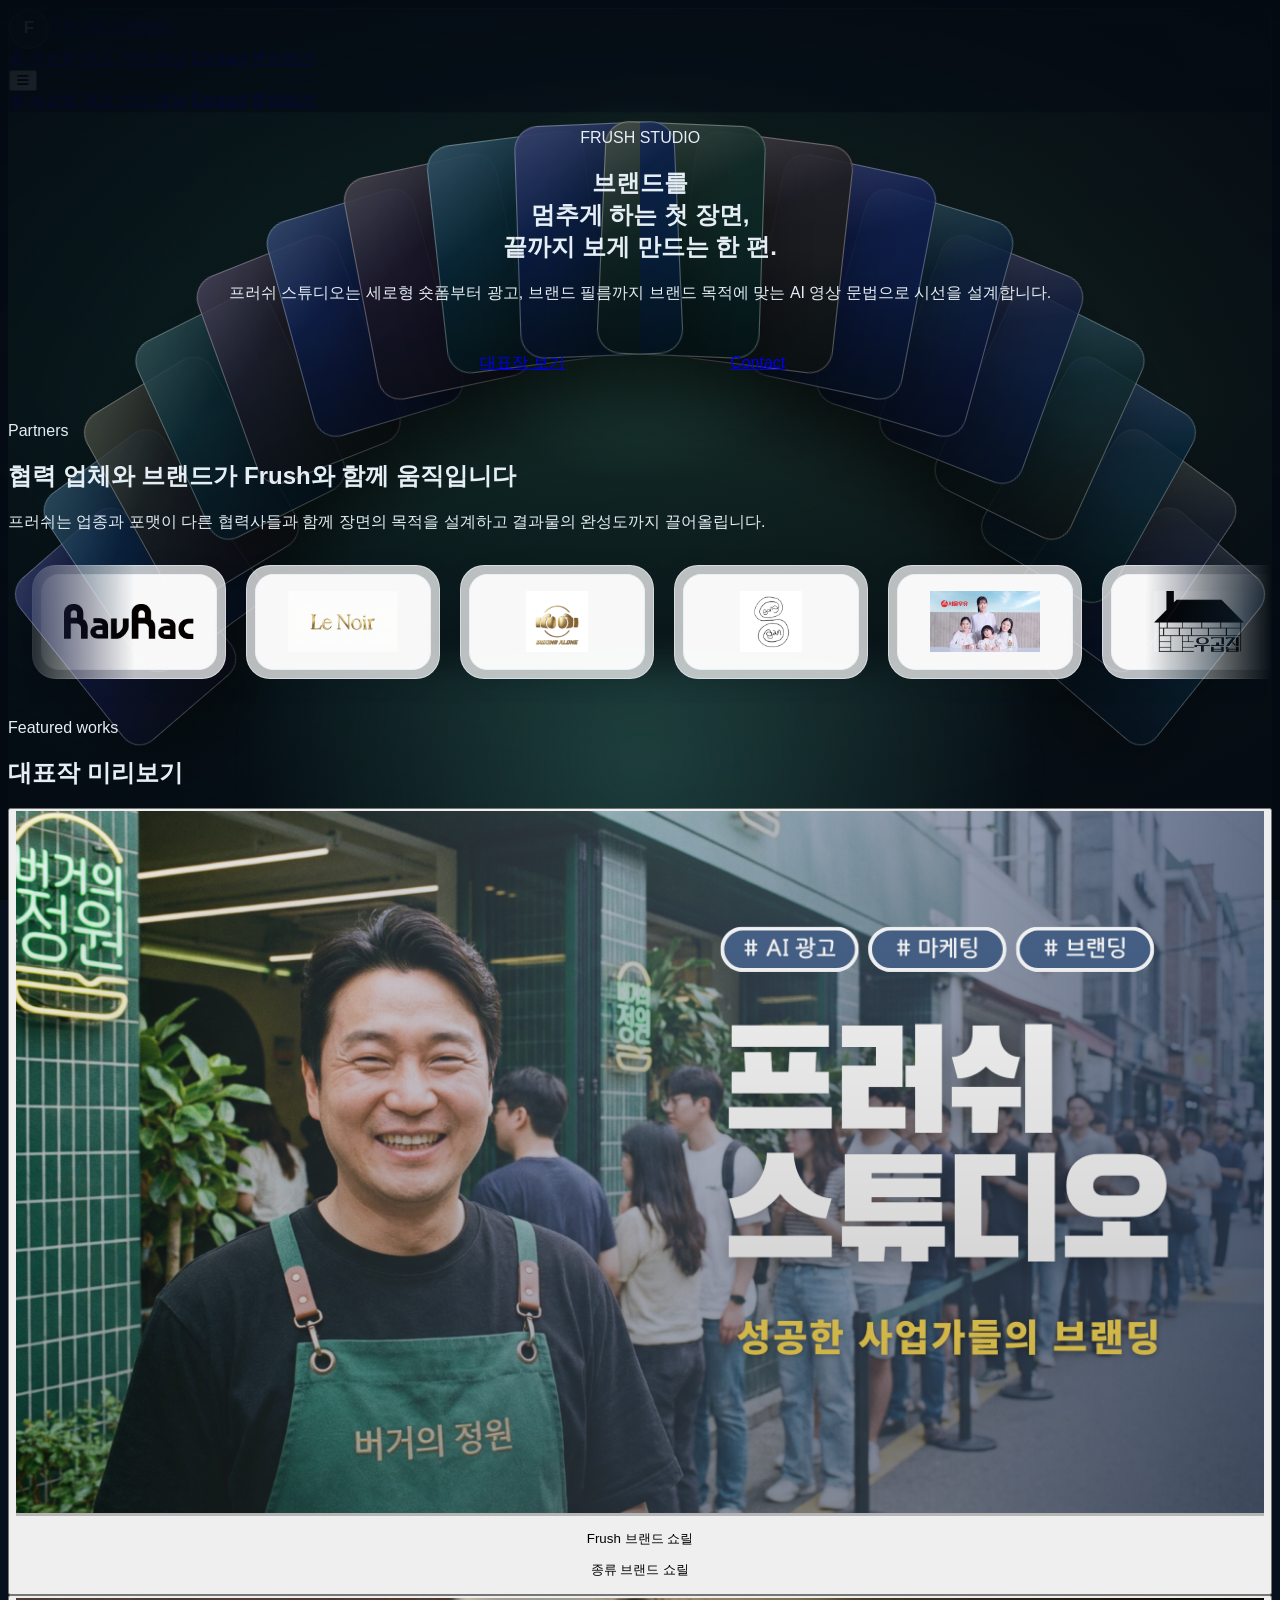
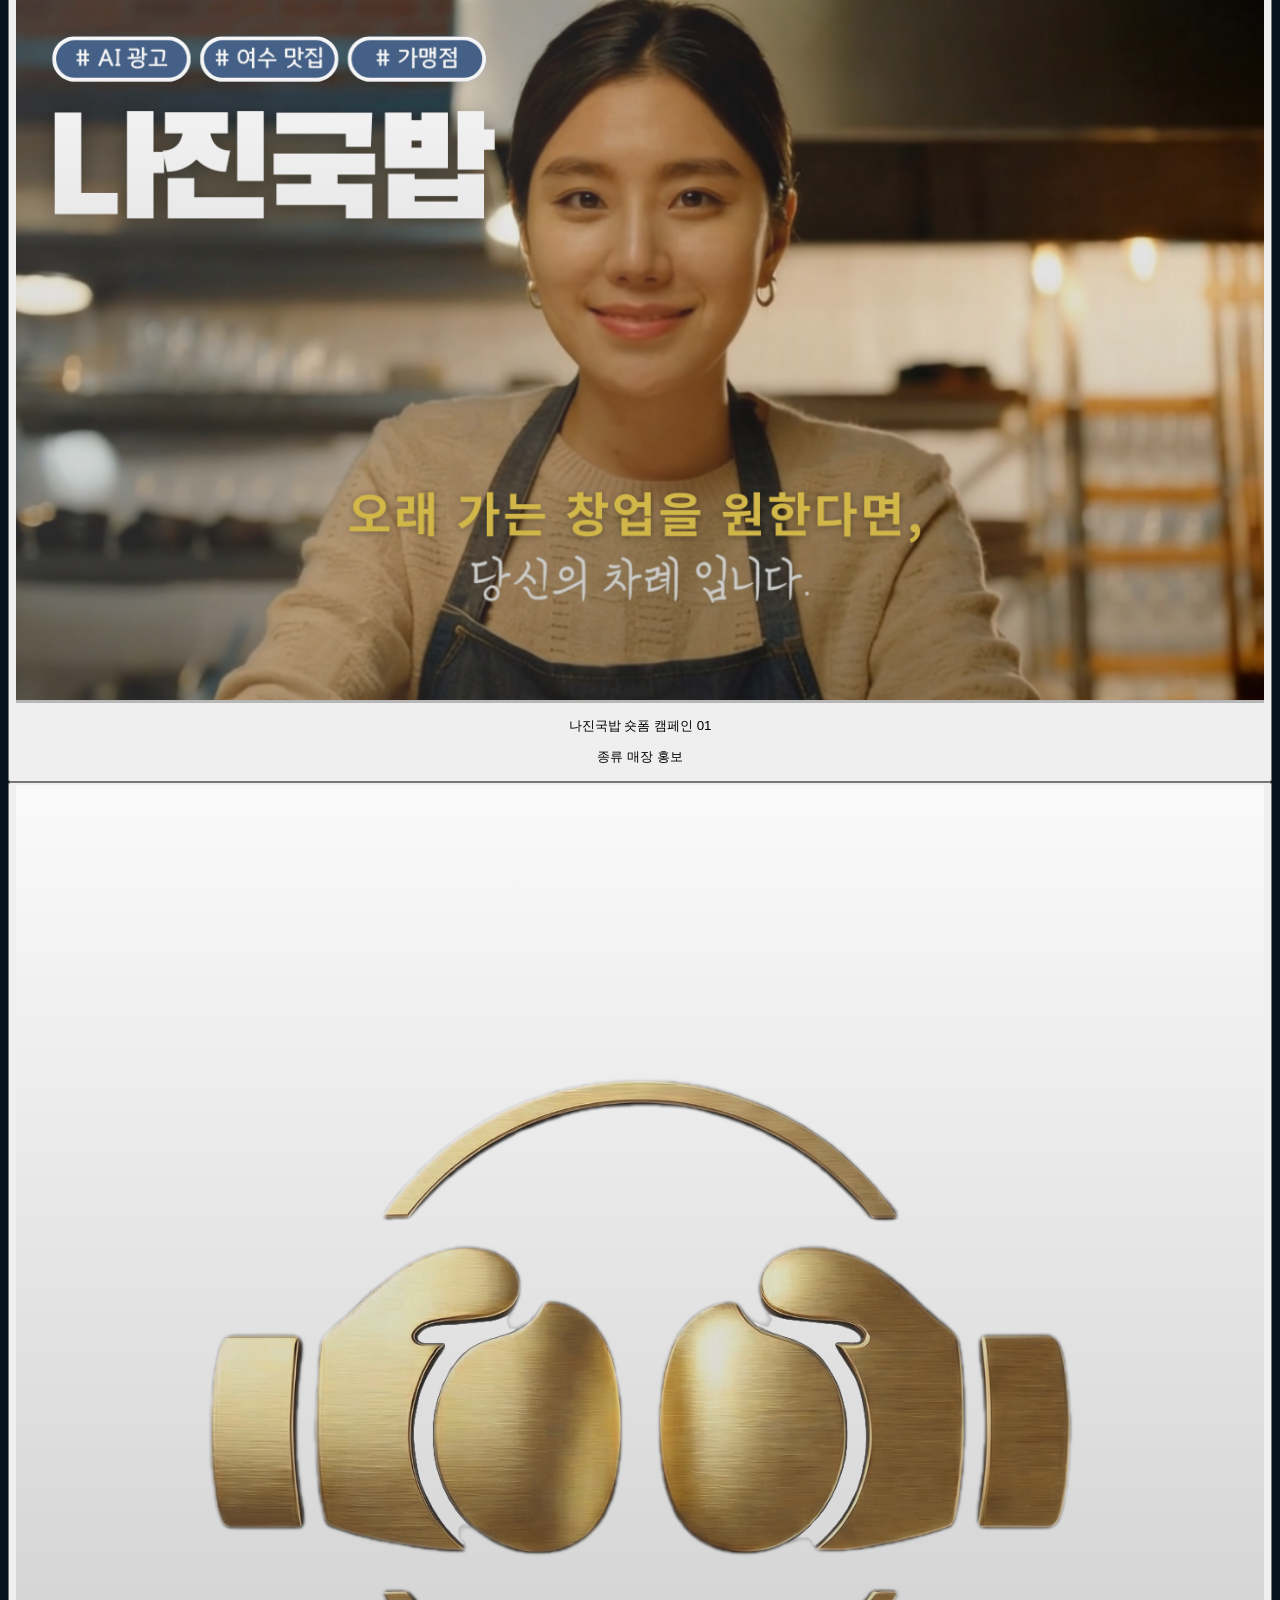
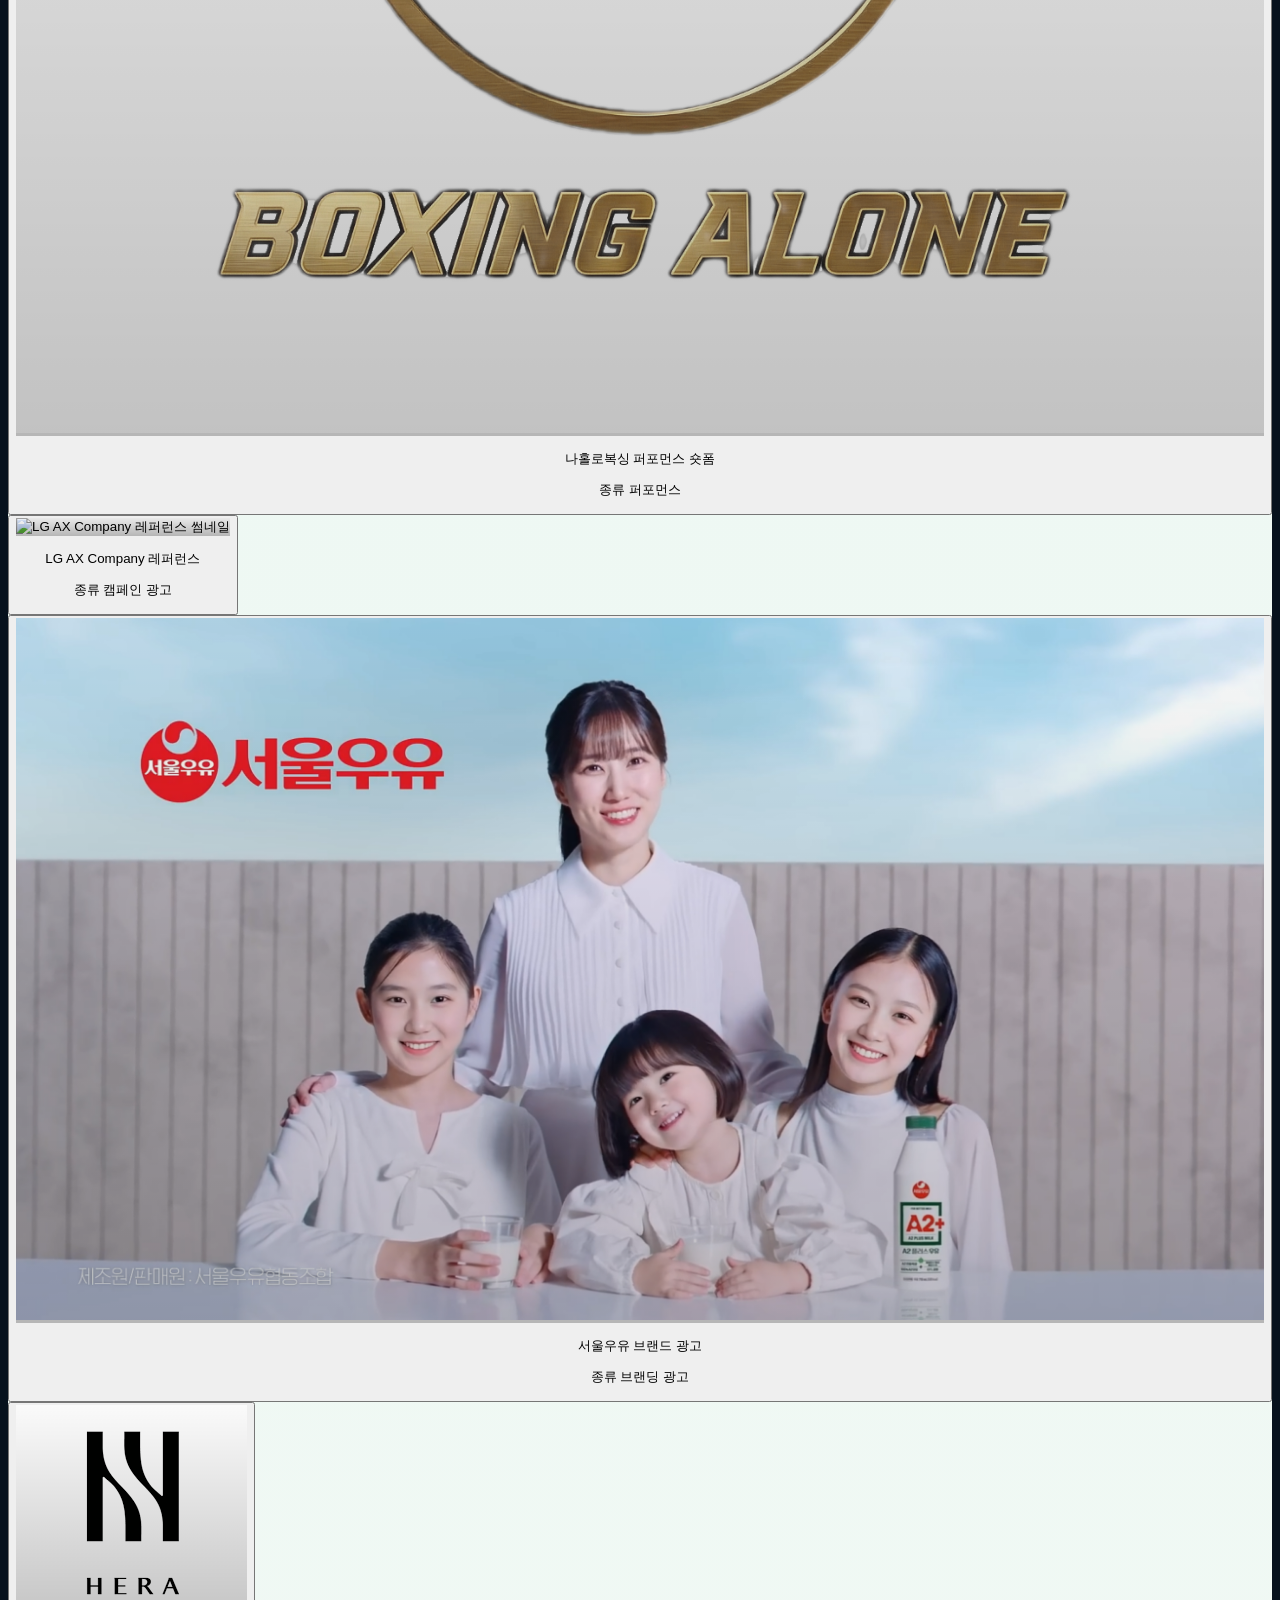
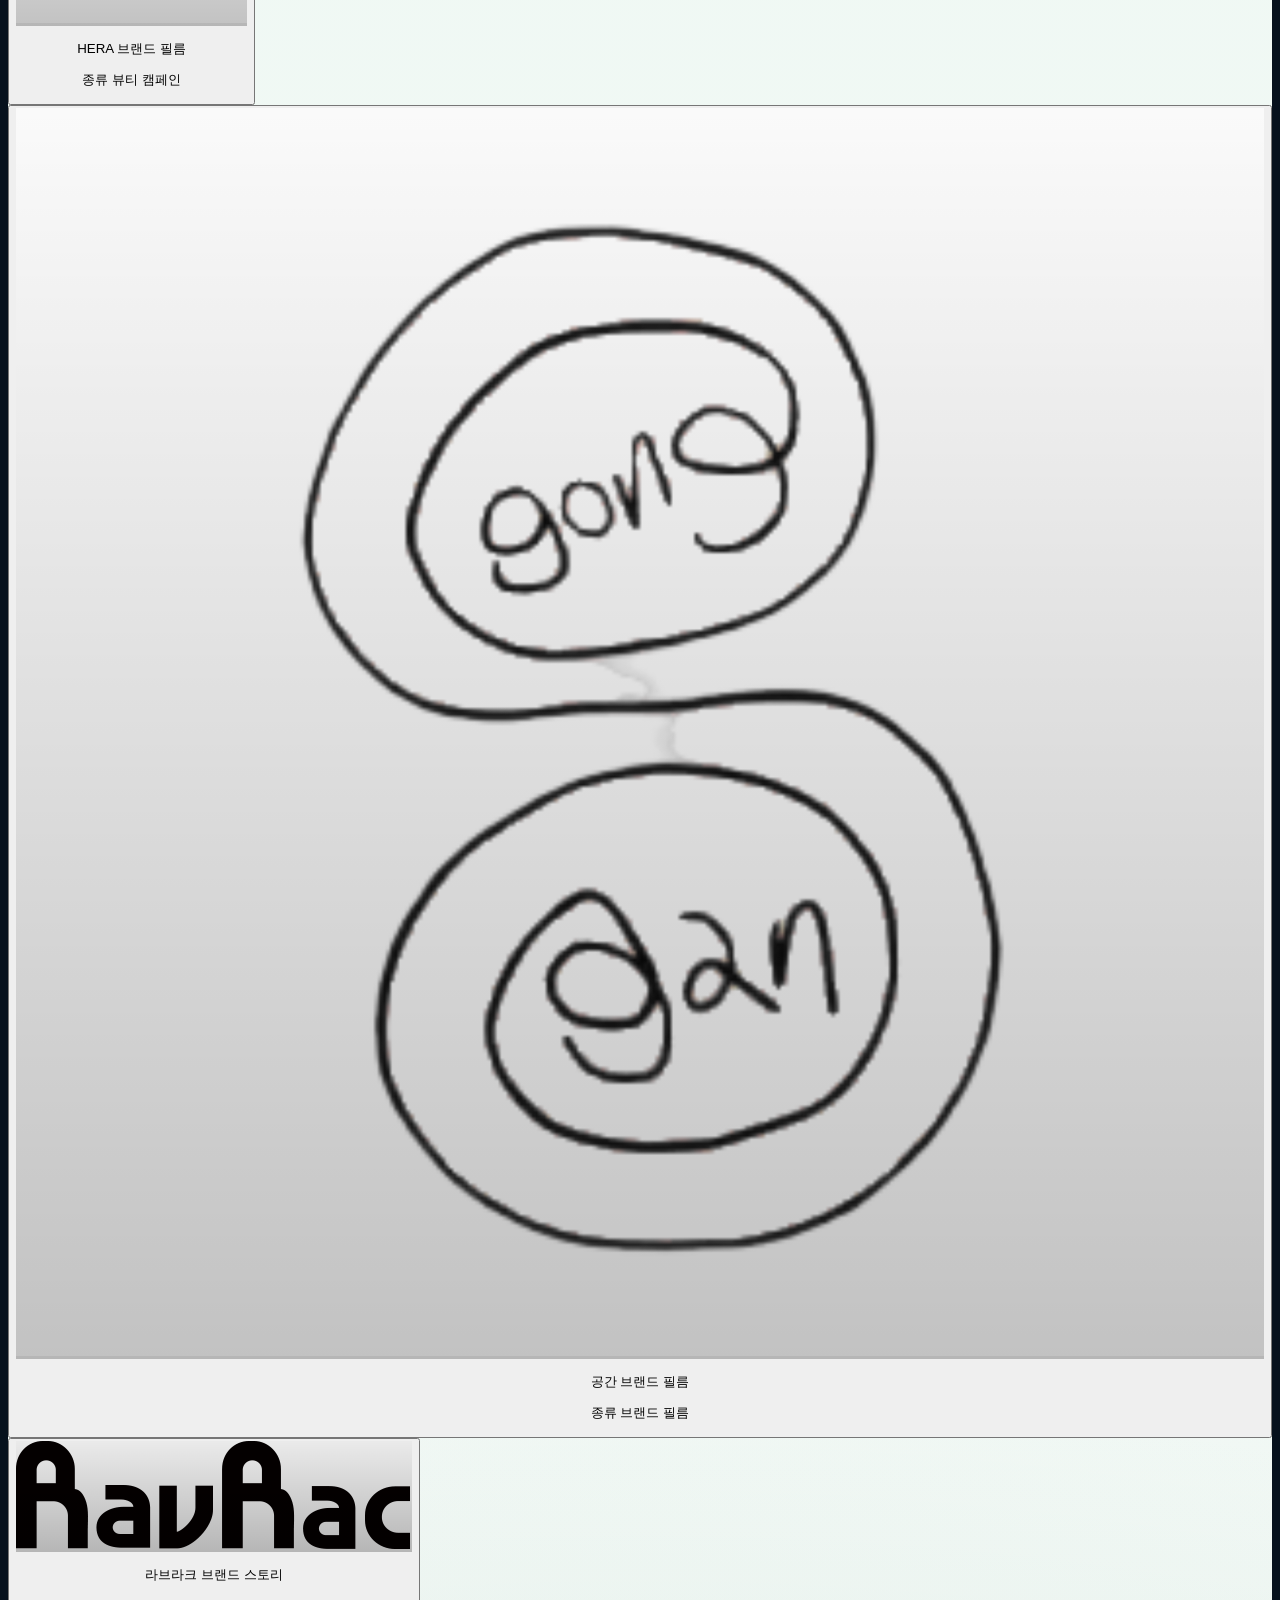
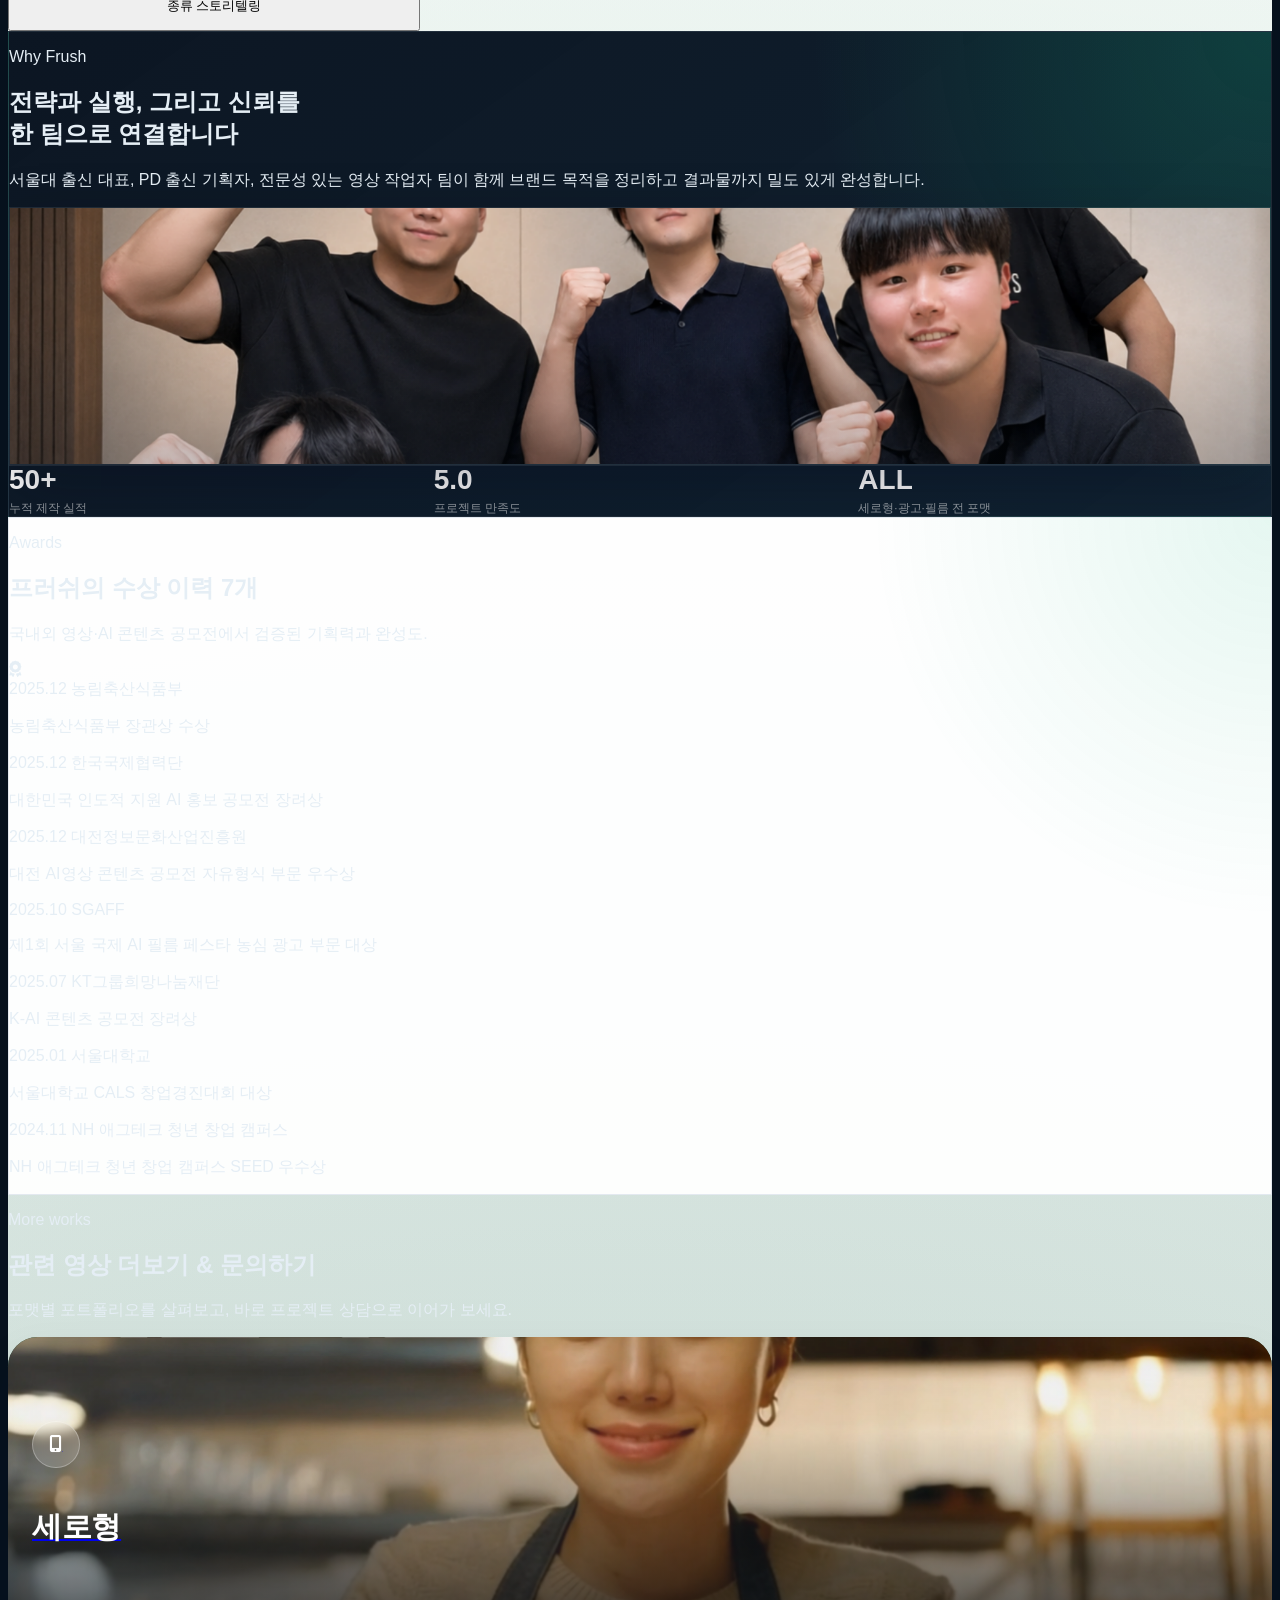
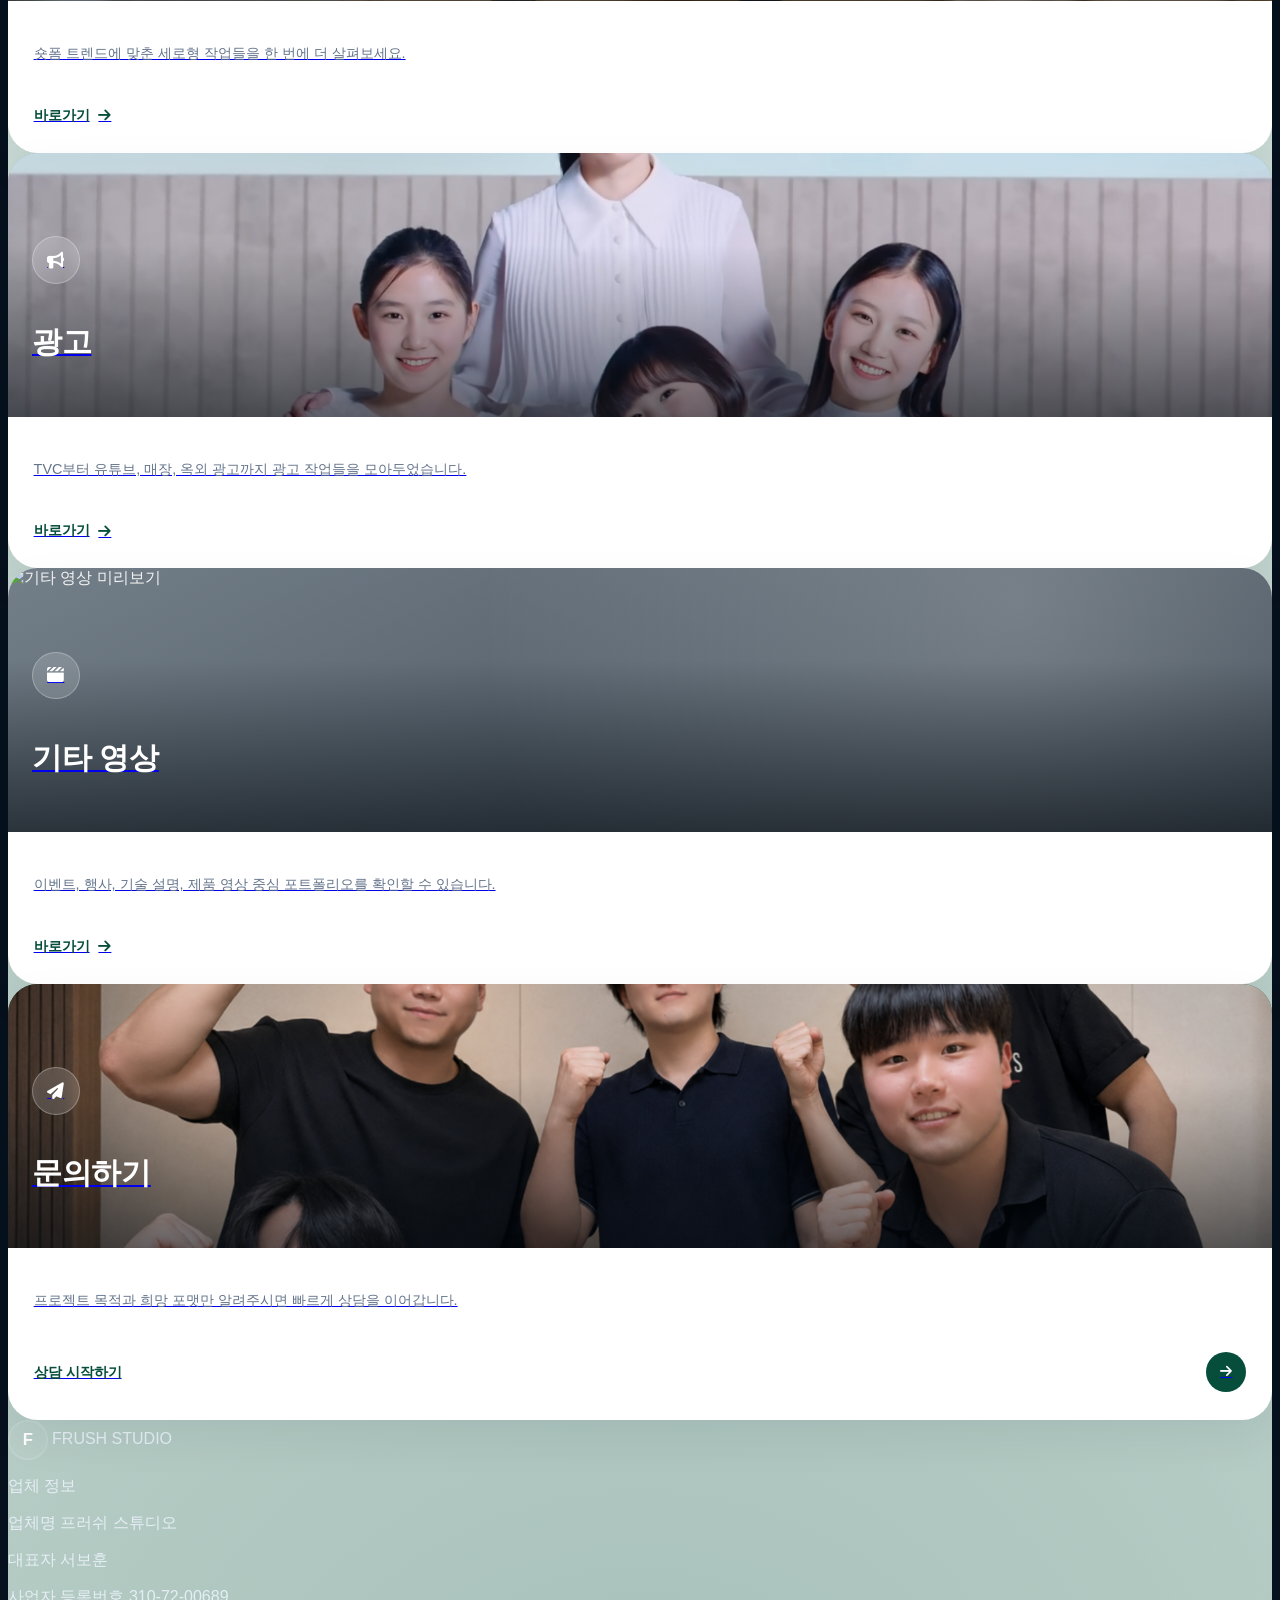
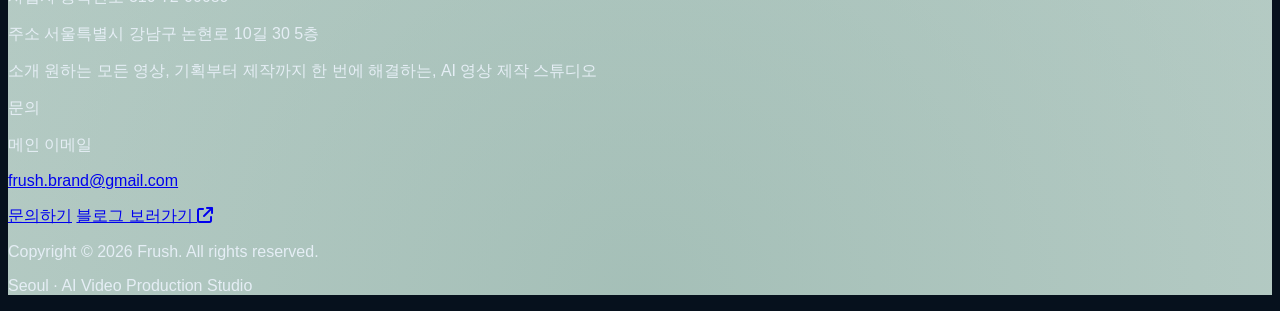
==== commit f6e6bfa9: "홈/Contact 히어로 카피 및 강조 스타일 시안 반영 - 홈 히어로 헤드라인을 "브랜드를 멈추게 하는 첫 장면, 끝까지 보게 만드는   한 편."으로 교체, 핵심 단어에 민트 " ====
--- a/index.html
+++ b/index.html
@@ -41,13 +41,13 @@
                 <div class="hero-copy-panel hero-copy-panel--center" data-parallax="0.02">
                   <div class="mt-8">
                     <p class="text-xs font-semibold uppercase tracking-[0.45em] text-white/65">FRUSH STUDIO</p>
-                    <h1 class="mt-6 text-4xl font-semibold leading-[1.03] text-white sm:text-6xl lg:text-[6rem]">
-                      브랜드가<br>
-                      <span class="text-transparent bg-clip-text bg-gradient-to-r from-brand-main via-brand-light to-brand-accent">스크롤을 멈추는</span><br>
-                      장면을 만듭니다.
+                    <h1 class="mt-6 text-4xl font-bold leading-[1.12] text-white sm:text-5xl lg:text-[4.75rem]">
+                      브랜드를<br>
+                      <span class="text-transparent bg-clip-text bg-gradient-to-r from-emerald-400 to-teal-300">멈추게</span> 하는 첫 장면,<br>
+                      끝까지 보게 만드는 <span class="text-transparent bg-clip-text bg-gradient-to-r from-emerald-400 to-teal-300">한 편.</span>
                     </h1>
                     <p class="mx-auto mt-6 max-w-2xl text-base leading-8 text-white/72 sm:text-lg lg:text-xl">
-                      프러쉬 스튜디오는 세로형 숏폼, 광고, 브랜드 필름까지 다양한 영상 문법을 한 팀의 기획력과 연출력으로 연결합니다.
+                      프러쉬 스튜디오는 세로형 숏폼부터 광고, 브랜드 필름까지 브랜드 목적에 맞는 <span class="font-semibold text-emerald-300">AI 영상 문법</span>으로 시선을 설계합니다.
                     </p>
                   </div>
                   <div class="hero-cta-row mt-10">
--- a/styles/site.css
+++ b/styles/site.css
@@ -132,7 +132,7 @@
 }
 
 .hero-copy-panel--center {
-  max-width: 52rem;
+  max-width: 60rem;
   text-align: center;
 }
 
@@ -1409,7 +1409,7 @@
 
 @media (min-width: 1024px) {
   .hero-layout {
-    max-width: 58rem;
+    max-width: 64rem;
     gap: 3rem;
   }
 }
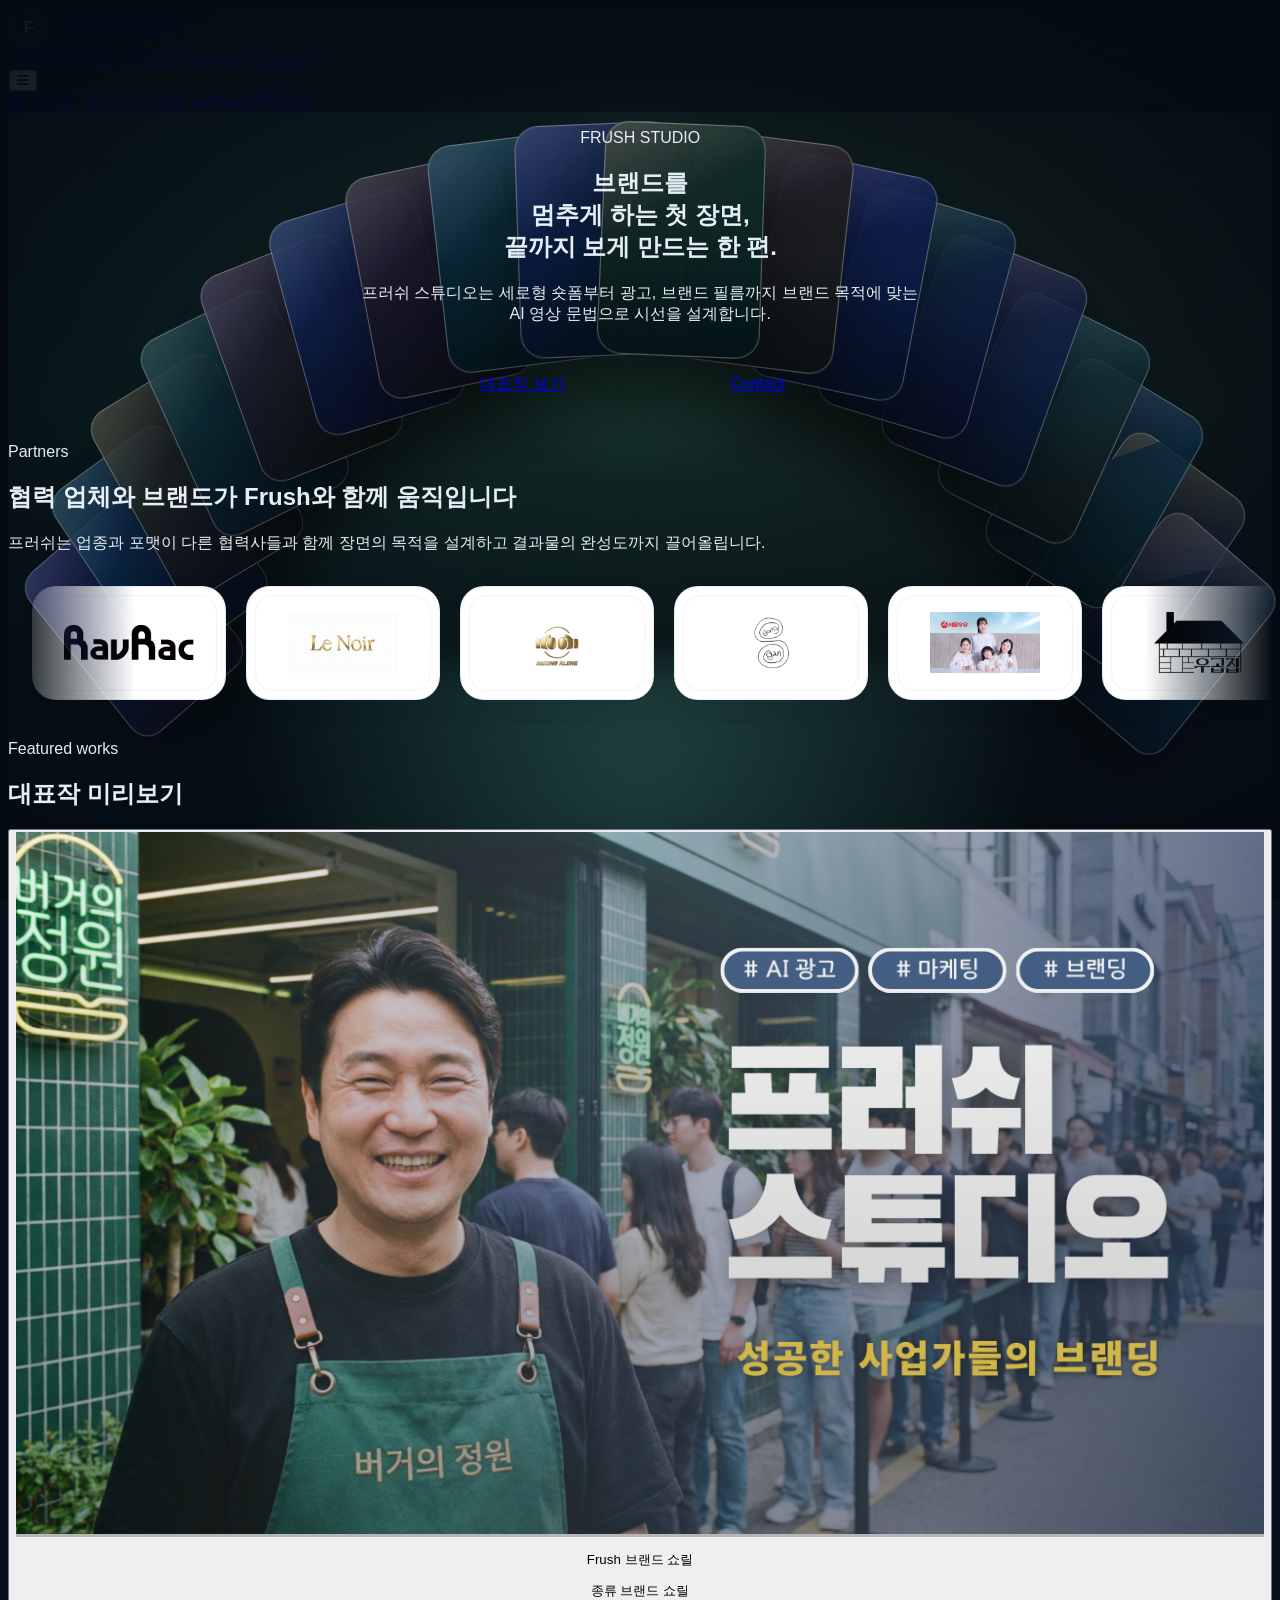
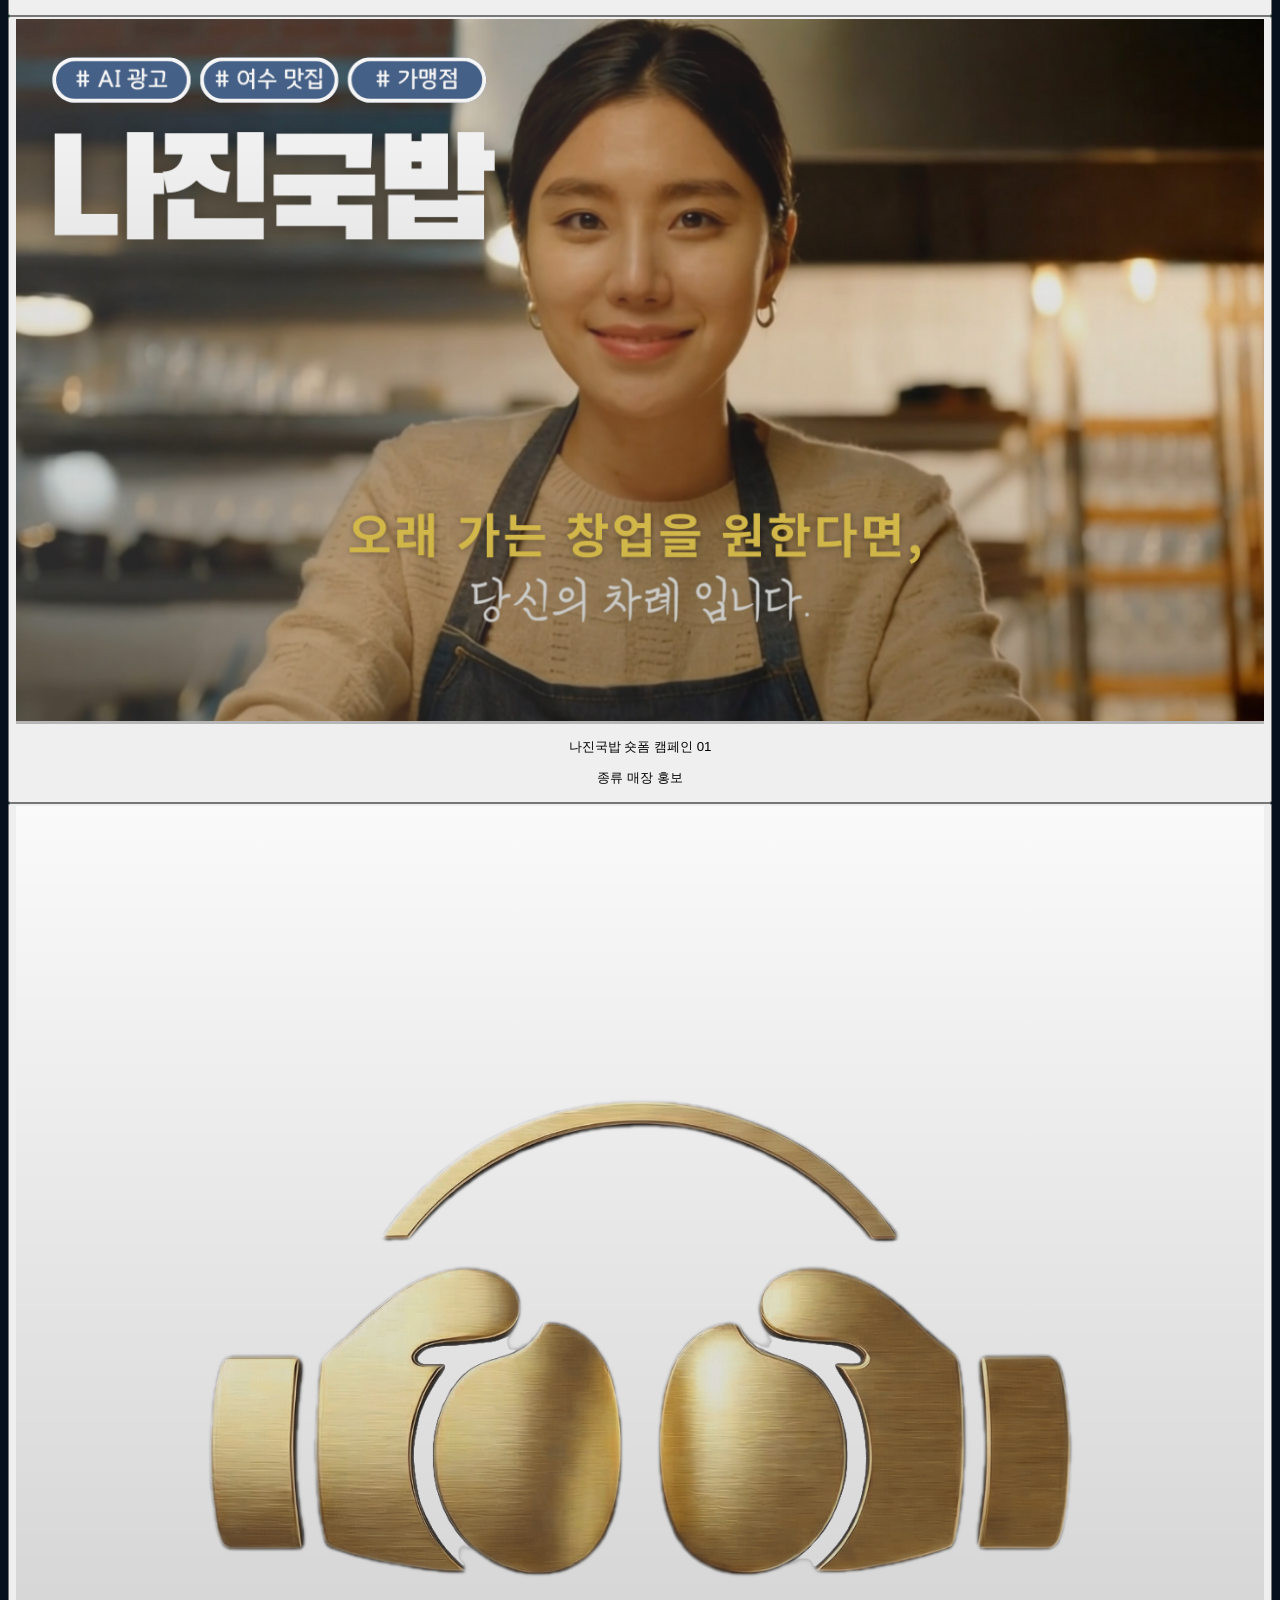
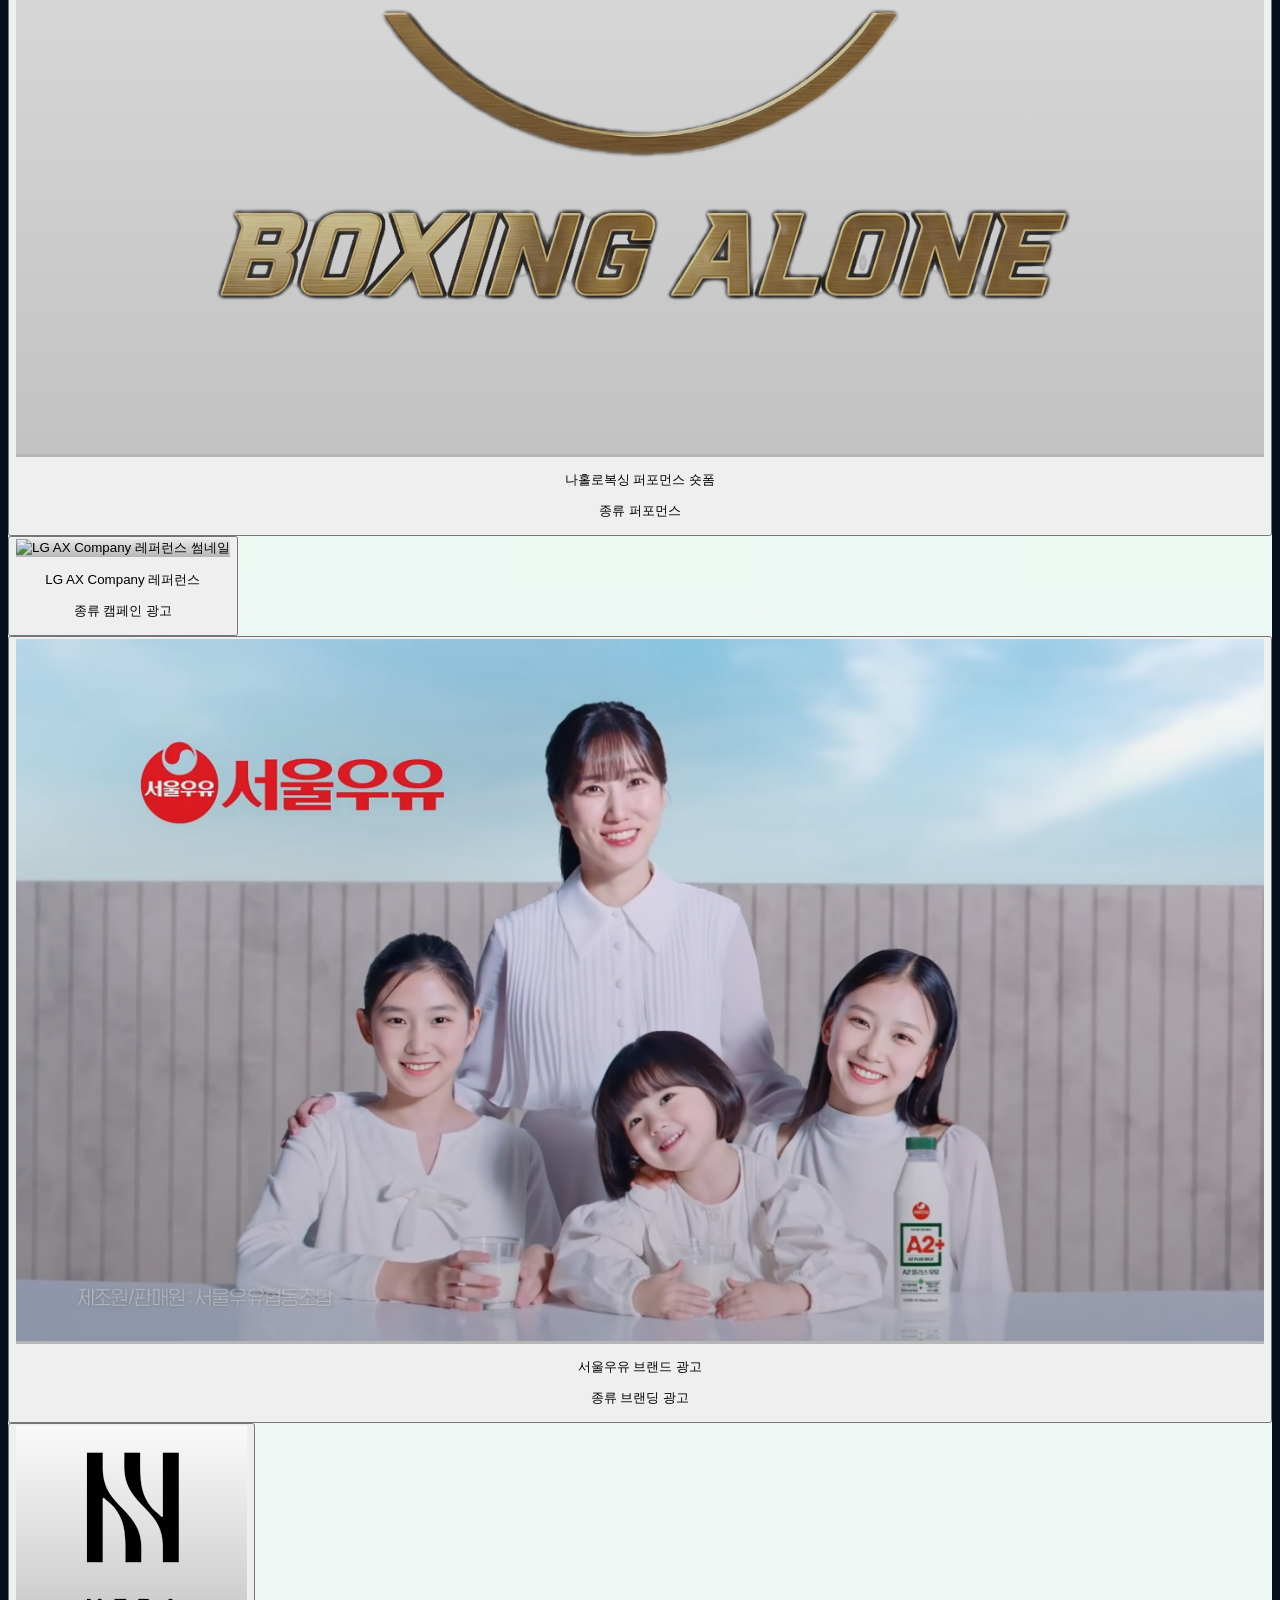
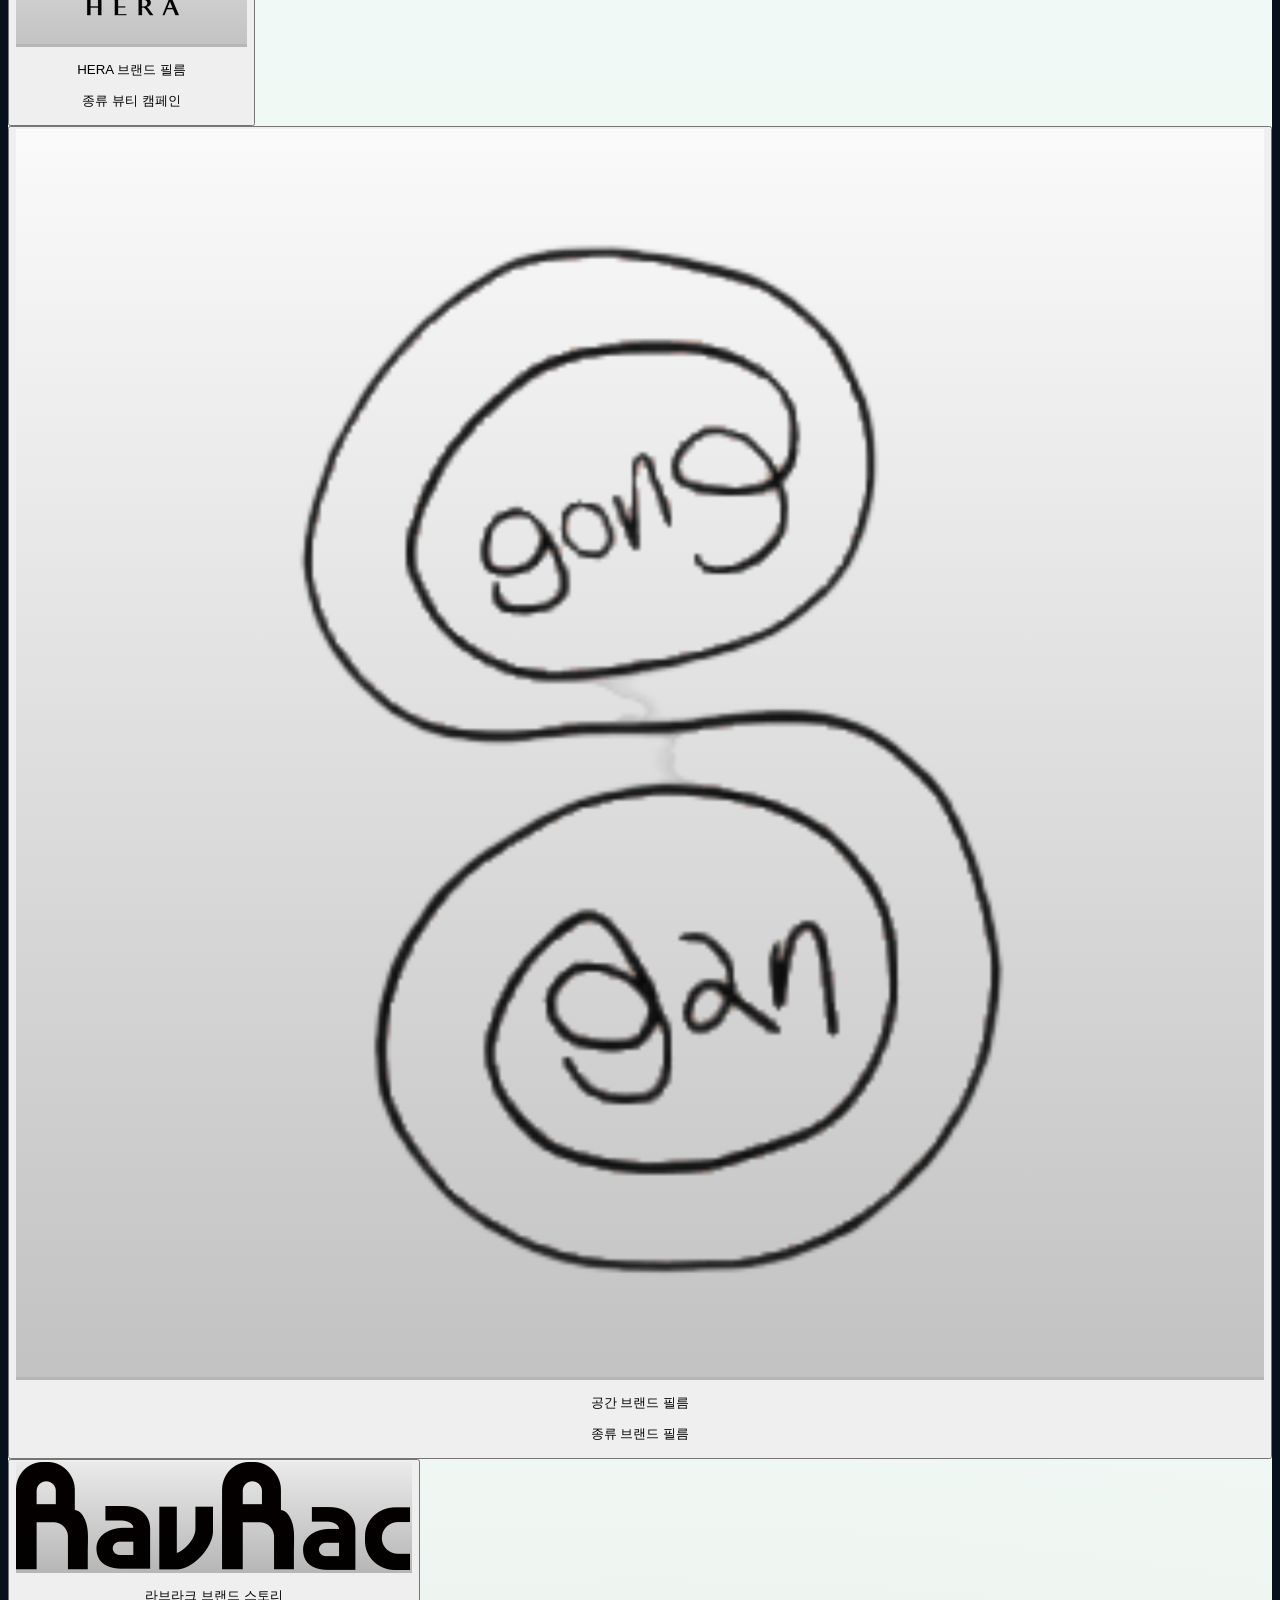
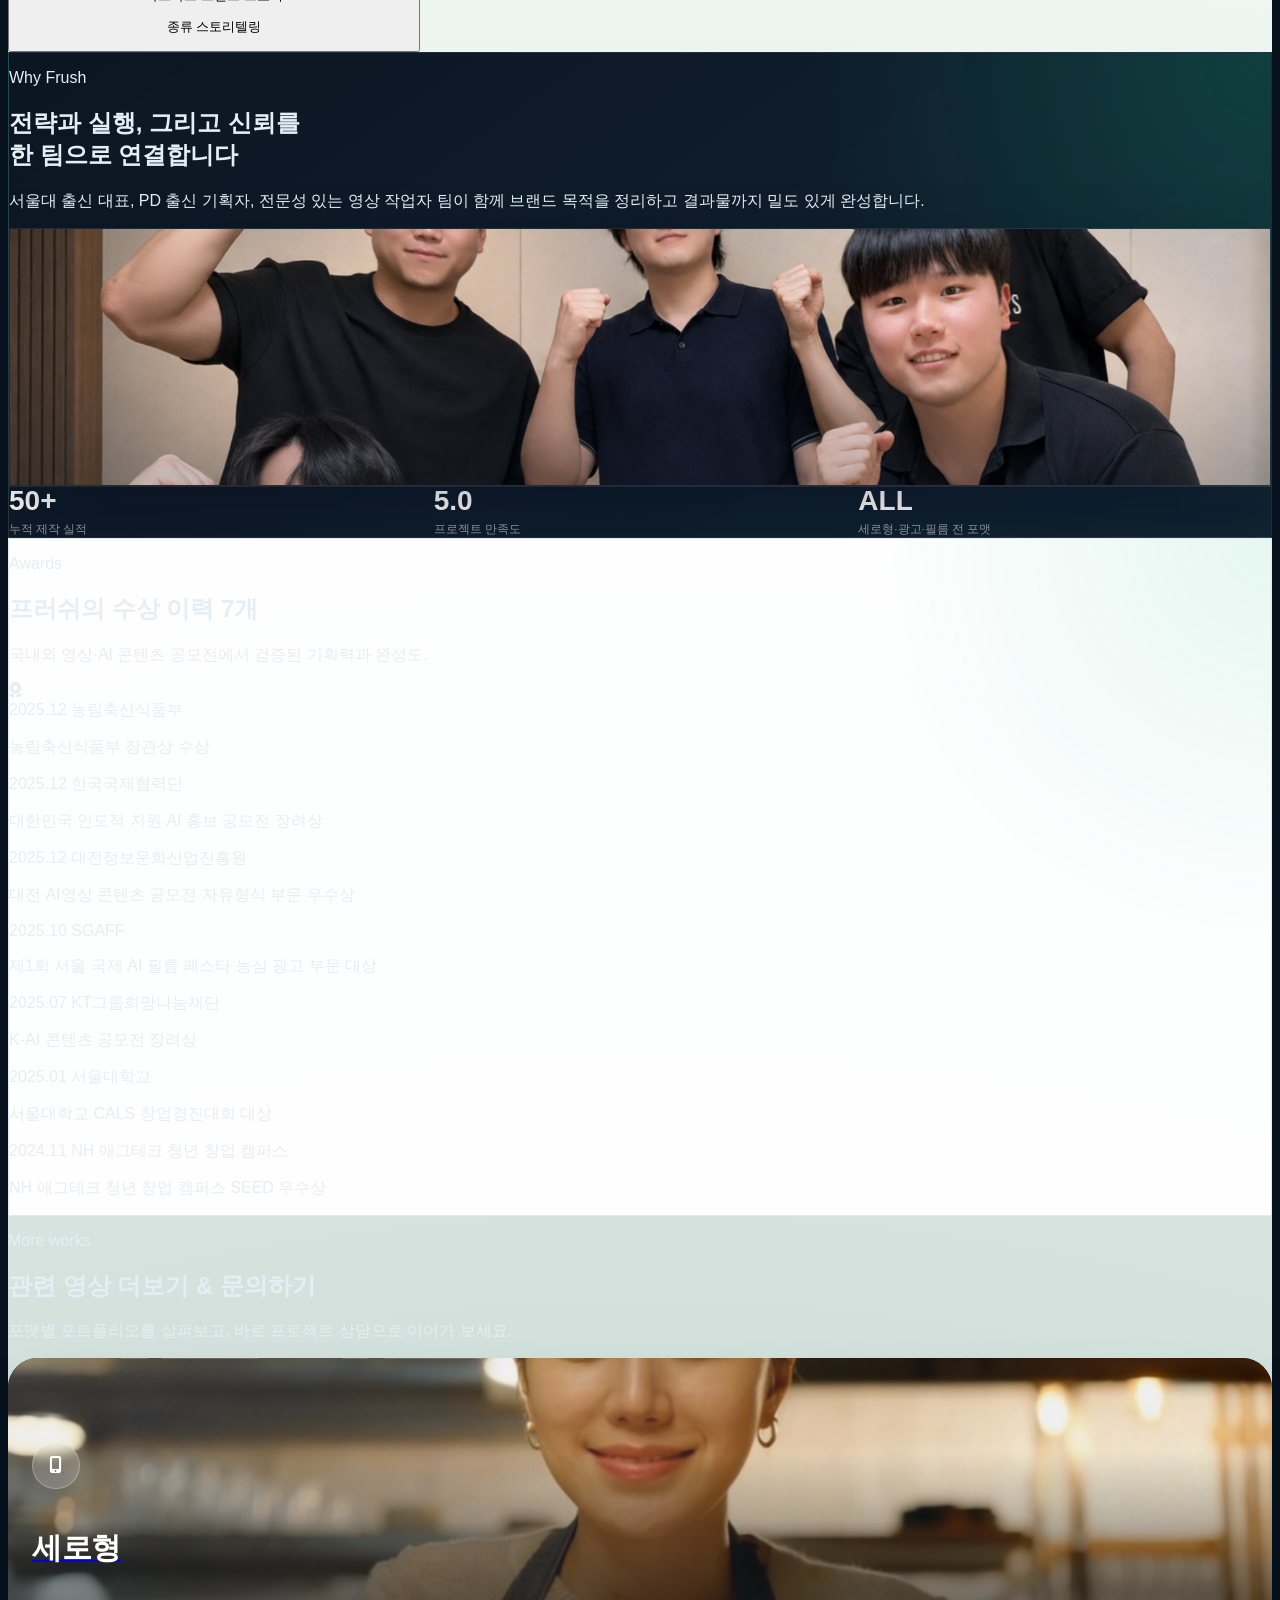
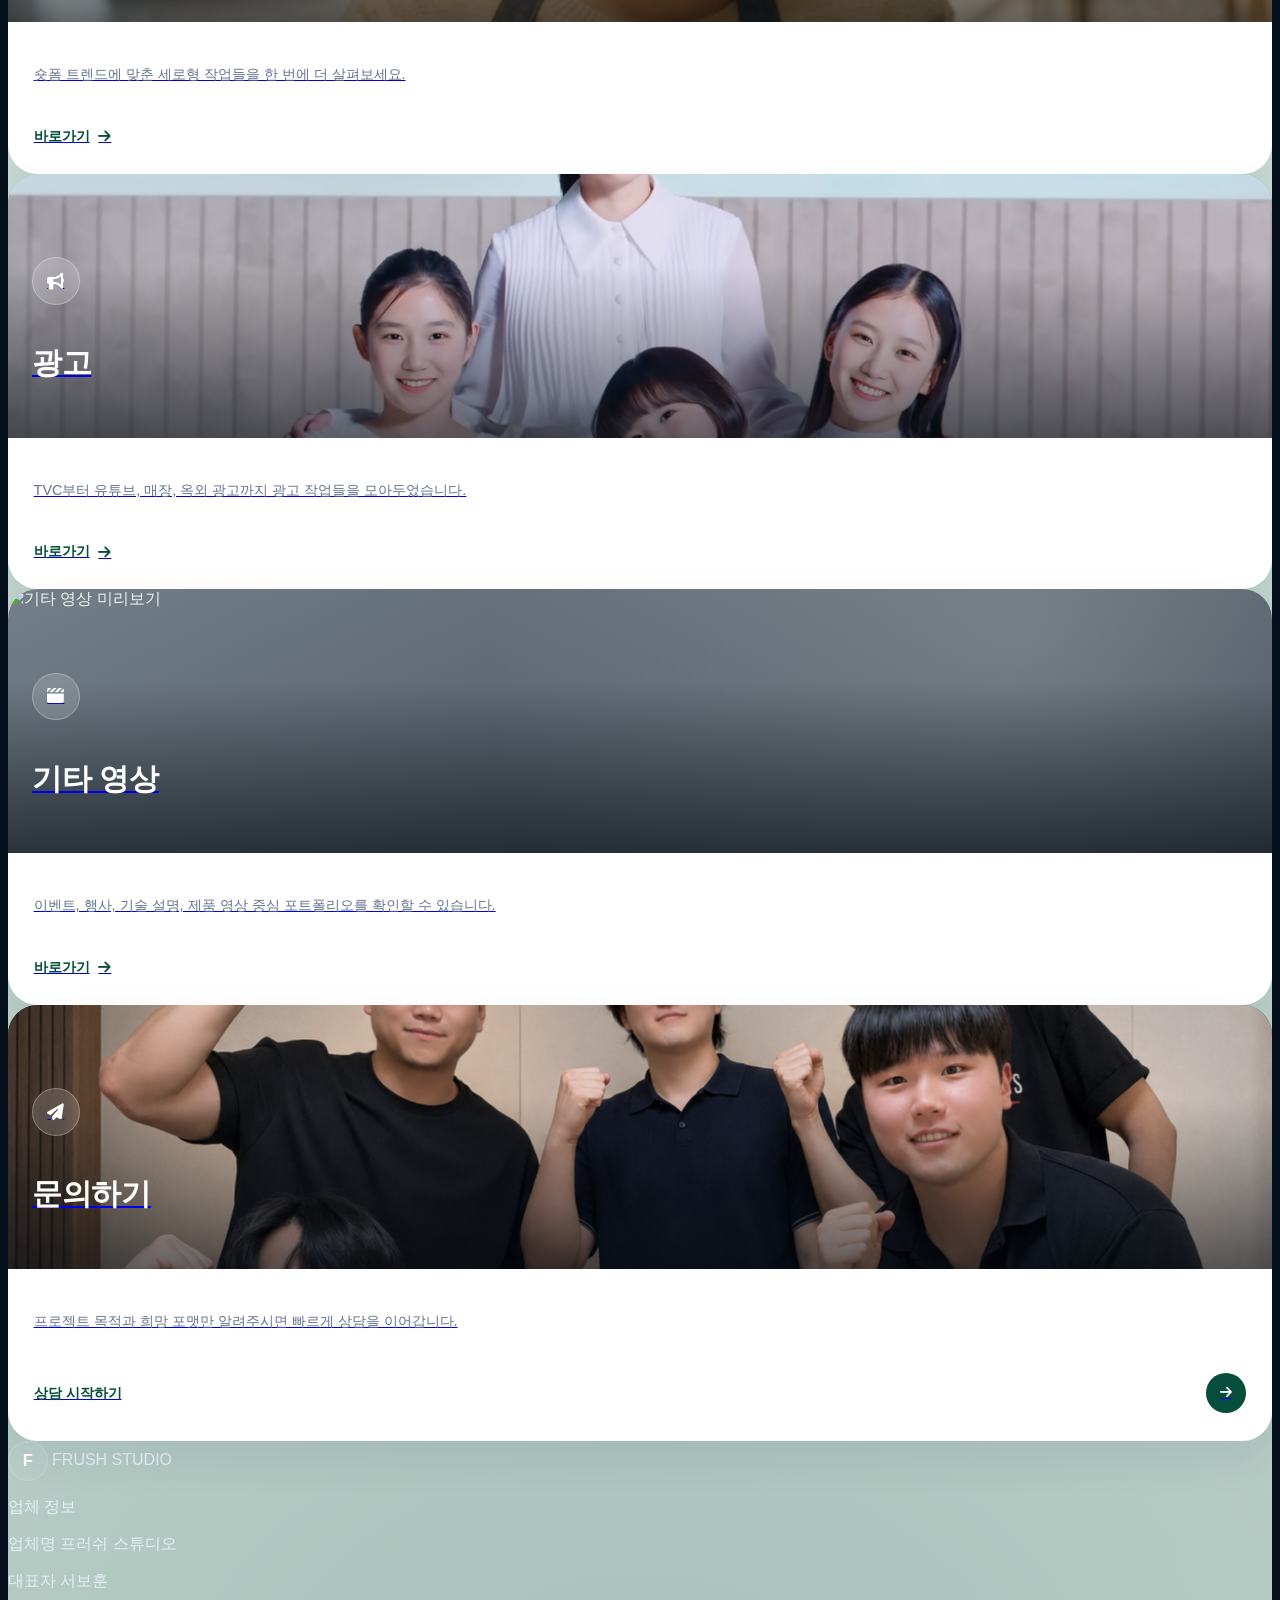
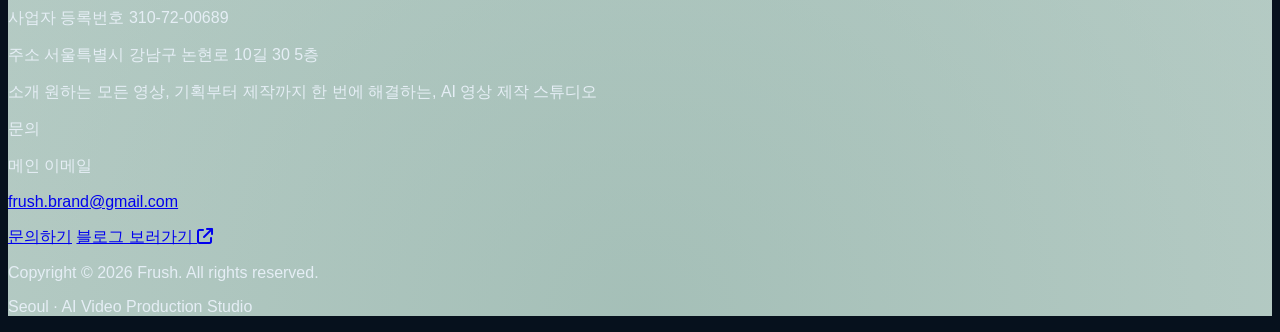
==== commit f1b31f6e: "홈 히어로 서브카피 'AI 영상 문법'부터 줄바꿈 처리 Co-Authored-By: Claude Opus 4.8 <noreply@anthropic.com> Claude-Sessio" ====
--- a/index.html
+++ b/index.html
@@ -47,7 +47,7 @@
                       끝까지 보게 만드는 <span class="text-transparent bg-clip-text bg-gradient-to-r from-emerald-400 to-teal-300">한 편.</span>
                     </h1>
                     <p class="mx-auto mt-6 max-w-2xl text-base leading-8 text-white/72 sm:text-lg lg:text-xl">
-                      프러쉬 스튜디오는 세로형 숏폼부터 광고, 브랜드 필름까지 브랜드 목적에 맞는 <span class="font-semibold text-emerald-300">AI 영상 문법</span>으로 시선을 설계합니다.
+                      프러쉬 스튜디오는 세로형 숏폼부터 광고, 브랜드 필름까지 브랜드 목적에 맞는<br><span class="font-semibold text-emerald-300">AI 영상 문법</span>으로 시선을 설계합니다.
                     </p>
                   </div>
                   <div class="hero-cta-row mt-10">
--- a/styles/site.css
+++ b/styles/site.css
@@ -575,8 +575,9 @@
   overflow: hidden;
   border-radius: 1.5rem;
   border: 1px solid rgba(226, 232, 240, 0.72);
-  background: rgba(255, 255, 255, 0.72);
-  backdrop-filter: blur(12px);
+  /* Opaque background (no backdrop-filter): a moving backdrop-filter shimmers
+     along the card edges while the marquee scrolls on mobile (iOS Safari). */
+  background: #ffffff;
   box-shadow: 0 18px 40px rgba(15, 23, 42, 0.08);
 }
 
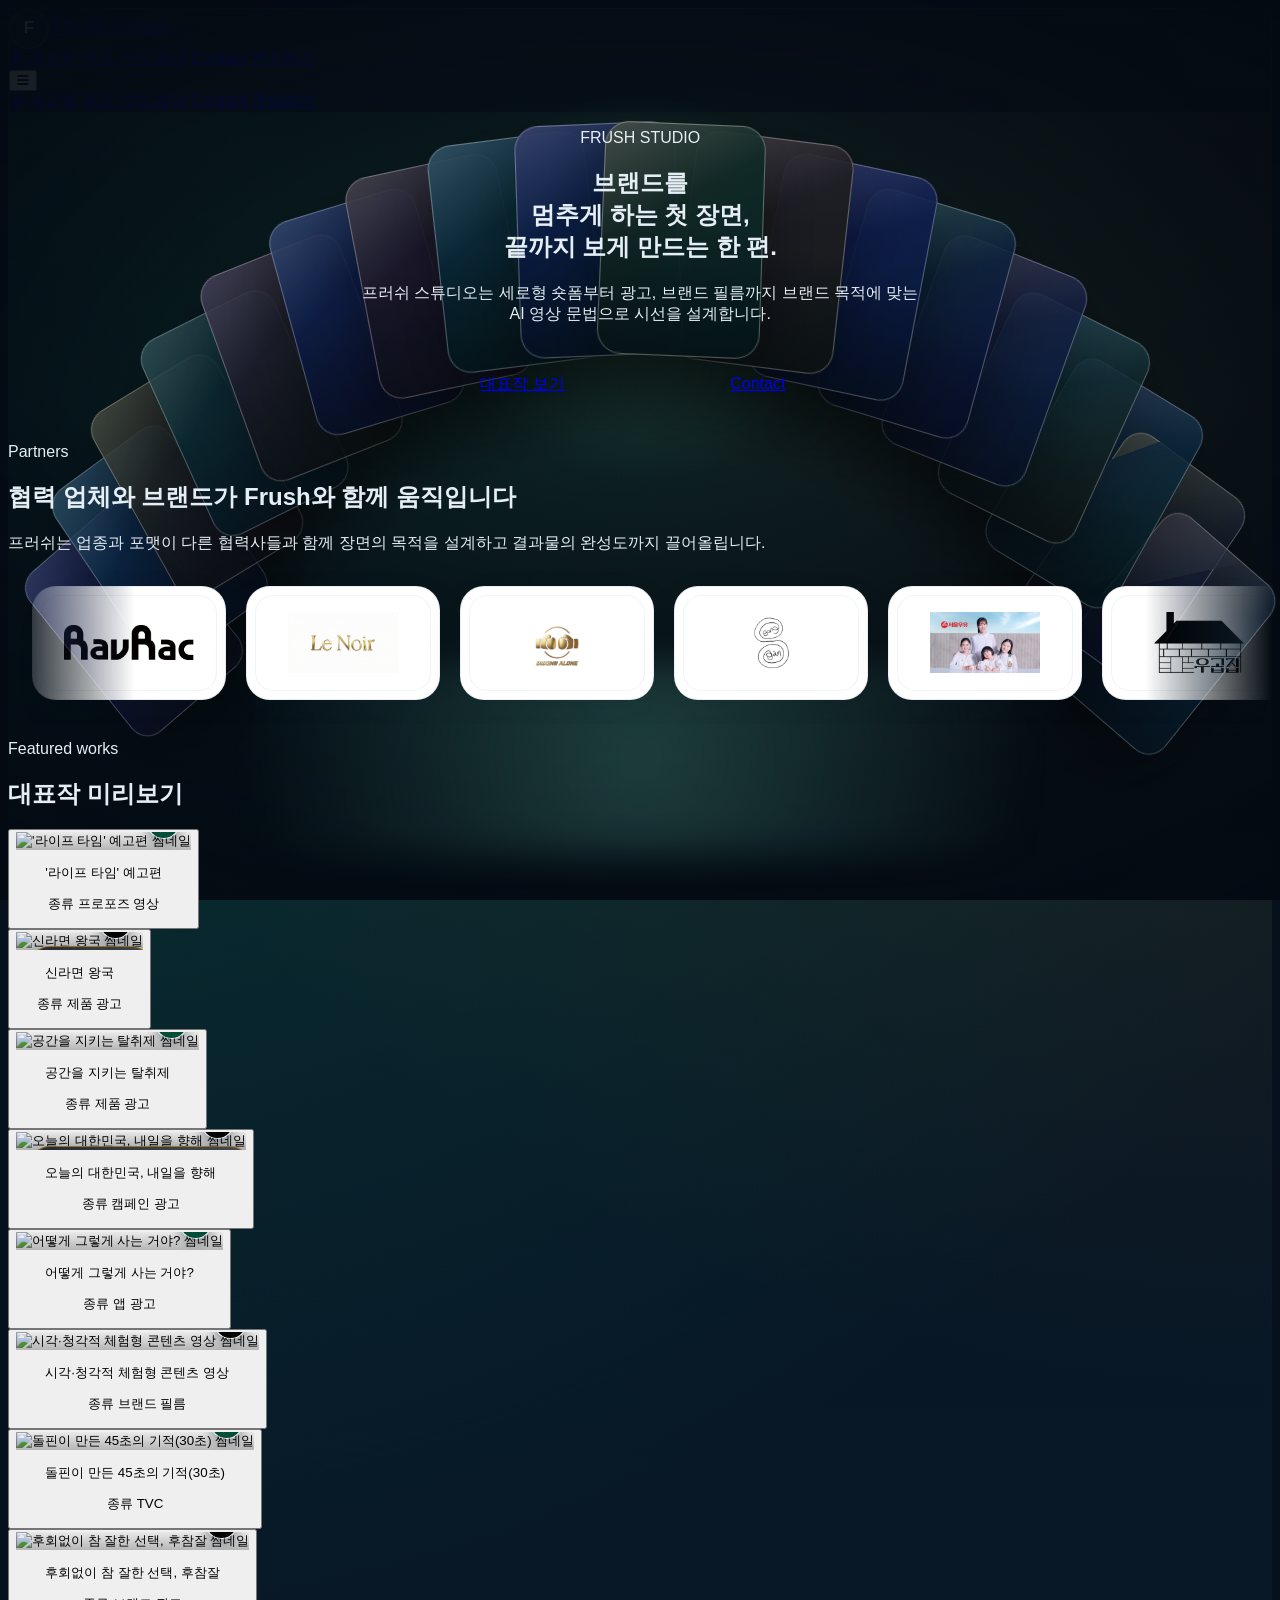
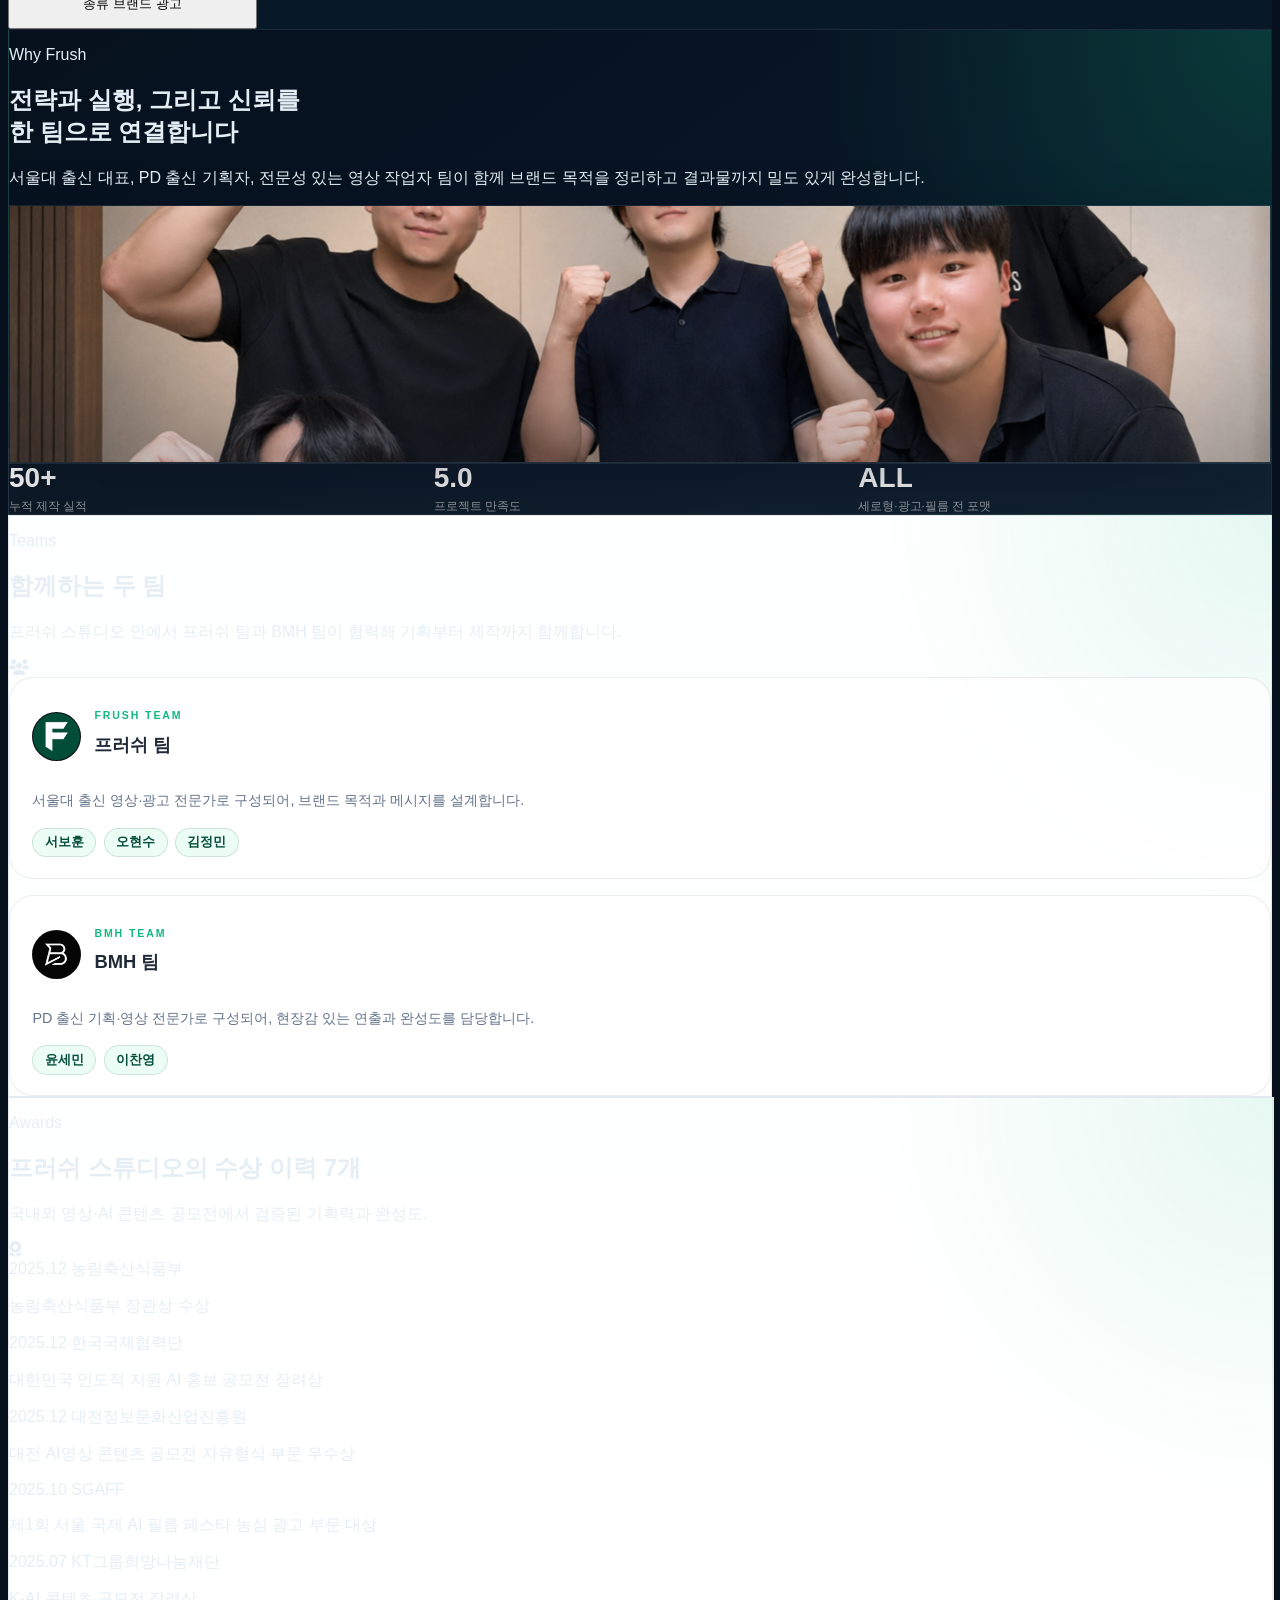
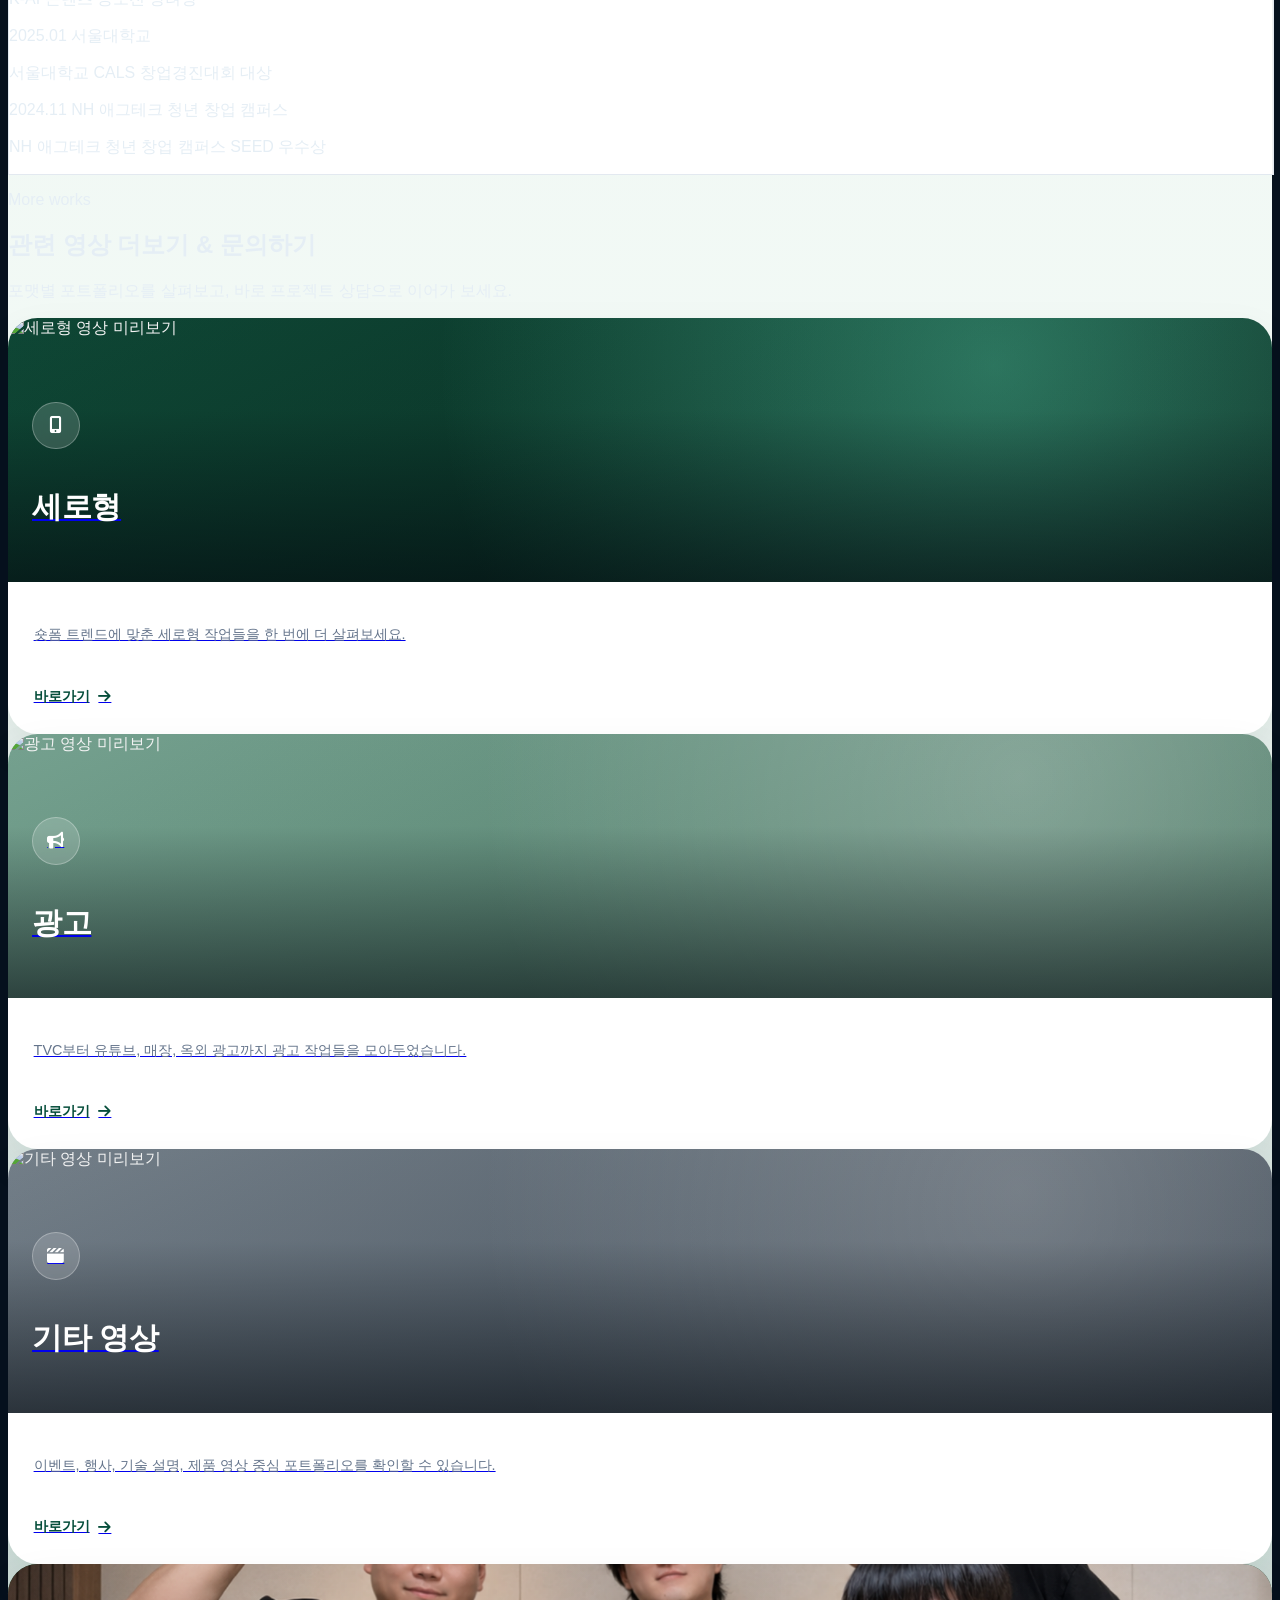
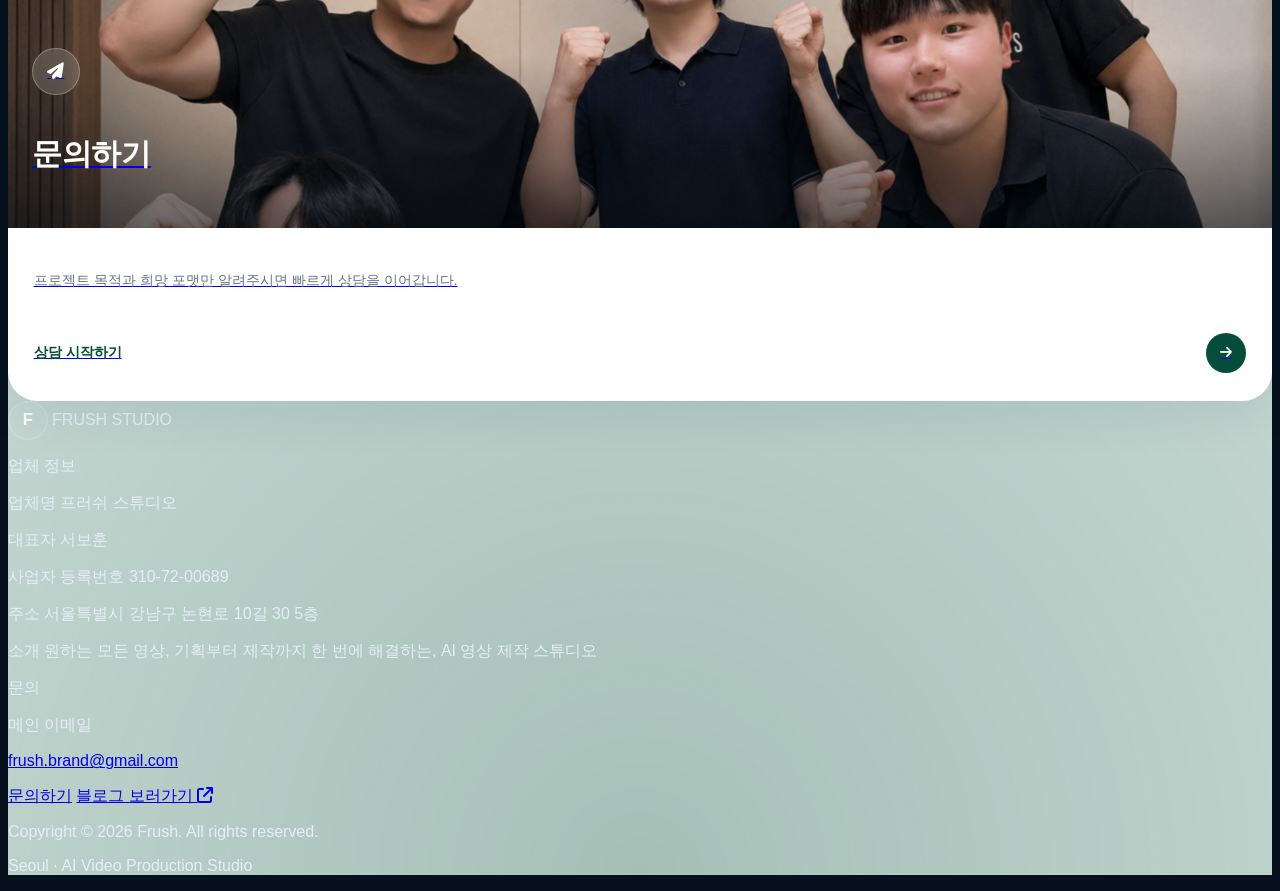
==== commit b23146f1: "Fill hero/more-card thumbs, fix team wording and awards title - Use mqdefault (full-frame 16:9, no l" ====
--- a/index.html
+++ b/index.html
@@ -99,7 +99,7 @@
         <div class="grid gap-5 sm:grid-cols-2 lg:grid-cols-4">
           <a href="vertical.html" class="more-card group reveal" data-reveal>
             <div class="more-card__media more-card__media--vertical">
-              <img class="more-card__img" src="Image_Storage/나진국밥_썸네일.png" alt="세로형 영상 미리보기" loading="lazy">
+              <img class="more-card__img" data-latest-thumb="vertical" src="Image_Storage/나진국밥_썸네일.png" alt="세로형 영상 미리보기" loading="lazy">
               <span class="more-card__icon"><i class="fas fa-mobile-screen-button"></i></span>
               <h3 class="more-card__title">세로형</h3>
             </div>
@@ -110,7 +110,7 @@
           </a>
           <a href="ads.html" class="more-card group reveal" data-reveal>
             <div class="more-card__media more-card__media--ads">
-              <img class="more-card__img" src="Images/서울우유 광고.png" alt="광고 영상 미리보기" loading="lazy">
+              <img class="more-card__img" data-latest-thumb="ads" src="Images/서울우유 광고.png" alt="광고 영상 미리보기" loading="lazy">
               <span class="more-card__icon"><i class="fas fa-bullhorn"></i></span>
               <h3 class="more-card__title">광고</h3>
             </div>
@@ -121,7 +121,7 @@
           </a>
           <a href="others.html" class="more-card group reveal" data-reveal>
             <div class="more-card__media more-card__media--others">
-              <img class="more-card__img" src="Images/프러쉬매장.png" alt="기타 영상 미리보기" loading="lazy">
+              <img class="more-card__img" data-latest-thumb="others" src="Images/프러쉬매장.png" alt="기타 영상 미리보기" loading="lazy">
               <span class="more-card__icon"><i class="fas fa-clapperboard"></i></span>
               <h3 class="more-card__title">기타 영상</h3>
             </div>
--- a/styles/site.css
+++ b/styles/site.css
@@ -243,6 +243,7 @@
 .stacked-panel-image {
   background-size: cover;
   background-position: center;
+  transform: scale(1.08);
 }
 
 .stacked-panel-gradient {
@@ -505,6 +506,106 @@
     rgba(255, 255, 255, 0.94);
 }
 
+.team-intro-stack {
+  display: flex;
+  flex: 1;
+  flex-direction: column;
+  gap: 1rem;
+}
+
+.team-intro {
+  border: 1px solid rgba(15, 23, 42, 0.08);
+  border-radius: 1.5rem;
+  background: rgba(255, 255, 255, 0.7);
+  padding: 1.3rem 1.4rem;
+  transition: border-color 0.3s ease, box-shadow 0.3s ease;
+}
+
+.team-intro:hover {
+  border-color: rgba(16, 185, 129, 0.4);
+  box-shadow: 0 14px 36px rgba(15, 23, 42, 0.08);
+}
+
+.team-intro__head {
+  display: flex;
+  align-items: center;
+  gap: 0.85rem;
+}
+
+.team-intro__logo {
+  display: inline-flex;
+  height: 2.9rem;
+  width: 2.9rem;
+  flex-shrink: 0;
+  overflow: hidden;
+  border-radius: 9999px;
+  border: 1.5px solid rgba(15, 23, 42, 0.12);
+  background: #0b0b0c;
+}
+
+.team-intro__logo img {
+  height: 100%;
+  width: 100%;
+  object-fit: cover;
+  display: block;
+}
+
+.team-intro__eyebrow {
+  font-size: 0.66rem;
+  font-weight: 700;
+  letter-spacing: 0.18em;
+  text-transform: uppercase;
+  color: var(--brand-main);
+}
+
+.team-intro__name {
+  margin-top: 0.1rem;
+  font-size: 1.15rem;
+  font-weight: 700;
+  color: var(--brand-text);
+}
+
+.team-intro__desc {
+  margin-top: 0.9rem;
+  font-size: 0.9rem;
+  line-height: 1.6;
+  color: #64748b;
+}
+
+.team-intro__members {
+  margin-top: 0.95rem;
+  display: flex;
+  flex-wrap: wrap;
+  gap: 0.45rem;
+}
+
+.member-chip {
+  display: inline-flex;
+  align-items: center;
+  gap: 0.32rem;
+  padding: 0.32rem 0.72rem;
+  border-radius: 9999px;
+  border: 1px solid rgba(6, 78, 59, 0.14);
+  background: var(--brand-light);
+  color: var(--brand-dark);
+  font-size: 0.8rem;
+  font-weight: 600;
+}
+
+.member-chip--lead {
+  background: var(--brand-main);
+  border-color: var(--brand-main);
+  color: #ffffff;
+}
+
+.member-chip--lead i {
+  font-size: 0.62rem;
+}
+
+.awards-band {
+  width: 100%;
+}
+
 .work-thumb {
   position: relative;
   overflow: hidden;
@@ -528,6 +629,116 @@
 .work-card:hover .work-thumb img,
 .work-card:hover .work-thumb video {
   transform: scale(1.06);
+}
+
+.award-ribbon {
+  position: absolute;
+  top: 0.85rem;
+  left: 0.85rem;
+  z-index: 2;
+  display: inline-flex;
+  align-items: center;
+  gap: 0.55rem;
+  max-width: calc(100% - 1.7rem);
+  padding: 0.34rem 0.78rem 0.34rem 0.4rem;
+  border-radius: 999px;
+  background: linear-gradient(135deg, rgba(8, 17, 28, 0.86), rgba(8, 17, 28, 0.6));
+  border: 1px solid rgba(245, 158, 11, 0.5);
+  box-shadow: 0 12px 28px rgba(8, 17, 28, 0.38);
+  -webkit-backdrop-filter: blur(10px);
+  backdrop-filter: blur(10px);
+  pointer-events: none;
+}
+
+.award-ribbon__icon {
+  display: inline-flex;
+  align-items: center;
+  justify-content: center;
+  width: 1.65rem;
+  height: 1.65rem;
+  flex-shrink: 0;
+  border-radius: 999px;
+  background: linear-gradient(135deg, #fcd34d, #f59e0b);
+  color: #3b2606;
+  font-size: 0.72rem;
+  box-shadow: inset 0 1px 1px rgba(255, 255, 255, 0.55);
+}
+
+.award-ribbon__text {
+  display: flex;
+  min-width: 0;
+  flex-direction: column;
+  line-height: 1.18;
+}
+
+.award-ribbon__tier {
+  font-size: 0.72rem;
+  font-weight: 800;
+  letter-spacing: 0.02em;
+  color: #fde68a;
+}
+
+.award-ribbon__contest {
+  overflow: hidden;
+  font-size: 0.6rem;
+  font-weight: 500;
+  letter-spacing: 0.01em;
+  color: rgba(255, 255, 255, 0.78);
+  text-overflow: ellipsis;
+  white-space: nowrap;
+}
+
+.team-badges {
+  position: absolute;
+  right: 0.7rem;
+  bottom: 0.7rem;
+  z-index: 2;
+  display: flex;
+  gap: 0.4rem;
+  pointer-events: none;
+}
+
+.team-badge {
+  position: relative;
+  height: 1.95rem;
+  width: 1.95rem;
+  border-radius: 9999px;
+  border: 1.5px solid rgba(255, 255, 255, 0.85);
+  box-shadow: 0 4px 12px rgba(8, 17, 28, 0.4);
+  pointer-events: auto;
+}
+
+.team-badge__img {
+  height: 100%;
+  width: 100%;
+  border-radius: 9999px;
+  object-fit: cover;
+  display: block;
+}
+
+.team-badge::after {
+  content: attr(data-tooltip);
+  position: absolute;
+  bottom: calc(100% + 0.45rem);
+  right: 0;
+  padding: 0.32rem 0.6rem;
+  border-radius: 0.6rem;
+  background: rgba(8, 17, 28, 0.94);
+  color: #ffffff;
+  font-size: 0.72rem;
+  font-weight: 600;
+  letter-spacing: 0.01em;
+  white-space: nowrap;
+  opacity: 0;
+  transform: translateY(4px);
+  transition: opacity 0.2s ease, transform 0.2s ease;
+  pointer-events: none;
+  z-index: 5;
+}
+
+.team-badge:hover::after {
+  opacity: 1;
+  transform: translateY(0);
 }
 
 .reveal {
@@ -1174,6 +1385,13 @@
 .ad-thumb {
   position: relative;
   display: block;
+  width: 100%;
+  padding: 0;
+  margin: 0;
+  background: none;
+  font: inherit;
+  color: inherit;
+  cursor: pointer;
   aspect-ratio: 4 / 3;
   overflow: hidden;
   border-radius: 1.1rem;
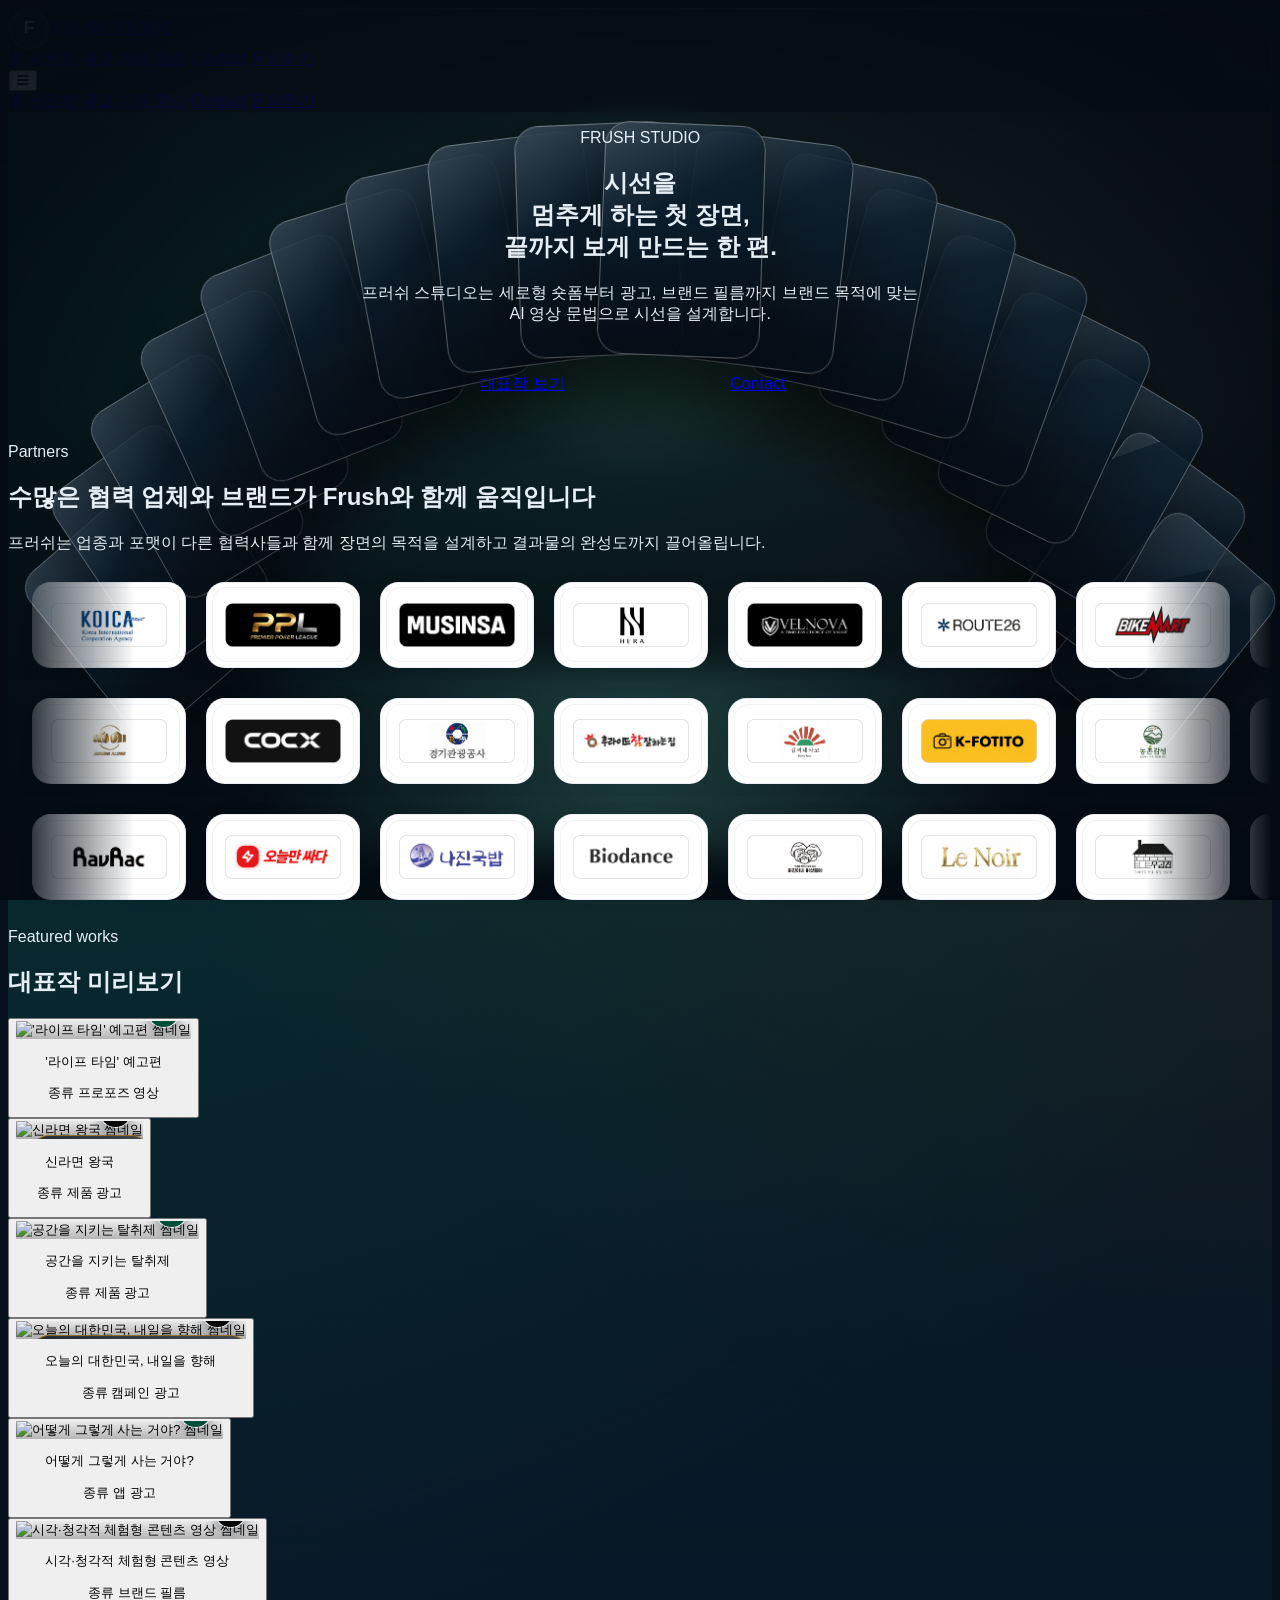
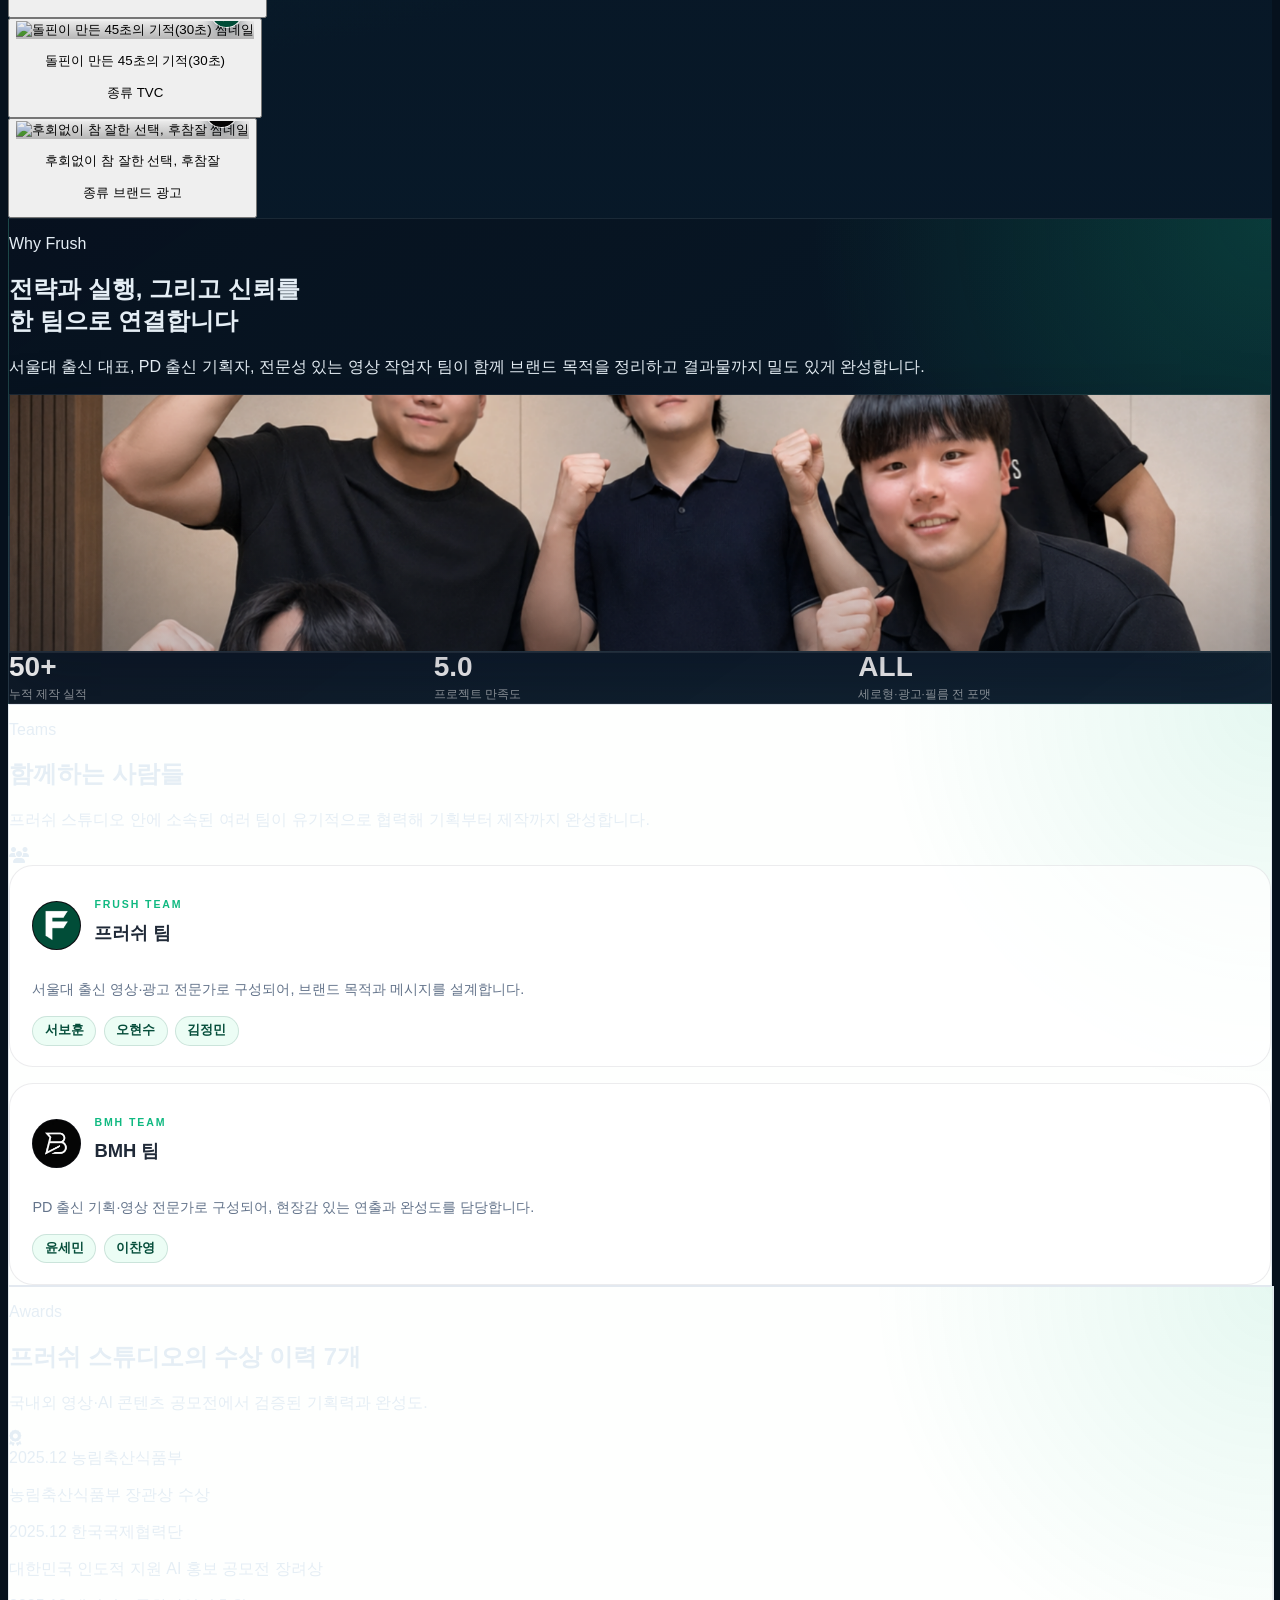
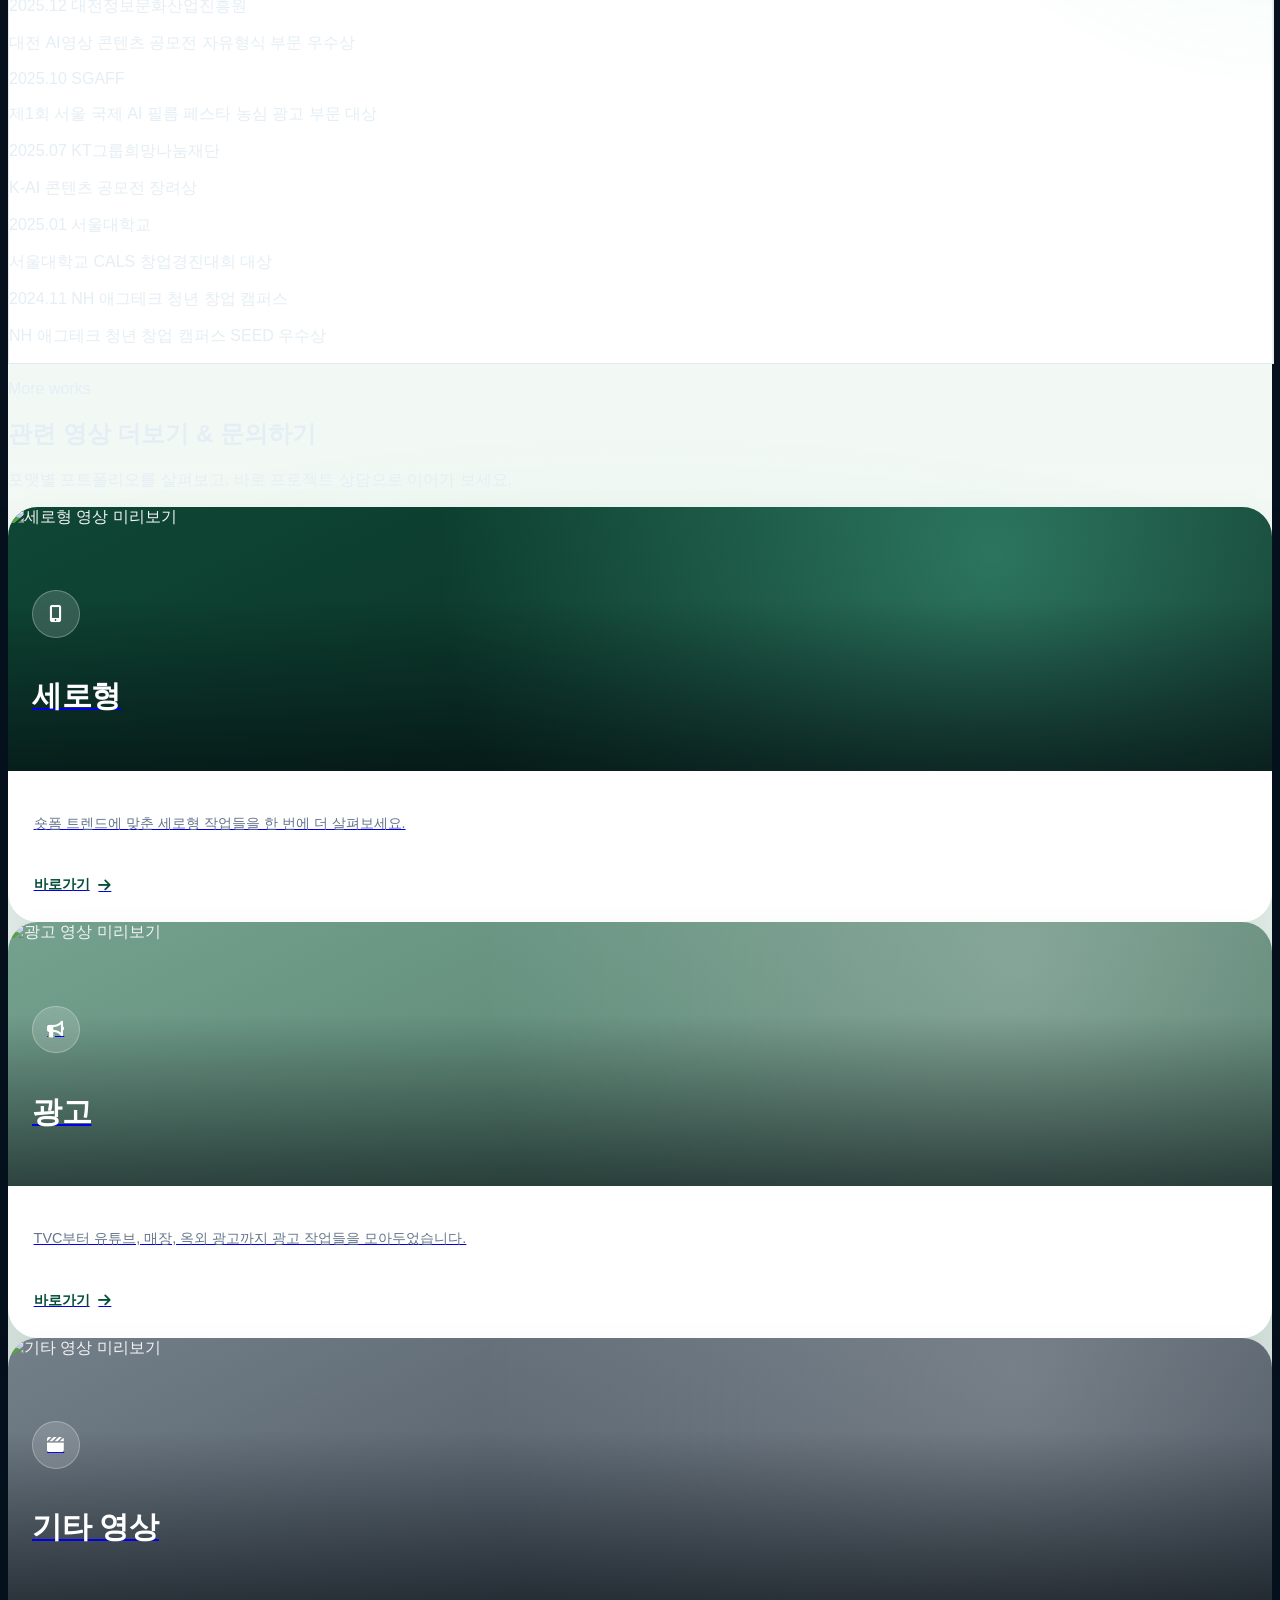
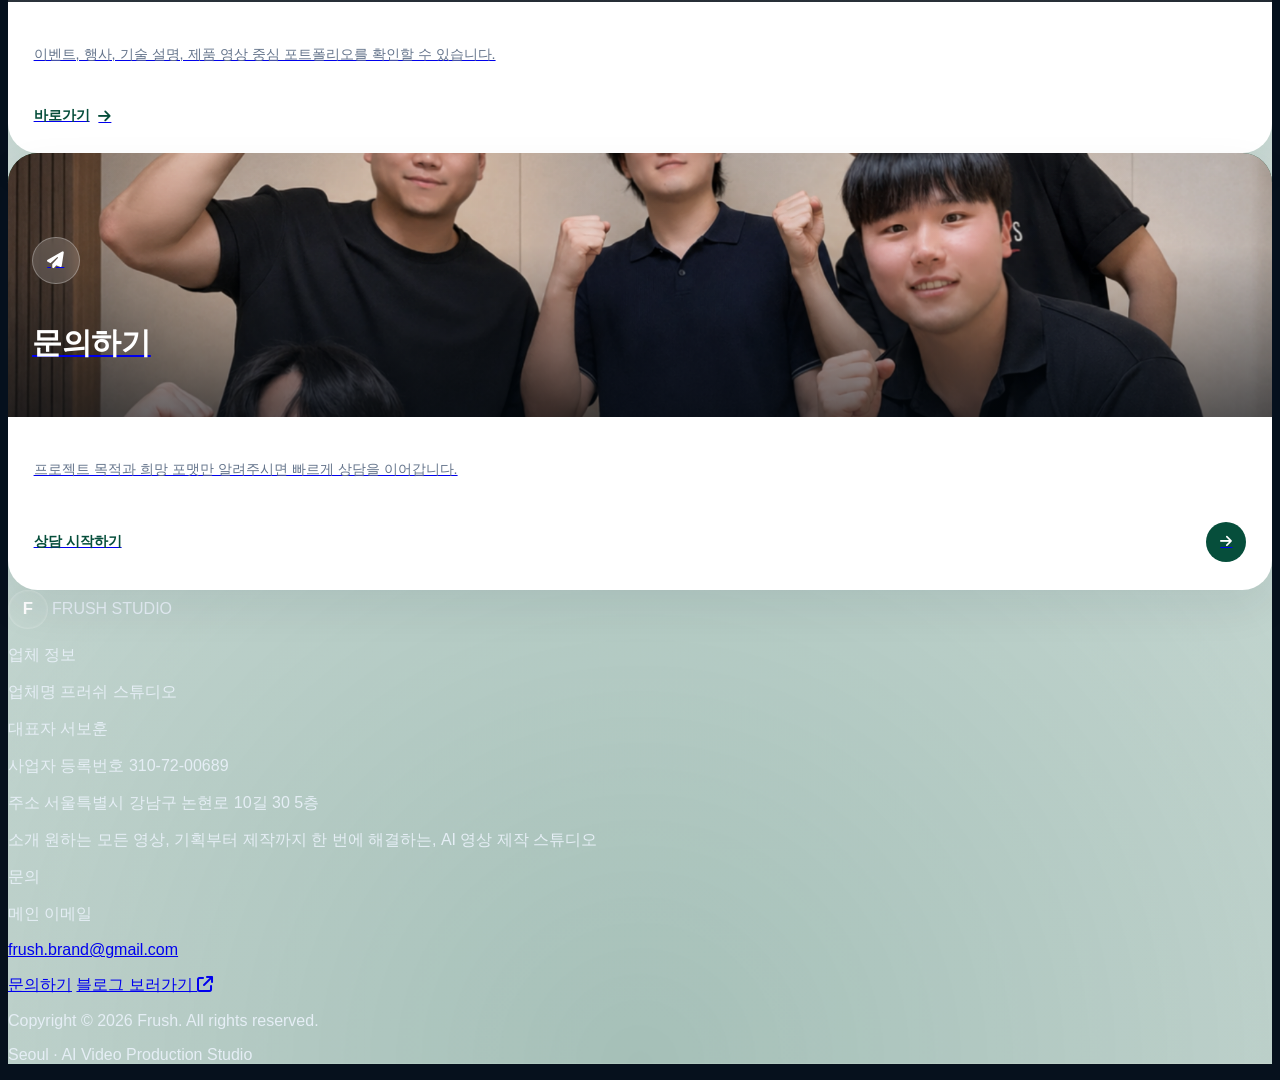
==== commit bd0dfc15: "Tweak hero and partners headlines - Home hero: 브랜드를 멈추게 하는 첫 장면 → 시선을 멈추게 하는 첫 장면 - Partners: 협력 업체와" ====
--- a/index.html
+++ b/index.html
@@ -42,7 +42,7 @@
                   <div class="mt-8">
                     <p class="text-xs font-semibold uppercase tracking-[0.45em] text-white/65">FRUSH STUDIO</p>
                     <h1 class="mt-6 text-4xl font-bold leading-[1.12] text-white sm:text-5xl lg:text-[4.75rem]">
-                      브랜드를<br>
+                      시선을<br>
                       <span class="text-transparent bg-clip-text bg-gradient-to-r from-emerald-400 to-teal-300">멈추게</span> 하는 첫 장면,<br>
                       끝까지 보게 만드는 <span class="text-transparent bg-clip-text bg-gradient-to-r from-emerald-400 to-teal-300">한 편.</span>
                     </h1>
--- a/styles/site.css
+++ b/styles/site.css
@@ -241,14 +241,18 @@
 }
 
 .stacked-panel-image {
-  background-size: cover;
-  background-position: center;
-  transform: scale(1.08);
+  height: 100%;
+  width: 100%;
+  object-fit: cover;
+  object-position: center;
+  /* Crop the letterbox: hqdefault is 4:3 (black bars on 16:9 and Shorts
+     alike) and maxres is 16:9 (side bars on Shorts). A uniform zoom clears
+     the bars whichever source ends up loading. */
+  transform: scale(1.34);
 }
 
 .stacked-panel-gradient {
-  mix-blend-mode: soft-light;
-  opacity: 0.85;
+  display: none;
 }
 
 .stacked-panel-vignette {
@@ -757,6 +761,12 @@
   will-change: transform;
 }
 
+.partner-rows {
+  display: flex;
+  flex-direction: column;
+  gap: 0.4rem;
+}
+
 .partner-marquee {
   overflow: hidden;
   mask-image: linear-gradient(to right, transparent, black 10%, black 90%, transparent);
@@ -767,8 +777,12 @@
   width: max-content;
   align-items: center;
   gap: 1.25rem;
-  padding: 1rem 1.5rem 1.5rem;
+  padding: 0.75rem 1.5rem;
   animation: marquee 42s linear infinite;
+}
+
+.partner-track--reverse {
+  animation-direction: reverse;
 }
 
 .partner-marquee:hover .partner-track {
@@ -778,13 +792,13 @@
 .partner-card {
   position: relative;
   display: flex;
-  height: 7rem;
-  width: 12rem;
+  height: 5.25rem;
+  width: 9.5rem;
   flex-shrink: 0;
   align-items: center;
   justify-content: center;
   overflow: hidden;
-  border-radius: 1.5rem;
+  border-radius: 1.15rem;
   border: 1px solid rgba(226, 232, 240, 0.72);
   /* Opaque background (no backdrop-filter): a moving backdrop-filter shimmers
      along the card edges while the marquee scrolls on mobile (iOS Safari). */
@@ -794,19 +808,19 @@
 
 .partner-card__inner {
   display: flex;
-  height: calc(100% - 1rem);
-  width: calc(100% - 1rem);
+  height: calc(100% - 0.6rem);
+  width: calc(100% - 0.6rem);
   align-items: center;
   justify-content: center;
-  border-radius: 1.15rem;
+  border-radius: 0.95rem;
   background: rgba(255, 255, 255, 0.9);
   box-shadow: inset 0 0 0 1px rgba(226, 232, 240, 0.5);
 }
 
 .partner-card img {
-  max-height: 64%;
+  max-height: 66%;
   width: auto;
-  max-width: 74%;
+  max-width: 82%;
   object-fit: contain;
 }
 
@@ -1546,6 +1560,15 @@
   .phone-card--lift {
     transform: none;
   }
+  /* Stack the two phone previews into one full-width column so each is large
+     enough that the social UI overlays don't swallow the video on mobile.
+     (No max-width + margin:auto here: auto margins make the grid item
+     shrink-to-fit, and phone-card has no intrinsic width — aspect-ratio only
+     derives height from width — so it would collapse to 0 and disappear.) */
+  .phone-duo {
+    grid-template-columns: 1fr;
+    gap: 1.5rem;
+  }
 }
 
 .video-modal {
